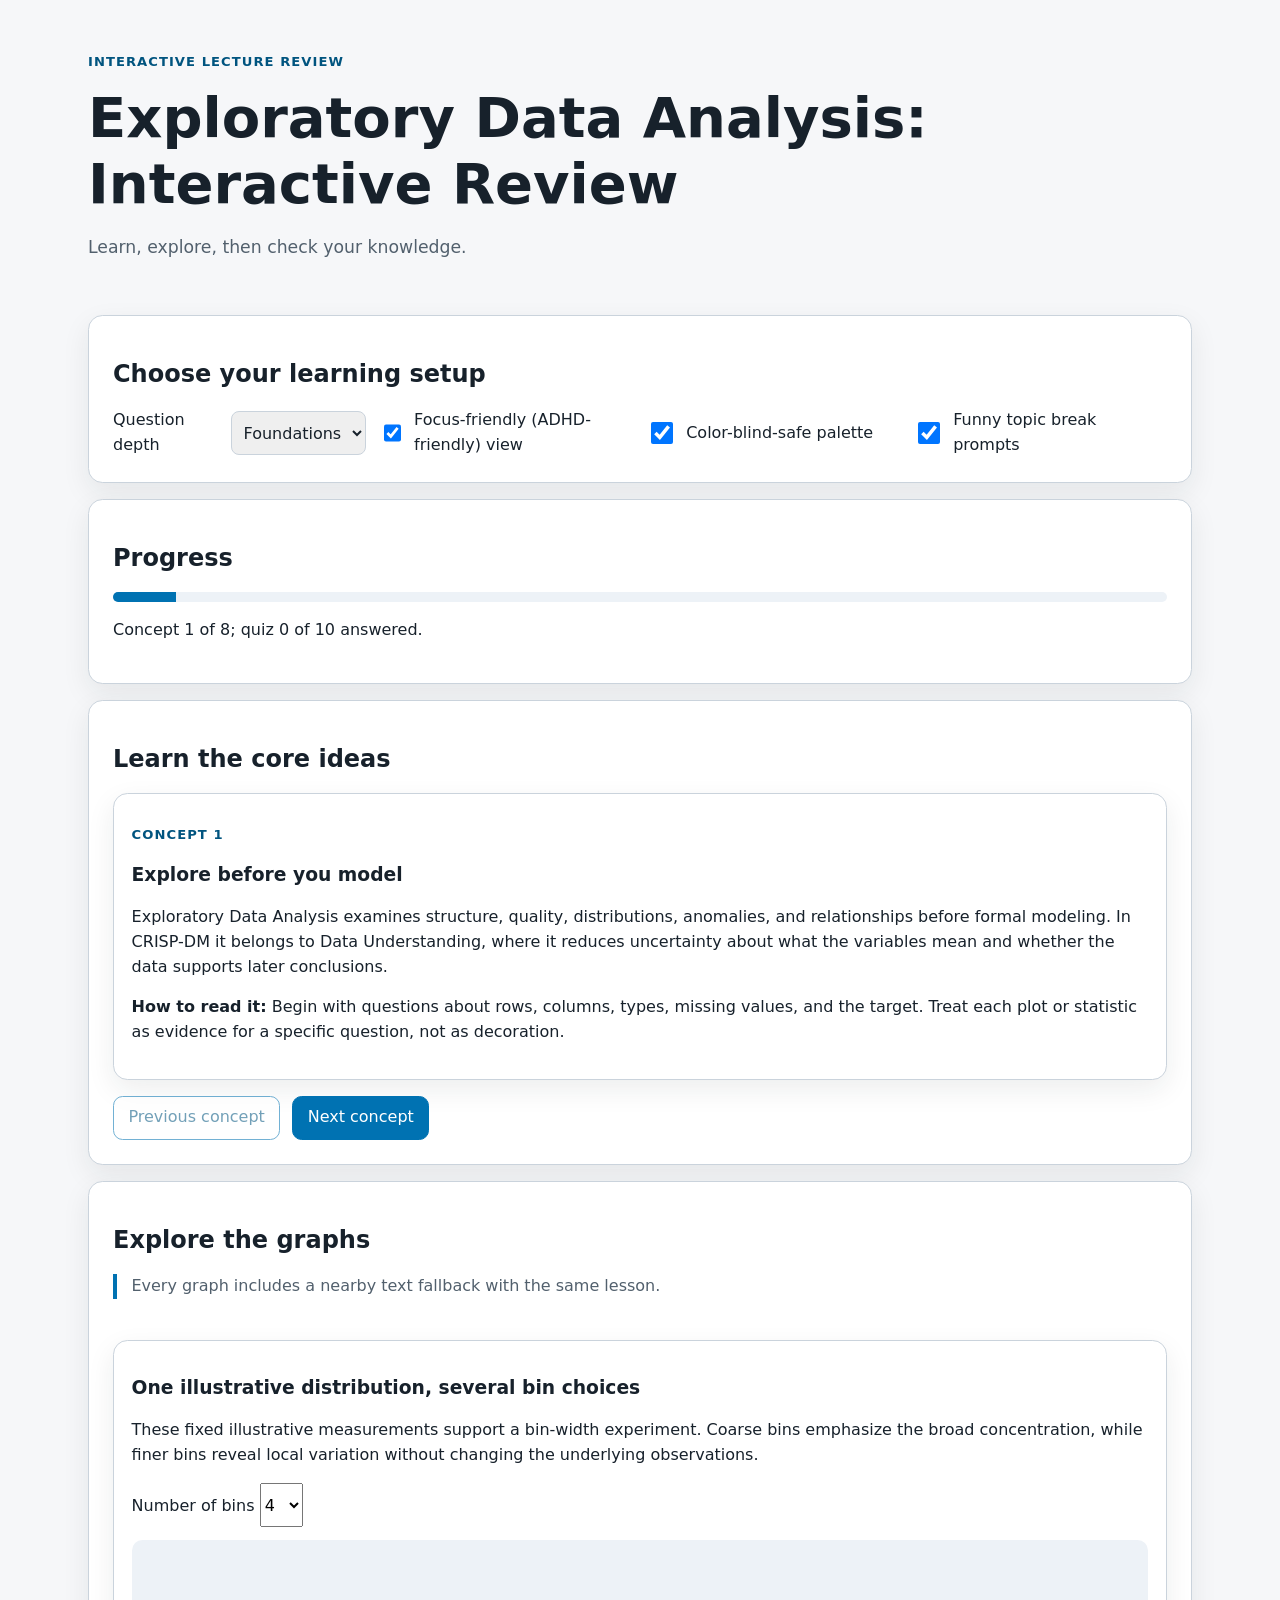
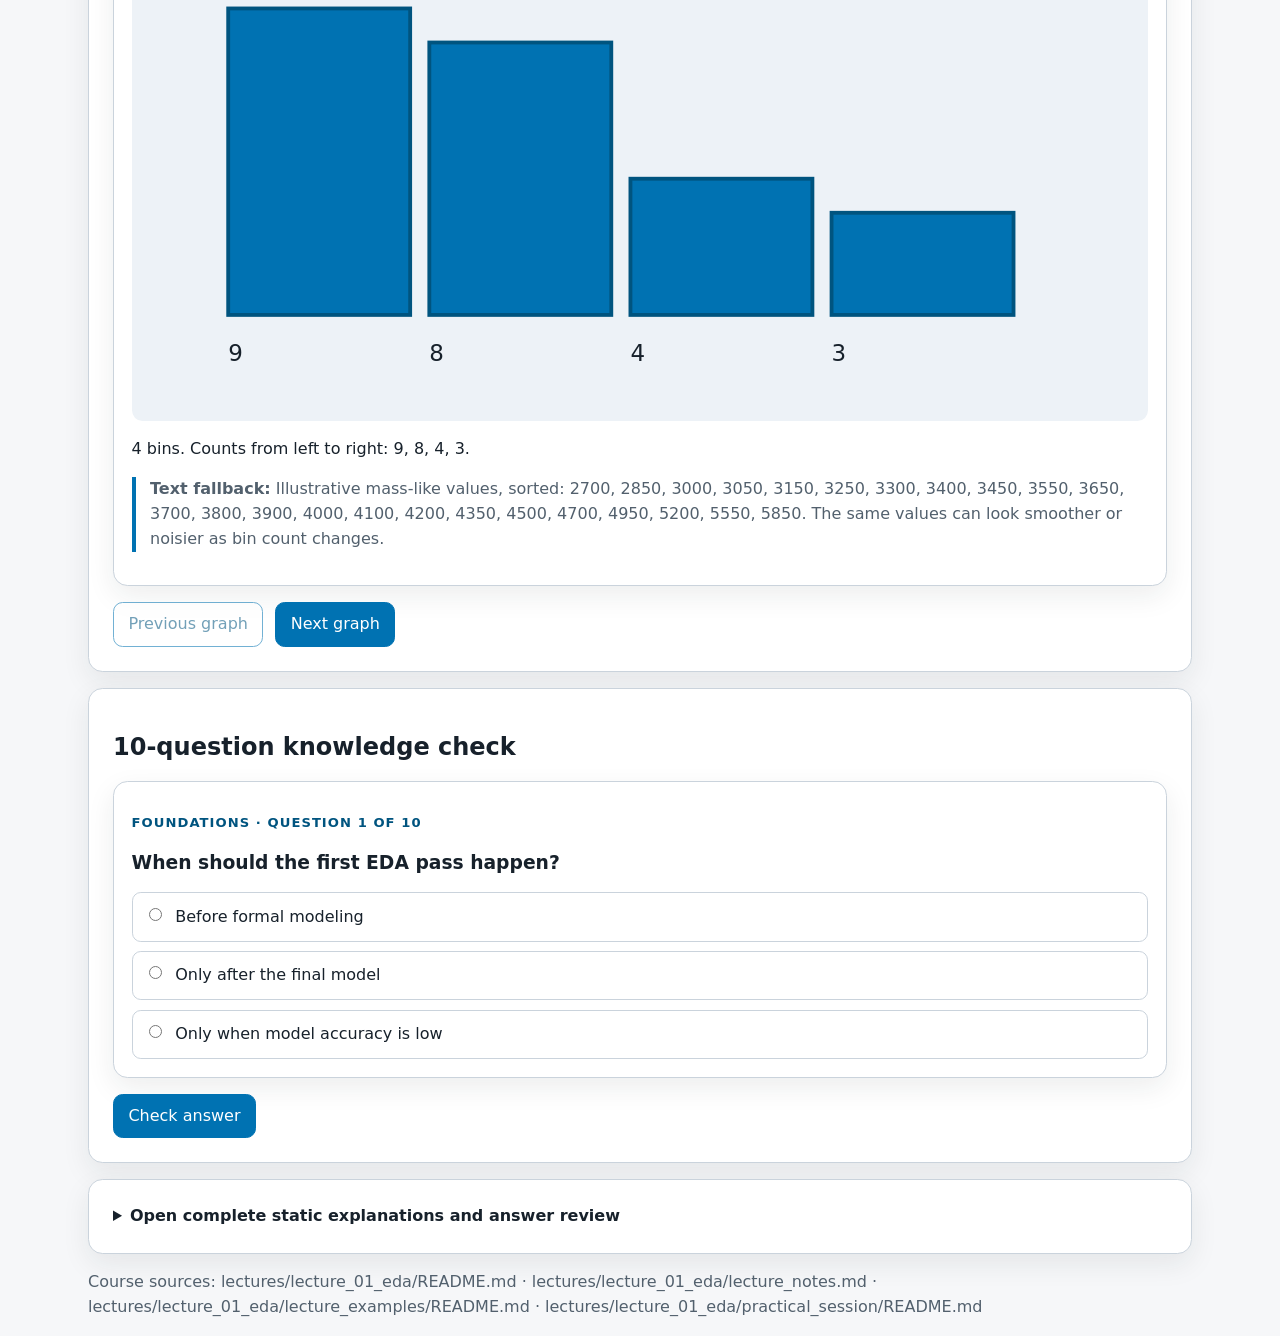
==== lecture_experiences/lecture_01_eda/index.html @ 1032e636 "feat: add interactive EDA learning experience" ====
<!doctype html>
<html lang="en" data-focus-friendly="false" data-color-blind="false">
<head>
  <meta charset="utf-8">
  <meta name="viewport" content="width=device-width, initial-scale=1">
  <title>Interactive lecture review</title>
  <style>
    :root {
      color-scheme: light;
      --background: #f6f7f9;
      --surface: #ffffff;
      --surface-soft: #edf2f7;
      --ink: #17212b;
      --muted: #52606d;
      --accent: #315c9b;
      --accent-strong: #173f76;
      --secondary: #c55a11;
      --success: #247a4d;
      --danger: #a33a3a;
      --border: #cad3dc;
      --focus: #111111;
      --shadow: 0 10px 28px rgb(23 33 43 / 8%);
      font-family: system-ui, -apple-system, BlinkMacSystemFont, "Segoe UI", sans-serif;
    }

    :root[data-color-blind="true"] {
      --accent: #0072b2;
      --accent-strong: #00547f;
      --secondary: #d55e00;
      --success: #009e73;
      --danger: #cc79a7;
      --focus: #000000;
    }

    * {
      box-sizing: border-box;
    }

    html {
      background: var(--background);
      color: var(--ink);
      line-height: 1.55;
      scroll-behavior: smooth;
    }

    body {
      margin: 0;
    }

    button,
    input,
    select,
    textarea {
      font: inherit;
    }

    button,
    select {
      min-height: 2.75rem;
    }

    button {
      border: 1px solid var(--accent);
      border-radius: 0.6rem;
      background: var(--accent);
      color: #ffffff;
      cursor: pointer;
      padding: 0.55rem 0.9rem;
    }

    button:hover {
      background: var(--accent-strong);
    }

    button.secondary {
      background: var(--surface);
      color: var(--accent-strong);
    }

    button:disabled {
      cursor: not-allowed;
      opacity: 0.55;
    }

    :focus-visible {
      outline: 3px solid var(--focus);
      outline-offset: 3px;
    }

    .skip-link {
      position: absolute;
      left: 0.75rem;
      top: -5rem;
      z-index: 10;
      background: var(--surface);
      color: var(--ink);
      padding: 0.65rem;
    }

    .skip-link:focus {
      top: 0.75rem;
    }

    .page-header,
    main,
    .page-footer {
      margin-inline: auto;
      max-width: 74rem;
      padding-inline: clamp(1rem, 4vw, 2.5rem);
    }

    .page-header {
      padding-block: 2.4rem 1.3rem;
    }

    .eyebrow {
      color: var(--accent-strong);
      font-size: 0.82rem;
      font-weight: 750;
      letter-spacing: 0.08em;
      text-transform: uppercase;
    }

    h1,
    h2,
    h3 {
      line-height: 1.18;
    }

    h1 {
      font-size: clamp(2rem, 5vw, 3.5rem);
      margin: 0.35rem 0 0.6rem;
    }

    .lede {
      color: var(--muted);
      font-size: 1.08rem;
      max-width: 68ch;
    }

    .settings,
    .panel,
    .concept-card,
    .visualization-card,
    .quiz-card,
    .static-reference {
      background: var(--surface);
      border: 1px solid var(--border);
      border-radius: 0.9rem;
      box-shadow: var(--shadow);
    }

    .settings,
    .panel,
    .static-reference {
      margin-block: 1rem;
      padding: clamp(1rem, 3vw, 1.5rem);
    }

    .settings-grid {
      display: grid;
      gap: 0.9rem;
      grid-template-columns: repeat(auto-fit, minmax(13rem, 1fr));
    }

    .setting {
      align-items: center;
      display: flex;
      gap: 0.65rem;
      min-height: 2.75rem;
    }

    .setting select {
      border: 1px solid var(--border);
      border-radius: 0.5rem;
      color: var(--ink);
      flex: 1;
      padding: 0.45rem;
    }

    .setting input[type="checkbox"] {
      height: 1.35rem;
      width: 1.35rem;
    }

    textarea {
      border: 1px solid var(--border);
      border-radius: 0.55rem;
      min-height: 7rem;
      padding: 0.7rem;
      width: 100%;
    }

    .progress-track {
      background: var(--surface-soft);
      border-radius: 999px;
      height: 0.65rem;
      overflow: hidden;
    }

    .progress-value {
      background: var(--accent);
      height: 100%;
      transition: width 180ms ease;
      width: 0;
    }

    .card-grid {
      display: grid;
      gap: 1rem;
      grid-template-columns: repeat(auto-fit, minmax(min(100%, 19rem), 1fr));
    }

    .concept-card,
    .visualization-card,
    .quiz-card {
      padding: 1.1rem;
    }

    .concept-card[hidden],
    .visualization-card[hidden] {
      display: none;
    }

    .mistakes {
      border-left: 0.3rem solid var(--secondary);
      padding-left: 1rem;
    }

    .button-row {
      display: flex;
      flex-wrap: wrap;
      gap: 0.75rem;
      margin-top: 1rem;
    }

    .chart-shell {
      background: var(--surface-soft);
      border-radius: 0.65rem;
      margin-block: 0.8rem;
      overflow-x: auto;
      padding: 0.65rem;
    }

    .chart-shell svg {
      display: block;
      height: auto;
      max-width: 100%;
    }

    .chart-label {
      fill: var(--ink);
      font-size: 12px;
    }

    .mark-primary {
      fill: var(--accent);
      stroke: var(--accent-strong);
      stroke-width: 2;
    }

    .mark-secondary {
      fill: url("#diagonal-hatch");
      stroke: var(--secondary);
      stroke-width: 3;
    }

    .graph-fallback {
      border-left: 0.3rem solid var(--accent);
      color: var(--muted);
      margin-top: 0.8rem;
      padding-left: 0.9rem;
    }

    .break-prompt {
      background: #fff7df;
      border: 1px solid #e3b84e;
      border-radius: 0.7rem;
      color: #402d00;
      margin-block: 1rem;
      padding: 0.8rem 1rem;
    }

    .break-prompt[hidden] {
      display: none;
    }

    .quiz-options {
      border: 0;
      display: grid;
      gap: 0.6rem;
      margin: 0;
      padding: 0;
    }

    .quiz-option {
      align-items: flex-start;
      border: 1px solid var(--border);
      border-radius: 0.55rem;
      display: flex;
      gap: 0.65rem;
      padding: 0.7rem;
    }

    .feedback {
      border-left: 0.35rem solid var(--accent);
      margin-top: 1rem;
      padding-left: 0.9rem;
    }

    .feedback[data-correct="true"] {
      border-color: var(--success);
    }

    .feedback[data-correct="false"] {
      border-color: var(--danger);
    }

    .static-reference summary {
      cursor: pointer;
      font-weight: 750;
    }

    .static-reference-body {
      margin-top: 1rem;
    }

    .static-reference-body article {
      border-top: 1px solid var(--border);
      padding-block: 0.75rem;
    }

    .source-list {
      color: var(--muted);
      overflow-wrap: anywhere;
    }

    :root[data-focus-friendly="true"] .optional-detail,
    :root[data-focus-friendly="true"] .visualization-card:not([data-active="true"]) {
      display: none;
    }

    :root[data-focus-friendly="true"] .card-grid {
      display: block;
    }

    @media (max-width: 42rem) {
      .button-row button {
        flex: 1 1 9rem;
      }
    }

    @media (prefers-reduced-motion: reduce) {
      *,
      *::before,
      *::after {
        animation-duration: 0.01ms !important;
        animation-iteration-count: 1 !important;
        scroll-behavior: auto !important;
        transition-duration: 0.01ms !important;
      }
    }
  </style>
</head>
<body>
  <a class="skip-link" href="#main-content">Skip to learning content</a>
  <header class="page-header">
    <p class="eyebrow">Interactive lecture review</p>
    <h1 id="site-title">Lecture review</h1>
    <p class="lede" id="site-subtitle">Learn, explore, then check your knowledge.</p>
  </header>

  <main id="main-content">
    <section class="settings" aria-labelledby="settings-title">
      <h2 id="settings-title">Choose your learning setup</h2>
      <div class="settings-grid">
        <label class="setting">
          <span>Question depth</span>
          <select data-setting="difficulty">
            <option value="foundations">Foundations</option>
            <option value="applied">Applied</option>
            <option value="challenge">Challenge</option>
          </select>
        </label>
        <label class="setting">
          <input data-setting="focus" type="checkbox">
          <span>Focus-friendly (ADHD-friendly) view</span>
        </label>
        <label class="setting">
          <input data-setting="color-blind" type="checkbox">
          <span>Color-blind-safe palette</span>
        </label>
        <label class="setting">
          <input data-setting="break-prompts" type="checkbox">
          <span>Funny topic break prompts</span>
        </label>
      </div>
    </section>

    <section class="panel" aria-labelledby="progress-title">
      <h2 id="progress-title">Progress</h2>
      <div class="progress-track" role="progressbar" aria-valuemin="0" aria-valuemax="100"
           aria-valuenow="0" aria-label="Lecture review progress">
        <div class="progress-value"></div>
      </div>
      <p id="progress-text">Start with the first concept.</p>
    </section>

    <section class="panel" aria-labelledby="learn-title">
      <h2 id="learn-title">Learn the core ideas</h2>
      <div id="concept-list" class="card-grid"></div>
      <div class="button-row">
        <button class="secondary" id="previous-concept" type="button">Previous concept</button>
        <button id="next-concept" type="button">Next concept</button>
      </div>
    </section>

    <aside id="break-prompt" class="break-prompt" aria-live="polite" hidden></aside>

    <section class="panel" aria-labelledby="explore-title">
      <h2 id="explore-title">Explore the graphs</h2>
      <p class="graph-fallback">Every graph includes a nearby text fallback with the same lesson.</p>
      <svg width="0" height="0" aria-hidden="true" focusable="false">
        <defs>
          <pattern id="diagonal-hatch" width="8" height="8" patternUnits="userSpaceOnUse">
            <path d="M-2,2 L2,-2 M0,8 L8,0 M6,10 L10,6" stroke="currentColor"
                  stroke-width="2"></path>
          </pattern>
        </defs>
      </svg>
      <div id="visualization-list" class="card-grid" data-shape="circle"></div>
      <div class="button-row">
        <button class="secondary" id="previous-visualization" type="button">
          Previous graph
        </button>
        <button id="next-visualization" type="button">Next graph</button>
      </div>
    </section>

    <section class="panel" aria-labelledby="quiz-title">
      <h2 id="quiz-title">10-question knowledge check</h2>
      <div id="quiz-card" class="quiz-card"></div>
      <div id="quiz-feedback" class="feedback" aria-live="polite" hidden></div>
      <div id="quiz-results" aria-live="polite" tabindex="-1" hidden></div>
      <div class="button-row">
        <button id="submit-answer" type="button">Check answer</button>
        <button id="next-question" type="button" hidden>Next question</button>
        <button id="retry-quiz" class="secondary" type="button" hidden>Retry quiz</button>
      </div>
    </section>

    <section id="static-content" class="static-reference">
      <details>
        <summary>Open complete static explanations and answer review</summary>
        <div class="static-reference-body"><h2>Complete static lecture reference</h2><p>This reference remains available when scripts or browser storage are unavailable.</p><section><h3>Concepts</h3><article><h4>Explore before you model</h4><p>Exploratory Data Analysis examines structure, quality, distributions, anomalies, and relationships before formal modeling. In CRISP-DM it belongs to Data Understanding, where it reduces uncertainty about what the variables mean and whether the data supports later conclusions.</p><p><strong>How to interpret it:</strong> Begin with questions about rows, columns, types, missing values, and the target. Treat each plot or statistic as evidence for a specific question, not as decoration.</p><h5>Common mistakes</h5><ul><li>Fitting a model before checking whether columns, units, and missing values are sensible.</li><li>Treating EDA as a one-time checklist instead of returning to it after data changes.</li></ul><p><strong>Sources:</strong> lectures/lecture_01_eda/lecture_notes.md; lectures/lecture_01_eda/practical_session/README.md</p></article><article><h4>Structure and data types choose the question</h4><p>Rows, columns, data types, unique values, and missingness define the dataset you actually have. Numerical, categorical, ordinal, and time-series variables require different summaries and plots.</p><p><strong>How to interpret it:</strong> Use numerical summaries for measured quantities, counts and proportions for categories, and preserve the ordering of ordinal categories. Inspect structure before plotting so a numeric-looking code is not mistaken for a measured quantity.</p><h5>Common mistakes</h5><ul><li>Taking the mean of an unordered category code.</li><li>Treating an ordered category as though its levels had no order.</li></ul><p><strong>Sources:</strong> lectures/lecture_01_eda/lecture_notes.md; lectures/lecture_01_eda/practical_session/README.md</p></article><article><h4>Read center, spread, and shape together</h4><p>Mean, median, and mode describe different notions of center; variance and standard deviation describe spread; skewness describes asymmetry. The mean uses every value and is sensitive to extremes, while the median is more robust.</p><p><strong>How to interpret it:</strong> For a right-skewed variable, report the median alongside its spread and distribution shape. A single average cannot show whether values are concentrated, variable, or asymmetric.</p><h5>Common mistakes</h5><ul><li>Reporting a mean without checking the distribution or spread.</li><li>Assuming all libraries use the same bias correction or kurtosis convention.</li></ul><p><strong>Sources:</strong> lectures/lecture_01_eda/lecture_notes.md</p></article><article><h4>Histogram shape depends on bins</h4><p>A histogram groups numerical values into bins to reveal frequency and shape. Too few bins can hide clusters or multiple peaks, while too many can make random variation look like meaningful structure.</p><p><strong>How to interpret it:</strong> Change the bin count and look for conclusions that remain stable. Use a histogram as one view of shape, supported by summaries or another view such as an ECDF.</p><h5>Common mistakes</h5><ul><li>Treating one arbitrary bin setting as the unique shape of the data.</li><li>Comparing histogram bar heights when the bin widths differ.</li></ul><p><strong>Sources:</strong> lectures/lecture_01_eda/lecture_notes.md; lectures/lecture_01_eda/lecture_examples/README.md</p></article><article><h4>IQR fences flag observations for inspection</h4><p>The interquartile range is Q3 minus Q1 and contains the middle half of ordered observations. Many box plots flag values below Q1 - 1.5 × IQR or above Q3 + 1.5 × IQR.</p><p><strong>How to interpret it:</strong> A flagged point is unusual relative to this distribution, not automatically an error. Check its source, units, group, and domain meaning before deciding how to handle it.</p><h5>Common mistakes</h5><ul><li>Deleting every point beyond a box-plot whisker.</li><li>Reading the box as the full data range instead of the middle 50 percent.</li></ul><p><strong>Sources:</strong> lectures/lecture_01_eda/lecture_notes.md; lectures/lecture_01_eda/practical_session/README.md</p></article><article><h4>Association is evidence, not causation</h4><p>A scatter plot shows how two numerical variables vary together and can reveal direction, clusters, non-linearity, and outliers. Pearson correlation summarizes linear association but does not establish a causal mechanism.</p><p><strong>How to interpret it:</strong> Describe what the points show, then consider grouping variables, non-linear patterns, and domain explanations. A trend between flipper length and body mass does not prove that changing one causes the other.</p><h5>Common mistakes</h5><ul><li>Using correlation as proof of causation.</li><li>Concluding that no relationship exists because Pearson correlation is near zero.</li></ul><p><strong>Sources:</strong> lectures/lecture_01_eda/lecture_notes.md; lectures/lecture_01_eda/practical_session/README.md</p></article><article><h4>Compare missing counts in context</h4><p>A missing-value count gives the number of unavailable observations, while a missing proportion divides that count by the relevant total. Proportions make columns or groups of different sizes comparable.</p><p><strong>How to interpret it:</strong> Report both count and denominator. Then investigate whether missingness is concentrated in particular variables or groups, because missing data can change summaries and interpretation.</p><h5>Common mistakes</h5><ul><li>Comparing raw missing counts across datasets of very different sizes.</li><li>Treating missingness only as a cleaning inconvenience without checking its pattern.</li></ul><p><strong>Sources:</strong> lectures/lecture_01_eda/lecture_notes.md; lectures/lecture_01_eda/practical_session/README.md</p></article><article><h4>Automation starts the investigation</h4><p>Automated EDA tools can quickly summarize types, missingness, quantiles, distributions, and correlations. They save time and make initial reporting consistent, but they lack domain context and may miss subtle problems.</p><p><strong>How to interpret it:</strong> Use an automated report to generate questions and prioritize checks. Confirm important findings with targeted manual inspection and explain why each finding matters.</p><h5>Common mistakes</h5><ul><li>Submitting an automated report as though it were a reasoned analysis.</li><li>Assuming an inferred type or highlighted correlation must be correct.</li></ul><p><strong>Sources:</strong> lectures/lecture_01_eda/lecture_notes.md; lectures/lecture_01_eda/lecture_examples/README.md</p></article></section><section><h3>Visualization reference</h3><article><h4>One illustrative distribution, several bin choices</h4><p>These fixed illustrative measurements support a bin-width experiment. Coarse bins emphasize the broad concentration, while finer bins reveal local variation without changing the underlying observations.</p><p class="graph-fallback"><strong>Graph fallback:</strong> Illustrative mass-like values, sorted: 2700, 2850, 3000, 3050, 3150, 3250, 3300, 3400, 3450, 3550, 3650, 3700, 3800, 3900, 4000, 4100, 4200, 4350, 4500, 4700, 4950, 5200, 5550, 5850. The same values can look smoother or noisier as bin count changes.</p></article><article><h4>An IQR flag is not a deletion command</h4><p>Change the fence multiplier and notice which observations are flagged. The rule describes unusual position in this sample; it does not diagnose a measurement error.</p><p class="graph-fallback"><strong>Graph fallback:</strong> Sorted measurements: 28, 29, 30, 30, 31, 31, 32, 32, 33, 34, 35, 36, 37, 52. The value 52 is far above the middle half and may be flagged, but it still needs source and domain inspection.</p></article><article><h4>Illustrative flipper length and body mass association</h4><p>These fixed illustrative points model the positive association discussed in the lecture: larger flipper measurements often coincide with larger body mass. The dashed line summarizes direction, not a causal claim.</p><p class="graph-fallback"><strong>Graph fallback:</strong> Pairs of flipper length in millimetres and body mass in grams: (178, 3150), (181, 3300), (185, 3450), (188, 3600), (191, 3500), (195, 3900), (199, 4050), (203, 4300), (210, 4700), (216, 5100). Values generally rise together, with variation around the trend.</p></article><article><h4>Illustrative missingness: counts need denominators</h4><p>Compare raw missing counts with percentages in this fixed teaching example. A smaller count can represent the larger missing-data problem when its denominator is much smaller.</p><p class="graph-fallback"><strong>Graph fallback:</strong> Illustrative missingness table: column A 2/344 (about 0.6%); column B 11/344 (about 3.2%); small subgroup 6/40 (15%); large subgroup 12/300 (4%). Although 6 is a smaller count than 12, it is the larger proportion.</p></article></section><section><h3>Quiz banks and answer review</h3><section><h4>Foundations</h4><ol><li><p><strong>When should the first EDA pass happen?</strong></p><ul><li>Before formal modeling</li><li>Only after the final model</li><li>Only when model accuracy is low</li></ul><p><strong>Answer:</strong> Before formal modeling</p><p><strong>Explanation:</strong> EDA belongs to Data Understanding and should reveal structure and quality issues before modeling choices are made.</p></li><li><p><strong>Which summary is most appropriate for an unordered species column?</strong></p><ul><li>Counts and proportions</li><li>Mean and variance</li><li>Pearson correlation</li></ul><p><strong>Answer:</strong> Counts and proportions</p><p><strong>Explanation:</strong> Species is categorical, so frequencies, proportions, mode, unique count, and missing count are meaningful summaries.</p></li><li><p><strong>Which measure of center is usually more robust to an extreme value?</strong></p><ul><li>Median</li><li>Mean</li><li>Variance</li></ul><p><strong>Answer:</strong> Median</p><p><strong>Explanation:</strong> The median depends on ordered position rather than the magnitude of every value, so a single extreme usually affects it less.</p></li><li><p><strong>What does positive skewness describe?</strong></p><ul><li>A long right tail</li><li>A long left tail</li><li>No spread</li></ul><p><strong>Answer:</strong> A long right tail</p><p><strong>Explanation:</strong> Positive skew means the distribution extends farther toward large values; the mean is often pulled above the median.</p></li><li><p><strong>What does a histogram bar count?</strong></p><ul><li>Observations in a numerical interval</li><li>Causal effects</li><li>Missing column names</li></ul><p><strong>Answer:</strong> Observations in a numerical interval</p><p><strong>Explanation:</strong> A histogram groups numerical observations into bins and displays their frequencies.</p></li><li><p><strong>How is the interquartile range calculated?</strong></p><ul><li>Q3 minus Q1</li><li>Maximum minus minimum</li><li>Mean minus median</li></ul><p><strong>Answer:</strong> Q3 minus Q1</p><p><strong>Explanation:</strong> IQR = Q3 - Q1 and describes the spread of the middle 50 percent of observations.</p></li><li><p><strong>What does a point beyond a standard box-plot whisker mean?</strong></p><ul><li>It deserves inspection</li><li>It is certainly a data error</li><li>It proves the distribution is normal</li></ul><p><strong>Answer:</strong> It deserves inspection</p><p><strong>Explanation:</strong> The 1.5 × IQR rule flags an unusual position; source and domain checks are needed before calling it erroneous.</p></li><li><p><strong>A strong scatter-plot trend proves that changing x causes y.</strong></p><ul><li>False</li><li>True</li><li>Only when the line slopes upward</li></ul><p><strong>Answer:</strong> False</p><p><strong>Explanation:</strong> Association can result from grouping, confounding, selection, or other mechanisms; a scatter plot alone does not establish causation.</p></li><li><p><strong>Why report a missing proportion as well as a count?</strong></p><ul><li>It accounts for the denominator</li><li>It makes every count smaller</li><li>It identifies the cause of missingness</li></ul><p><strong>Answer:</strong> It accounts for the denominator</p><p><strong>Explanation:</strong> Dividing by the relevant total makes missingness comparable across columns or groups of different sizes.</p></li><li><p><strong>What is the best role for an automated EDA report?</strong></p><ul><li>A starting point for targeted checks</li><li>A replacement for interpretation</li><li>Proof that inferred types are correct</li></ul><p><strong>Answer:</strong> A starting point for targeted checks</p><p><strong>Explanation:</strong> Automation is fast and consistent, but important findings still require context and manual confirmation.</p></li></ol></section><section><h4>Applied</h4><ol><li><p><strong>A new table arrives with 344 rows. What should you inspect before drawing pair plots?</strong></p><ul><li>Columns, types, unique values, and missingness</li><li>Only model accuracy</li><li>Only the target mean</li></ul><p><strong>Answer:</strong> Columns, types, unique values, and missingness</p><p><strong>Explanation:</strong> Structural inspection establishes what each field represents and which analyses are valid before more elaborate plots.</p></li><li><p><strong>Household incomes are strongly right-skewed by a few very large values. Which center should be emphasized?</strong></p><ul><li>Median</li><li>Mean only</li><li>Maximum</li></ul><p><strong>Answer:</strong> Median</p><p><strong>Explanation:</strong> The median is less pulled by the large right-tail observations and better represents the ordered middle.</p></li><li><p><strong>A cluster disappears when a histogram changes from 20 bins to 4. What is the sound next step?</strong></p><ul><li>Check several bin settings and another distribution view</li><li>Declare the cluster nonexistent</li><li>Keep only the most dramatic plot</li></ul><p><strong>Answer:</strong> Check several bin settings and another distribution view</p><p><strong>Explanation:</strong> Histogram appearance depends on bins, so a stable conclusion should survive reasonable settings and supporting views.</p></li><li><p><strong>If Q1 = 10 and Q3 = 14, which value lies above the usual upper 1.5 × IQR fence?</strong></p><ul><li>25</li><li>18</li><li>14</li></ul><p><strong>Answer:</strong> 25</p><p><strong>Explanation:</strong> IQR is 4 and the upper fence is 14 + 1.5 × 4 = 20, so 25 is beyond it.</p></li><li><p><strong>Penguin flipper length and body mass rise together in a scatter plot. Which claim is supported?</strong></p><ul><li>They have a positive association in these data</li><li>Longer flippers necessarily cause higher mass</li><li>Species cannot affect the pattern</li></ul><p><strong>Answer:</strong> They have a positive association in these data</p><p><strong>Explanation:</strong> The plot supports a descriptive association; causal direction and possible group structure require additional evidence.</p></li><li><p><strong>Group A has 20 missing values among 100 rows; group B has 30 among 300. Which has the larger missing proportion?</strong></p><ul><li>Group A</li><li>Group B</li><li>They are equal</li></ul><p><strong>Answer:</strong> Group A</p><p><strong>Explanation:</strong> Group A is 20% missing while group B is 10%, even though B has the larger raw count.</p></li><li><p><strong>A column stores island names. Which pair gives the most useful first summary?</strong></p><ul><li>Category counts and percentages</li><li>Variance and standard deviation</li><li>Skewness and kurtosis</li></ul><p><strong>Answer:</strong> Category counts and percentages</p><p><strong>Explanation:</strong> Island is categorical, so frequency and relative frequency reveal group sizes and imbalance.</p></li><li><p><strong>Survey satisfaction uses Low, Medium, High. What must an analysis preserve?</strong></p><ul><li>The ordering of the levels</li><li>An arbitrary numeric distance between labels</li><li>Only alphabetical order</li></ul><p><strong>Answer:</strong> The ordering of the levels</p><p><strong>Explanation:</strong> This is ordinal data: order is meaningful, but equal numerical spacing between adjacent levels is not guaranteed.</p></li><li><p><strong>An automated report labels a numeric-looking ID column as continuous. What should you do?</strong></p><ul><li>Inspect its meaning and unique values manually</li><li>Accept the type without question</li><li>Compute its mean and stop</li></ul><p><strong>Answer:</strong> Inspect its meaning and unique values manually</p><p><strong>Explanation:</strong> Automated type inference lacks domain meaning; identifiers should not be analyzed as measured quantities merely because they use digits.</p></li><li><p><strong>Why is standard deviation often easier to interpret than variance?</strong></p><ul><li>It is in the original measurement units</li><li>It ignores all extreme values</li><li>It always lies between 0 and 1</li></ul><p><strong>Answer:</strong> It is in the original measurement units</p><p><strong>Explanation:</strong> Standard deviation is the square root of variance, returning spread to the variable's original units.</p></li></ol></section><section><h4>Challenge</h4><ol><li><p><strong>A pooled scatter plot shows a trend, but each species forms a separate cluster. What is the strongest interpretation?</strong></p><ul><li>Inspect within-species and pooled patterns separately</li><li>Ignore species because the pooled line is enough</li><li>The pooled trend proves one mechanism</li></ul><p><strong>Answer:</strong> Inspect within-species and pooled patterns separately</p><p><strong>Explanation:</strong> Group structure can create or alter an aggregate association, so both conditional and pooled views are needed.</p></li><li><p><strong>Pearson correlation is near zero, but the scatter plot forms a clear U-shape. What follows?</strong></p><ul><li>There is a non-linear relationship that Pearson correlation misses</li><li>There is no relationship</li><li>The scatter plot must be wrong</li></ul><p><strong>Answer:</strong> There is a non-linear relationship that Pearson correlation misses</p><p><strong>Explanation:</strong> Pearson correlation summarizes linear association; opposite slopes on either side of a U can cancel numerically.</p></li><li><p><strong>A biologically plausible penguin measurement lies beyond the 1.5 × IQR fence. What is the defensible action?</strong></p><ul><li>Retain it while checking source, units, and influence</li><li>Delete it automatically</li><li>Replace it with the mean immediately</li></ul><p><strong>Answer:</strong> Retain it while checking source, units, and influence</p><p><strong>Explanation:</strong> The fence flags rarity, not invalidity; provenance and sensitivity checks should guide any treatment.</p></li><li><p><strong>Two reports use the same observations but one histogram looks bimodal and the other smooth. What should be audited first?</strong></p><ul><li>Bin edges and widths</li><li>The causal mechanism</li><li>The missing-data cause</li></ul><p><strong>Answer:</strong> Bin edges and widths</p><p><strong>Explanation:</strong> Histogram structure can change materially with bin definitions even though the underlying observations are identical.</p></li><li><p><strong>Two columns each have 10 missing cells; one has 50 rows and one has 1000. Which statement is accurate?</strong></p><ul><li>Their counts match but their missing proportions differ</li><li>Their missing-data impact is identical</li><li>The larger table has the larger proportion</li></ul><p><strong>Answer:</strong> Their counts match but their missing proportions differ</p><p><strong>Explanation:</strong> The proportions are 20% and 1%, showing why the denominator is essential to interpretation.</p></li><li><p><strong>Which ordering is a common signature of a positively skewed distribution?</strong></p><ul><li>Mode &lt; Median &lt; Mean</li><li>Mean &lt; Median &lt; Mode</li><li>Mean = Median = Mode always</li></ul><p><strong>Answer:</strong> Mode &lt; Median &lt; Mean</p><p><strong>Explanation:</strong> Large right-tail values pull the mean farthest right, while the mode remains near the most frequent region.</p></li><li><p><strong>One library reports normal-distribution kurtosis near 3 and another near 0. What should you check?</strong></p><ul><li>Whether Fisher's definition subtracts 3</li><li>Whether the median was sorted</li><li>Whether categories were alphabetized</li></ul><p><strong>Answer:</strong> Whether Fisher's definition subtracts 3</p><p><strong>Explanation:</strong> Fisher kurtosis uses normal = 0 by subtracting 3, while another convention reports normal = 3.</p></li><li><p><strong>An automated report highlights a strong correlation between an ID and the target. Why is skepticism warranted?</strong></p><ul><li>The ID may encode ordering, leakage, or collection artifacts</li><li>Automated correlations are always causal</li><li>IDs are always continuous measurements</li></ul><p><strong>Answer:</strong> The ID may encode ordering, leakage, or collection artifacts</p><p><strong>Explanation:</strong> A numeric association can be real in the table yet meaningless or harmful for the intended modeling problem.</p></li><li><p><strong>What is the best use of a correlation heatmap during early EDA?</strong></p><ul><li>Screen pairs for follow-up plots and domain checks</li><li>Prove causal relationships among all features</li><li>Replace every univariate summary</li></ul><p><strong>Answer:</strong> Screen pairs for follow-up plots and domain checks</p><p><strong>Explanation:</strong> A heatmap efficiently surfaces linear associations but cannot establish causality or show all distributional structure.</p></li><li><p><strong>Why revisit EDA after preprocessing creates transformed features?</strong></p><ul><li>Transformations can change distributions, missingness, and relationships</li><li>EDA is required only for raw data</li><li>Model scores make data checks unnecessary</li></ul><p><strong>Answer:</strong> Transformations can change distributions, missingness, and relationships</p><p><strong>Explanation:</strong> EDA is iterative: whenever the representation changes, earlier assumptions and patterns should be checked again.</p></li></ol></section></section><section><h3>Course sources</h3><ul><li>lectures/lecture_01_eda/README.md</li><li>lectures/lecture_01_eda/lecture_notes.md</li><li>lectures/lecture_01_eda/lecture_examples/README.md</li><li>lectures/lecture_01_eda/practical_session/README.md</li></ul></section></div>
      </details>
    </section>

    <noscript>
      <section class="panel" aria-label="JavaScript unavailable">
        <p>Interactive controls are unavailable, but complete explanations, graph fallbacks,
          questions, answers, and feedback remain in the static reference above.</p>
      </section>
    </noscript>
  </main>

  <footer class="page-footer">
    <p class="source-list" id="source-list"></p>
  </footer>

  <script>const CONTENT = {"meta":{"lecture_slug":"lecture_01_eda","title":"Exploratory Data Analysis: Interactive Review","sources":["lectures/lecture_01_eda/README.md","lectures/lecture_01_eda/lecture_notes.md","lectures/lecture_01_eda/lecture_examples/README.md","lectures/lecture_01_eda/practical_session/README.md"]},"defaults":{"difficulty":"foundations","focus_mode":true,"color_blind":true,"break_prompts":true},"concepts":[{"id":"eda-before-modeling","title":"Explore before you model","explanation":"Exploratory Data Analysis examines structure, quality, distributions, anomalies, and relationships before formal modeling. In CRISP-DM it belongs to Data Understanding, where it reduces uncertainty about what the variables mean and whether the data supports later conclusions.","interpretation":"Begin with questions about rows, columns, types, missing values, and the target. Treat each plot or statistic as evidence for a specific question, not as decoration.","common_mistakes":["Fitting a model before checking whether columns, units, and missing values are sensible.","Treating EDA as a one-time checklist instead of returning to it after data changes."],"sources":["lectures/lecture_01_eda/lecture_notes.md","lectures/lecture_01_eda/practical_session/README.md"]},{"id":"data-types-and-structure","title":"Structure and data types choose the question","explanation":"Rows, columns, data types, unique values, and missingness define the dataset you actually have. Numerical, categorical, ordinal, and time-series variables require different summaries and plots.","interpretation":"Use numerical summaries for measured quantities, counts and proportions for categories, and preserve the ordering of ordinal categories. Inspect structure before plotting so a numeric-looking code is not mistaken for a measured quantity.","common_mistakes":["Taking the mean of an unordered category code.","Treating an ordered category as though its levels had no order."],"sources":["lectures/lecture_01_eda/lecture_notes.md","lectures/lecture_01_eda/practical_session/README.md"]},{"id":"center-spread-skew","title":"Read center, spread, and shape together","explanation":"Mean, median, and mode describe different notions of center; variance and standard deviation describe spread; skewness describes asymmetry. The mean uses every value and is sensitive to extremes, while the median is more robust.","interpretation":"For a right-skewed variable, report the median alongside its spread and distribution shape. A single average cannot show whether values are concentrated, variable, or asymmetric.","common_mistakes":["Reporting a mean without checking the distribution or spread.","Assuming all libraries use the same bias correction or kurtosis convention."],"sources":["lectures/lecture_01_eda/lecture_notes.md"]},{"id":"histogram-bins","title":"Histogram shape depends on bins","explanation":"A histogram groups numerical values into bins to reveal frequency and shape. Too few bins can hide clusters or multiple peaks, while too many can make random variation look like meaningful structure.","interpretation":"Change the bin count and look for conclusions that remain stable. Use a histogram as one view of shape, supported by summaries or another view such as an ECDF.","common_mistakes":["Treating one arbitrary bin setting as the unique shape of the data.","Comparing histogram bar heights when the bin widths differ."],"sources":["lectures/lecture_01_eda/lecture_notes.md","lectures/lecture_01_eda/lecture_examples/README.md"]},{"id":"iqr-boxplot-outliers","title":"IQR fences flag observations for inspection","explanation":"The interquartile range is Q3 minus Q1 and contains the middle half of ordered observations. Many box plots flag values below Q1 - 1.5 × IQR or above Q3 + 1.5 × IQR.","interpretation":"A flagged point is unusual relative to this distribution, not automatically an error. Check its source, units, group, and domain meaning before deciding how to handle it.","common_mistakes":["Deleting every point beyond a box-plot whisker.","Reading the box as the full data range instead of the middle 50 percent."],"sources":["lectures/lecture_01_eda/lecture_notes.md","lectures/lecture_01_eda/practical_session/README.md"]},{"id":"scatter-association","title":"Association is evidence, not causation","explanation":"A scatter plot shows how two numerical variables vary together and can reveal direction, clusters, non-linearity, and outliers. Pearson correlation summarizes linear association but does not establish a causal mechanism.","interpretation":"Describe what the points show, then consider grouping variables, non-linear patterns, and domain explanations. A trend between flipper length and body mass does not prove that changing one causes the other.","common_mistakes":["Using correlation as proof of causation.","Concluding that no relationship exists because Pearson correlation is near zero."],"sources":["lectures/lecture_01_eda/lecture_notes.md","lectures/lecture_01_eda/practical_session/README.md"]},{"id":"missing-counts-proportions","title":"Compare missing counts in context","explanation":"A missing-value count gives the number of unavailable observations, while a missing proportion divides that count by the relevant total. Proportions make columns or groups of different sizes comparable.","interpretation":"Report both count and denominator. Then investigate whether missingness is concentrated in particular variables or groups, because missing data can change summaries and interpretation.","common_mistakes":["Comparing raw missing counts across datasets of very different sizes.","Treating missingness only as a cleaning inconvenience without checking its pattern."],"sources":["lectures/lecture_01_eda/lecture_notes.md","lectures/lecture_01_eda/practical_session/README.md"]},{"id":"automation-with-reasoning","title":"Automation starts the investigation","explanation":"Automated EDA tools can quickly summarize types, missingness, quantiles, distributions, and correlations. They save time and make initial reporting consistent, but they lack domain context and may miss subtle problems.","interpretation":"Use an automated report to generate questions and prioritize checks. Confirm important findings with targeted manual inspection and explain why each finding matters.","common_mistakes":["Submitting an automated report as though it were a reasoned analysis.","Assuming an inferred type or highlighted correlation must be correct."],"sources":["lectures/lecture_01_eda/lecture_notes.md","lectures/lecture_01_eda/lecture_examples/README.md"]}],"visualizations":[{"id":"penguin-mass-bins","type":"histogram","title":"One illustrative distribution, several bin choices","explanation":"These fixed illustrative measurements support a bin-width experiment. Coarse bins emphasize the broad concentration, while finer bins reveal local variation without changing the underlying observations.","data":[2700,2850,3000,3050,3150,3250,3300,3400,3450,3550,3650,3700,3800,3900,4000,4100,4200,4350,4500,4700,4950,5200,5550,5850],"controls":{"bins":[4,6,8,12]},"fallback":"Illustrative mass-like values, sorted: 2700, 2850, 3000, 3050, 3150, 3250, 3300, 3400, 3450, 3550, 3650, 3700, 3800, 3900, 4000, 4100, 4200, 4350, 4500, 4700, 4950, 5200, 5550, 5850. The same values can look smoother or noisier as bin count changes."},{"id":"mass-iqr-fence","type":"boxplot","title":"An IQR flag is not a deletion command","explanation":"Change the fence multiplier and notice which observations are flagged. The rule describes unusual position in this sample; it does not diagnose a measurement error.","data":[28,29,30,30,31,31,32,32,33,34,35,36,37,52],"controls":{"fence_multipliers":[1,1.5,2]},"fallback":"Sorted measurements: 28, 29, 30, 30, 31, 31, 32, 32, 33, 34, 35, 36, 37, 52. The value 52 is far above the middle half and may be flagged, but it still needs source and domain inspection."},{"id":"flipper-mass-association","type":"scatter","title":"Illustrative flipper length and body mass association","explanation":"These fixed illustrative points model the positive association discussed in the lecture: larger flipper measurements often coincide with larger body mass. The dashed line summarizes direction, not a causal claim.","data":[{"x":178,"y":3150},{"x":181,"y":3300},{"x":185,"y":3450},{"x":188,"y":3600},{"x":191,"y":3500},{"x":195,"y":3900},{"x":199,"y":4050},{"x":203,"y":4300},{"x":210,"y":4700},{"x":216,"y":5100}],"controls":{"trend_line":true},"fallback":"Pairs of flipper length in millimetres and body mass in grams: (178, 3150), (181, 3300), (185, 3450), (188, 3600), (191, 3500), (195, 3900), (199, 4050), (203, 4300), (210, 4700), (216, 5100). Values generally rise together, with variation around the trend."},{"id":"penguin-missingness","type":"missingness","title":"Illustrative missingness: counts need denominators","explanation":"Compare raw missing counts with percentages in this fixed teaching example. A smaller count can represent the larger missing-data problem when its denominator is much smaller.","data":[{"label":"column A","missing":2,"total":344},{"label":"column B","missing":11,"total":344},{"label":"small subgroup","missing":6,"total":40},{"label":"large subgroup","missing":12,"total":300}],"controls":{"sort":["source","descending"]},"fallback":"Illustrative missingness table: column A 2/344 (about 0.6%); column B 11/344 (about 3.2%); small subgroup 6/40 (15%); large subgroup 12/300 (4%). Although 6 is a smaller count than 12, it is the larger proportion."}],"quizzes":{"foundations":[{"id":"eda-f-01","type":"single-choice","prompt":"When should the first EDA pass happen?","options":["Before formal modeling","Only after the final model","Only when model accuracy is low"],"answer":"Before formal modeling","explanation":"EDA belongs to Data Understanding and should reveal structure and quality issues before modeling choices are made.","concept":"eda-before-modeling"},{"id":"eda-f-02","type":"single-choice","prompt":"Which summary is most appropriate for an unordered species column?","options":["Counts and proportions","Mean and variance","Pearson correlation"],"answer":"Counts and proportions","explanation":"Species is categorical, so frequencies, proportions, mode, unique count, and missing count are meaningful summaries.","concept":"data-types-and-structure"},{"id":"eda-f-03","type":"single-choice","prompt":"Which measure of center is usually more robust to an extreme value?","options":["Median","Mean","Variance"],"answer":"Median","explanation":"The median depends on ordered position rather than the magnitude of every value, so a single extreme usually affects it less.","concept":"center-spread-skew"},{"id":"eda-f-04","type":"single-choice","prompt":"What does positive skewness describe?","options":["A long right tail","A long left tail","No spread"],"answer":"A long right tail","explanation":"Positive skew means the distribution extends farther toward large values; the mean is often pulled above the median.","concept":"center-spread-skew"},{"id":"eda-f-05","type":"single-choice","prompt":"What does a histogram bar count?","options":["Observations in a numerical interval","Causal effects","Missing column names"],"answer":"Observations in a numerical interval","explanation":"A histogram groups numerical observations into bins and displays their frequencies.","concept":"histogram-bins"},{"id":"eda-f-06","type":"single-choice","prompt":"How is the interquartile range calculated?","options":["Q3 minus Q1","Maximum minus minimum","Mean minus median"],"answer":"Q3 minus Q1","explanation":"IQR = Q3 - Q1 and describes the spread of the middle 50 percent of observations.","concept":"iqr-boxplot-outliers"},{"id":"eda-f-07","type":"single-choice","prompt":"What does a point beyond a standard box-plot whisker mean?","options":["It deserves inspection","It is certainly a data error","It proves the distribution is normal"],"answer":"It deserves inspection","explanation":"The 1.5 × IQR rule flags an unusual position; source and domain checks are needed before calling it erroneous.","concept":"iqr-boxplot-outliers"},{"id":"eda-f-08","type":"single-choice","prompt":"A strong scatter-plot trend proves that changing x causes y.","options":["False","True","Only when the line slopes upward"],"answer":"False","explanation":"Association can result from grouping, confounding, selection, or other mechanisms; a scatter plot alone does not establish causation.","concept":"scatter-association"},{"id":"eda-f-09","type":"single-choice","prompt":"Why report a missing proportion as well as a count?","options":["It accounts for the denominator","It makes every count smaller","It identifies the cause of missingness"],"answer":"It accounts for the denominator","explanation":"Dividing by the relevant total makes missingness comparable across columns or groups of different sizes.","concept":"missing-counts-proportions"},{"id":"eda-f-10","type":"single-choice","prompt":"What is the best role for an automated EDA report?","options":["A starting point for targeted checks","A replacement for interpretation","Proof that inferred types are correct"],"answer":"A starting point for targeted checks","explanation":"Automation is fast and consistent, but important findings still require context and manual confirmation.","concept":"automation-with-reasoning"}],"applied":[{"id":"eda-a-01","type":"single-choice","prompt":"A new table arrives with 344 rows. What should you inspect before drawing pair plots?","options":["Columns, types, unique values, and missingness","Only model accuracy","Only the target mean"],"answer":"Columns, types, unique values, and missingness","explanation":"Structural inspection establishes what each field represents and which analyses are valid before more elaborate plots.","concept":"data-types-and-structure"},{"id":"eda-a-02","type":"single-choice","prompt":"Household incomes are strongly right-skewed by a few very large values. Which center should be emphasized?","options":["Median","Mean only","Maximum"],"answer":"Median","explanation":"The median is less pulled by the large right-tail observations and better represents the ordered middle.","concept":"center-spread-skew"},{"id":"eda-a-03","type":"single-choice","prompt":"A cluster disappears when a histogram changes from 20 bins to 4. What is the sound next step?","options":["Check several bin settings and another distribution view","Declare the cluster nonexistent","Keep only the most dramatic plot"],"answer":"Check several bin settings and another distribution view","explanation":"Histogram appearance depends on bins, so a stable conclusion should survive reasonable settings and supporting views.","concept":"histogram-bins"},{"id":"eda-a-04","type":"single-choice","prompt":"If Q1 = 10 and Q3 = 14, which value lies above the usual upper 1.5 × IQR fence?","options":["25","18","14"],"answer":"25","explanation":"IQR is 4 and the upper fence is 14 + 1.5 × 4 = 20, so 25 is beyond it.","concept":"iqr-boxplot-outliers"},{"id":"eda-a-05","type":"single-choice","prompt":"Penguin flipper length and body mass rise together in a scatter plot. Which claim is supported?","options":["They have a positive association in these data","Longer flippers necessarily cause higher mass","Species cannot affect the pattern"],"answer":"They have a positive association in these data","explanation":"The plot supports a descriptive association; causal direction and possible group structure require additional evidence.","concept":"scatter-association"},{"id":"eda-a-06","type":"single-choice","prompt":"Group A has 20 missing values among 100 rows; group B has 30 among 300. Which has the larger missing proportion?","options":["Group A","Group B","They are equal"],"answer":"Group A","explanation":"Group A is 20% missing while group B is 10%, even though B has the larger raw count.","concept":"missing-counts-proportions"},{"id":"eda-a-07","type":"single-choice","prompt":"A column stores island names. Which pair gives the most useful first summary?","options":["Category counts and percentages","Variance and standard deviation","Skewness and kurtosis"],"answer":"Category counts and percentages","explanation":"Island is categorical, so frequency and relative frequency reveal group sizes and imbalance.","concept":"data-types-and-structure"},{"id":"eda-a-08","type":"single-choice","prompt":"Survey satisfaction uses Low, Medium, High. What must an analysis preserve?","options":["The ordering of the levels","An arbitrary numeric distance between labels","Only alphabetical order"],"answer":"The ordering of the levels","explanation":"This is ordinal data: order is meaningful, but equal numerical spacing between adjacent levels is not guaranteed.","concept":"data-types-and-structure"},{"id":"eda-a-09","type":"single-choice","prompt":"An automated report labels a numeric-looking ID column as continuous. What should you do?","options":["Inspect its meaning and unique values manually","Accept the type without question","Compute its mean and stop"],"answer":"Inspect its meaning and unique values manually","explanation":"Automated type inference lacks domain meaning; identifiers should not be analyzed as measured quantities merely because they use digits.","concept":"automation-with-reasoning"},{"id":"eda-a-10","type":"single-choice","prompt":"Why is standard deviation often easier to interpret than variance?","options":["It is in the original measurement units","It ignores all extreme values","It always lies between 0 and 1"],"answer":"It is in the original measurement units","explanation":"Standard deviation is the square root of variance, returning spread to the variable's original units.","concept":"center-spread-skew"}],"challenge":[{"id":"eda-c-01","type":"single-choice","prompt":"A pooled scatter plot shows a trend, but each species forms a separate cluster. What is the strongest interpretation?","options":["Inspect within-species and pooled patterns separately","Ignore species because the pooled line is enough","The pooled trend proves one mechanism"],"answer":"Inspect within-species and pooled patterns separately","explanation":"Group structure can create or alter an aggregate association, so both conditional and pooled views are needed.","concept":"scatter-association"},{"id":"eda-c-02","type":"single-choice","prompt":"Pearson correlation is near zero, but the scatter plot forms a clear U-shape. What follows?","options":["There is a non-linear relationship that Pearson correlation misses","There is no relationship","The scatter plot must be wrong"],"answer":"There is a non-linear relationship that Pearson correlation misses","explanation":"Pearson correlation summarizes linear association; opposite slopes on either side of a U can cancel numerically.","concept":"scatter-association"},{"id":"eda-c-03","type":"single-choice","prompt":"A biologically plausible penguin measurement lies beyond the 1.5 × IQR fence. What is the defensible action?","options":["Retain it while checking source, units, and influence","Delete it automatically","Replace it with the mean immediately"],"answer":"Retain it while checking source, units, and influence","explanation":"The fence flags rarity, not invalidity; provenance and sensitivity checks should guide any treatment.","concept":"iqr-boxplot-outliers"},{"id":"eda-c-04","type":"single-choice","prompt":"Two reports use the same observations but one histogram looks bimodal and the other smooth. What should be audited first?","options":["Bin edges and widths","The causal mechanism","The missing-data cause"],"answer":"Bin edges and widths","explanation":"Histogram structure can change materially with bin definitions even though the underlying observations are identical.","concept":"histogram-bins"},{"id":"eda-c-05","type":"single-choice","prompt":"Two columns each have 10 missing cells; one has 50 rows and one has 1000. Which statement is accurate?","options":["Their counts match but their missing proportions differ","Their missing-data impact is identical","The larger table has the larger proportion"],"answer":"Their counts match but their missing proportions differ","explanation":"The proportions are 20% and 1%, showing why the denominator is essential to interpretation.","concept":"missing-counts-proportions"},{"id":"eda-c-06","type":"single-choice","prompt":"Which ordering is a common signature of a positively skewed distribution?","options":["Mode \u003c Median \u003c Mean","Mean \u003c Median \u003c Mode","Mean = Median = Mode always"],"answer":"Mode \u003c Median \u003c Mean","explanation":"Large right-tail values pull the mean farthest right, while the mode remains near the most frequent region.","concept":"center-spread-skew"},{"id":"eda-c-07","type":"single-choice","prompt":"One library reports normal-distribution kurtosis near 3 and another near 0. What should you check?","options":["Whether Fisher's definition subtracts 3","Whether the median was sorted","Whether categories were alphabetized"],"answer":"Whether Fisher's definition subtracts 3","explanation":"Fisher kurtosis uses normal = 0 by subtracting 3, while another convention reports normal = 3.","concept":"center-spread-skew"},{"id":"eda-c-08","type":"single-choice","prompt":"An automated report highlights a strong correlation between an ID and the target. Why is skepticism warranted?","options":["The ID may encode ordering, leakage, or collection artifacts","Automated correlations are always causal","IDs are always continuous measurements"],"answer":"The ID may encode ordering, leakage, or collection artifacts","explanation":"A numeric association can be real in the table yet meaningless or harmful for the intended modeling problem.","concept":"automation-with-reasoning"},{"id":"eda-c-09","type":"single-choice","prompt":"What is the best use of a correlation heatmap during early EDA?","options":["Screen pairs for follow-up plots and domain checks","Prove causal relationships among all features","Replace every univariate summary"],"answer":"Screen pairs for follow-up plots and domain checks","explanation":"A heatmap efficiently surfaces linear associations but cannot establish causality or show all distributional structure.","concept":"scatter-association"},{"id":"eda-c-10","type":"single-choice","prompt":"Why revisit EDA after preprocessing creates transformed features?","options":["Transformations can change distributions, missingness, and relationships","EDA is required only for raw data","Model scores make data checks unnecessary"],"answer":"Transformations can change distributions, missingness, and relationships","explanation":"EDA is iterative: whenever the representation changes, earlier assumptions and patterns should be checked again.","concept":"eda-before-modeling"}]},"break_prompts":["Stretch those whiskers before the next box plot.","Give your eyes a tiny interquartile break: middle 50 percent relaxed.","Stand up and form a positive association with the water bottle.","No timer, no pressure: let the histogram bins settle before continuing."]};</script>
  <script>
    "use strict";

    const safeStorage = {
      get(key) {
        try {
          return window.localStorage.getItem(key);
        } catch (_error) {
          return null;
        }
      },
      set(key, value) {
        try {
          window.localStorage.setItem(key, value);
        } catch (_error) {
          return false;
        }
        return true;
      },
    };

    const storageKey = `lecture-review:${CONTENT.meta.lecture_slug}`;
    const savedSettings = (() => {
      const raw = safeStorage.get(storageKey);
      if (!raw) return {};
      try {
        const parsed = JSON.parse(raw);
        return parsed && typeof parsed === "object" && !Array.isArray(parsed) ? parsed : {};
      } catch (_error) {
        return {};
      }
    })();

    const validDifficulties = new Set(["foundations", "applied", "challenge"]);
    const savedBoolean = (value, fallback) =>
      typeof value === "boolean" ? value : fallback;

    const state = {
      difficulty: validDifficulties.has(savedSettings.difficulty)
        ? savedSettings.difficulty
        : CONTENT.defaults.difficulty,
      focus: savedBoolean(savedSettings.focus, CONTENT.defaults.focus_mode),
      colorBlind: savedBoolean(savedSettings.colorBlind, CONTENT.defaults.color_blind),
      breakPrompts: savedBoolean(savedSettings.breakPrompts, CONTENT.defaults.break_prompts),
      conceptIndex: 0,
      visualizationIndex: 0,
      quizIndex: 0,
      responses: [],
      answered: false,
    };

    const byId = (id) => document.getElementById(id);
    const escapeHtml = (value) => String(value)
      .replaceAll("&", "&amp;")
      .replaceAll("<", "&lt;")
      .replaceAll(">", "&gt;")
      .replaceAll('"', "&quot;")
      .replaceAll("'", "&#039;");

    function saveSettings() {
      safeStorage.set(storageKey, JSON.stringify({
        difficulty: state.difficulty,
        focus: state.focus,
        colorBlind: state.colorBlind,
        breakPrompts: state.breakPrompts,
      }));
    }

    function updateProgress() {
      const conceptPart = CONTENT.concepts.length
        ? (state.conceptIndex + 1) / CONTENT.concepts.length
        : 1;
      const quizPart = state.responses.length / 10;
      const percentage = Math.round(((conceptPart + quizPart) / 2) * 100);
      const progress = document.querySelector('[role="progressbar"]');
      progress.setAttribute("aria-valuenow", String(percentage));
      document.querySelector(".progress-value").style.width = `${percentage}%`;
      byId("progress-text").textContent =
        `Concept ${state.conceptIndex + 1} of ${CONTENT.concepts.length}; ` +
        `quiz ${state.responses.length} of 10 answered.`;
    }

    function showBreakPrompt(index) {
      const prompt = byId("break-prompt");
      if (!state.breakPrompts || CONTENT.break_prompts.length === 0) {
        prompt.hidden = true;
        return;
      }
      prompt.textContent = CONTENT.break_prompts[index % CONTENT.break_prompts.length];
      prompt.hidden = false;
    }

    function applySettings() {
      document.documentElement.dataset.focusFriendly = String(state.focus);
      document.documentElement.dataset.colorBlind = String(state.colorBlind);
      document.querySelector('[data-setting="difficulty"]').value = state.difficulty;
      document.querySelector('[data-setting="focus"]').checked = state.focus;
      document.querySelector('[data-setting="color-blind"]').checked = state.colorBlind;
      document.querySelector('[data-setting="break-prompts"]').checked = state.breakPrompts;
      if (!state.breakPrompts) byId("break-prompt").hidden = true;
      saveSettings();
      renderConcepts();
      renderVisualizations();
    }

    function renderConcepts() {
      const container = byId("concept-list");
      container.innerHTML = CONTENT.concepts.map((concept, index) => {
        const hidden = state.focus && index !== state.conceptIndex ? " hidden" : "";
        const mistakes = concept.common_mistakes
          .map((mistake) => `<li>${escapeHtml(mistake)}</li>`).join("");
        return `<article class="concept-card"${hidden}>
          <p class="eyebrow">Concept ${index + 1}</p>
          <h3>${escapeHtml(concept.title)}</h3>
          <p>${escapeHtml(concept.explanation)}</p>
          <p><strong>How to read it:</strong> ${escapeHtml(concept.interpretation)}</p>
          <div class="mistakes optional-detail">
            <strong>Common mistake</strong><ul>${mistakes}</ul>
          </div>
        </article>`;
      }).join("");
      byId("previous-concept").disabled = state.conceptIndex === 0;
      byId("next-concept").disabled = state.conceptIndex >= CONTENT.concepts.length - 1;
      updateProgress();
    }

    function numericData(visualization) {
      return Array.isArray(visualization.data)
        ? visualization.data.map(Number).filter(Number.isFinite)
        : [];
    }

    function renderHistogram(visualization, target, summary, bins) {
      const values = numericData(visualization);
      const min = Math.min(...values);
      const max = Math.max(...values);
      const width = max === min ? 1 : (max - min) / bins;
      const counts = Array.from({ length: bins }, () => 0);
      values.forEach((value) => {
        const index = Math.min(bins - 1, Math.floor((value - min) / width));
        counts[index] += 1;
      });
      const peak = Math.max(1, ...counts);
      target.innerHTML = `<svg viewBox="0 0 520 240" role="img"
        aria-label="${escapeHtml(visualization.title)} histogram">
        ${counts.map((count, index) => {
          const height = (count / peak) * 160;
          const x = 45 + index * (420 / bins);
          return `<g><rect class="mark-primary" data-shape="bar" x="${x}" y="${190 - height}"
            width="${Math.max(8, 380 / bins)}" height="${height}"></rect>
          <text class="chart-label" x="${x}" y="214">${count}</text></g>`;
        }).join("")}
      </svg>`;
      summary.textContent =
        `${bins} bins. Counts from left to right: ${counts.join(", ")}.`;
    }

    function quantile(values, fraction) {
      if (!values.length) return 0;
      const sorted = [...values].sort((a, b) => a - b);
      const position = (sorted.length - 1) * fraction;
      const lower = Math.floor(position);
      const upper = Math.ceil(position);
      const weight = position - lower;
      return sorted[lower] * (1 - weight) + sorted[upper] * weight;
    }

    function renderBoxplot(visualization, target, summary, multiplier) {
      const values = numericData(visualization);
      const min = Math.min(...values);
      const max = Math.max(...values);
      const q1 = quantile(values, 0.25);
      const median = quantile(values, 0.5);
      const q3 = quantile(values, 0.75);
      const iqr = q3 - q1;
      const lowerFence = q1 - multiplier * iqr;
      const upperFence = q3 + multiplier * iqr;
      const inliers = values.filter((value) => value >= lowerFence && value <= upperFence);
      const whiskerMin = Math.min(...inliers);
      const whiskerMax = Math.max(...inliers);
      const outliers = values.filter((value) => value < lowerFence || value > upperFence);
      const scale = (value) => 50 + ((value - min) / Math.max(1, max - min)) * 420;
      target.innerHTML = `<svg viewBox="0 0 520 180" role="img"
        aria-label="${escapeHtml(visualization.title)} box plot">
        <line x1="${scale(whiskerMin)}" y1="90" x2="${scale(whiskerMax)}" y2="90"
          stroke="currentColor" stroke-width="3"></line>
        <rect class="mark-secondary" data-shape="box" x="${scale(q1)}" y="55"
          width="${Math.max(2, scale(q3) - scale(q1))}" height="70"></rect>
        <line x1="${scale(median)}" y1="50" x2="${scale(median)}" y2="130"
          stroke="currentColor" stroke-width="5"></line>
        ${outliers.map((value) => `<circle class="mark-primary" data-shape="outlier"
          cx="${scale(value)}" cy="90" r="6"><title>Outlier ${value}</title></circle>`).join("")}
        <text class="chart-label" x="50" y="155">min ${min}</text>
        <text class="chart-label" x="205" y="155">median ${median.toFixed(1)}</text>
        <text class="chart-label" x="420" y="155">max ${max}</text>
      </svg>`;
      summary.textContent =
        `Median ${median.toFixed(1)}; IQR ${iqr.toFixed(1)}; ` +
        `${outliers.length} values beyond ${multiplier} × IQR.`;
    }

    function renderScatter(visualization, target, summary, showTrend) {
      const points = Array.isArray(visualization.data) ? visualization.data : [];
      const xs = points.map((point) => Number(point.x)).filter(Number.isFinite);
      const ys = points.map((point) => Number(point.y)).filter(Number.isFinite);
      const minX = Math.min(...xs);
      const maxX = Math.max(...xs);
      const minY = Math.min(...ys);
      const maxY = Math.max(...ys);
      const xScale = (value) => 45 + ((value - minX) / Math.max(1, maxX - minX)) * 430;
      const yScale = (value) => 195 - ((value - minY) / Math.max(1, maxY - minY)) * 155;
      const meanX = xs.reduce((sum, value) => sum + value, 0) / xs.length;
      const meanY = ys.reduce((sum, value) => sum + value, 0) / ys.length;
      const numerator = points.reduce(
        (sum, point) => sum + (Number(point.x) - meanX) * (Number(point.y) - meanY),
        0,
      );
      const denominator = xs.reduce((sum, value) => sum + (value - meanX) ** 2, 0);
      const slope = denominator === 0 ? 0 : numerator / denominator;
      const intercept = meanY - slope * meanX;
      const trend = showTrend
        ? `<line x1="${xScale(minX)}" y1="${yScale(intercept + slope * minX)}"
          x2="${xScale(maxX)}" y2="${yScale(intercept + slope * maxX)}"
          stroke="currentColor" stroke-width="3" stroke-dasharray="8 6"></line>`
        : "";
      target.innerHTML = `<svg viewBox="0 0 520 240" role="img"
        aria-label="${escapeHtml(visualization.title)} scatter plot">
        ${trend}
        ${points.map((point, index) => {
          const shape = index % 2 === 0 ? "circle" : "square";
          if (shape === "circle") {
            return `<circle class="mark-primary" data-shape="circle"
              cx="${xScale(Number(point.x))}" cy="${yScale(Number(point.y))}" r="7">
              <title>x ${escapeHtml(point.x)}, y ${escapeHtml(point.y)}</title></circle>`;
          }
          return `<rect class="mark-secondary" data-shape="square"
            x="${xScale(Number(point.x)) - 7}" y="${yScale(Number(point.y)) - 7}"
            width="14" height="14"><title>x ${escapeHtml(point.x)},
            y ${escapeHtml(point.y)}</title></rect>`;
        }).join("")}
        <text class="chart-label" x="220" y="228">x value</text>
        <text class="chart-label" x="8" y="30">y value</text>
      </svg>`;
      const direction = slope > 0 ? "positive" : slope < 0 ? "negative" : "flat";
      summary.textContent =
        `${points.length} points; ${direction} linear trend. ` +
        `${showTrend ? "Dashed trend line shown." : "Trend line hidden."}`;
    }

    function renderMissingness(visualization, target, summary, sortMode) {
      const sourceRows = Array.isArray(visualization.data) ? visualization.data : [];
      const rows = sortMode === "descending"
        ? [...sourceRows].sort(
          (left, right) =>
            Number(right.missing) / Number(right.total) -
            Number(left.missing) / Number(left.total),
        )
        : sourceRows;
      target.innerHTML = `<svg viewBox="0 0 520 260" role="img"
        aria-label="${escapeHtml(visualization.title)} missing-data chart">
        ${rows.map((row, index) => {
          const ratio = Number(row.total) ? Number(row.missing) / Number(row.total) : 0;
          const width = Math.max(0, ratio * 330);
          return `<g><text class="chart-label" x="12" y="${42 + index * 48}">
            ${escapeHtml(row.label)}</text>
            <rect class="mark-secondary" data-shape="bar" x="145" y="${24 + index * 48}"
              width="${width}" height="24"></rect>
            <text class="chart-label" x="${155 + width}" y="${42 + index * 48}">
              ${Math.round(ratio * 100)}% (${escapeHtml(row.missing)}/${escapeHtml(row.total)})
            </text></g>`;
        }).join("")}
      </svg>`;
      summary.textContent = rows.map((row) =>
        `${row.label}: ${Math.round((Number(row.missing) / Number(row.total)) * 100)}% missing`
      ).join("; ");
    }

    function visualizationControl(visualization) {
      if (visualization.type === "histogram") {
        const choices = visualization.controls?.bins || [4, 6, 8];
        return `<label>Number of bins
          <select data-viz-control="${escapeHtml(visualization.id)}">
            ${choices.map((value) => `<option value="${Number(value)}">${Number(value)}</option>`)
              .join("")}
          </select></label>`;
      }
      if (visualization.type === "boxplot") {
        return `<label>Outlier fence
          <select data-viz-control="${escapeHtml(visualization.id)}">
            <option value="1">1 × IQR</option>
            <option value="1.5" selected>1.5 × IQR</option>
            <option value="2">2 × IQR</option>
          </select></label>`;
      }
      if (visualization.type === "scatter") {
        return `<label class="setting"><input type="checkbox"
          data-viz-control="${escapeHtml(visualization.id)}">
          <span>Show dashed trend line</span></label>`;
      }
      return `<label>Order
        <select data-viz-control="${escapeHtml(visualization.id)}">
          <option value="source">Source order</option>
          <option value="descending">Most missing first</option>
        </select></label>`;
    }

    function renderOneVisualization(visualization) {
      const target = byId(`chart-${visualization.id}`);
      const summary = byId(`summary-${visualization.id}`);
      const control = document.querySelector(
        `[data-viz-control="${CSS.escape(visualization.id)}"]`,
      );
      if (visualization.type === "histogram") {
        renderHistogram(visualization, target, summary, Math.max(1, Number(control.value)));
      } else if (visualization.type === "boxplot") {
        renderBoxplot(visualization, target, summary, Number(control.value));
      } else if (visualization.type === "scatter") {
        renderScatter(visualization, target, summary, control.checked);
      } else {
        renderMissingness(visualization, target, summary, control.value);
      }
    }

    function renderVisualizations() {
      const container = byId("visualization-list");
      container.innerHTML = CONTENT.visualizations.map((visualization, index) =>
        `<article class="visualization-card" data-visualization="${escapeHtml(visualization.id)}"
          data-active="${index === state.visualizationIndex}"
          ${state.focus && index !== state.visualizationIndex ? "hidden" : ""}>
          <h3>${escapeHtml(visualization.title)}</h3>
          <p>${escapeHtml(visualization.explanation)}</p>
          ${visualizationControl(visualization)}
          <div class="chart-shell" id="chart-${escapeHtml(visualization.id)}"></div>
          <p class="chart-summary" id="summary-${escapeHtml(visualization.id)}"
            aria-live="polite"></p>
          <p class="graph-fallback"><strong>Text fallback:</strong>
            ${escapeHtml(visualization.fallback)}</p>
        </article>`
      ).join("");
      CONTENT.visualizations.forEach((visualization) => {
        const control = document.querySelector(
          `[data-viz-control="${CSS.escape(visualization.id)}"]`,
        );
        control.addEventListener("change", () => renderOneVisualization(visualization));
        renderOneVisualization(visualization);
      });
      byId("previous-visualization").disabled = state.visualizationIndex === 0;
      byId("next-visualization").disabled =
        state.visualizationIndex >= CONTENT.visualizations.length - 1;
    }

    function currentQuestions() {
      return CONTENT.quizzes[state.difficulty];
    }

    function renderQuiz(focusQuestion = false) {
      const questions = currentQuestions();
      const question = questions[state.quizIndex];
      const inputType = question.type === "multiple-choice" ? "checkbox" : "radio";
      const options = question.options.map((option) =>
        `<label class="quiz-option">
          <input type="${inputType}" name="quiz-answer" value="${escapeHtml(option)}">
          <span>${escapeHtml(option)}</span>
        </label>`
      ).join("");
      const responseControl = question.type === "interpretation" && !question.options.length
        ? `<label for="interpretation-answer">Your interpretation</label>
          <textarea id="interpretation-answer"></textarea>`
        : `<fieldset class="quiz-options"><legend class="optional-detail">
          Choose ${question.type === "multiple-choice" ? "all correct answers" : "one answer"}
        </legend>${options}</fieldset>`;
      byId("quiz-card").setAttribute("tabindex", "-1");
      byId("quiz-card").innerHTML = `<p class="eyebrow">${escapeHtml(state.difficulty)}
        · question ${state.quizIndex + 1} of 10</p>
        <h3>${escapeHtml(question.prompt)}</h3>
        ${responseControl}`;
      byId("quiz-feedback").hidden = true;
      byId("submit-answer").hidden = false;
      byId("next-question").hidden = true;
      state.answered = false;
      updateProgress();
      if (focusQuestion) byId("quiz-card").focus();
    }

    function normalizedAnswer(value) {
      const values = Array.isArray(value) ? value : [value];
      return values.map((item) => String(item).trim().toLocaleLowerCase()).sort();
    }

    function answersMatch(selected, answer) {
      return JSON.stringify(normalizedAnswer(selected)) ===
        JSON.stringify(normalizedAnswer(answer));
    }

    function submitAnswer() {
      if (state.answered) return;
      const interpretation = byId("interpretation-answer");
      const selected = interpretation
        ? [interpretation.value.trim()].filter(Boolean)
        : [...document.querySelectorAll('[name="quiz-answer"]:checked')]
          .map((input) => input.value);
      if (!selected.length) {
        byId("quiz-feedback").textContent = "Choose an answer before checking.";
        byId("quiz-feedback").dataset.correct = "false";
        byId("quiz-feedback").hidden = false;
        return;
      }
      const question = currentQuestions()[state.quizIndex];
      const correct = answersMatch(selected, question.answer);
      state.responses.push({
        id: question.id,
        prompt: question.prompt,
        selected,
        answer: question.answer,
        explanation: question.explanation,
        correct,
      });
      state.answered = true;
      byId("quiz-feedback").innerHTML = `<strong>${correct ? "Correct." : "Not yet."}</strong>
        ${escapeHtml(question.explanation)}`;
      byId("quiz-feedback").dataset.correct = String(correct);
      byId("quiz-feedback").hidden = false;
      byId("submit-answer").hidden = true;
      byId("next-question").hidden = false;
      byId("next-question").focus();
      if (state.quizIndex === 4) showBreakPrompt(1);
      updateProgress();
    }

    function showQuizResults() {
      const correct = state.responses.filter((response) => response.correct).length;
      byId("quiz-card").hidden = true;
      byId("quiz-feedback").hidden = true;
      byId("next-question").hidden = true;
      byId("submit-answer").hidden = true;
      byId("retry-quiz").hidden = false;
      byId("quiz-results").innerHTML = `<h3>Your result: ${correct}/10</h3>
        <ol>${state.responses.map((response) => `<li>
          <p><strong>${escapeHtml(response.prompt)}</strong></p>
          <p>Your answer: ${escapeHtml(response.selected.join(", "))}</p>
          <p>Correct answer: ${escapeHtml(
            Array.isArray(response.answer) ? response.answer.join(", ") : response.answer
          )}</p>
          <p>${escapeHtml(response.explanation)}</p>
        </li>`).join("")}</ol>`;
      byId("quiz-results").hidden = false;
      byId("quiz-results").focus?.();
      updateProgress();
    }

    function nextQuestion() {
      if (!state.answered) return;
      if (state.quizIndex >= 9) {
        showQuizResults();
        return;
      }
      state.quizIndex += 1;
      renderQuiz(true);
    }

    function retryQuiz() {
      state.quizIndex = 0;
      state.responses = [];
      state.answered = false;
      byId("quiz-card").hidden = false;
      byId("quiz-results").hidden = true;
      byId("retry-quiz").hidden = true;
      renderQuiz(true);
    }

    document.querySelector('[data-setting="difficulty"]').addEventListener("change", (event) => {
      if (state.responses.length && !confirm("Changing depth resets your current quiz. Continue?")) {
        event.target.value = state.difficulty;
        return;
      }
      state.difficulty = event.target.value;
      retryQuiz();
      saveSettings();
    });
    document.querySelector('[data-setting="focus"]').addEventListener("change", (event) => {
      state.focus = event.target.checked;
      applySettings();
    });
    document.querySelector('[data-setting="color-blind"]').addEventListener("change", (event) => {
      state.colorBlind = event.target.checked;
      applySettings();
    });
    document.querySelector('[data-setting="break-prompts"]').addEventListener("change", (event) => {
      state.breakPrompts = event.target.checked;
      applySettings();
      if (state.breakPrompts) showBreakPrompt(0);
    });

    byId("previous-concept").addEventListener("click", () => {
      state.conceptIndex = Math.max(0, state.conceptIndex - 1);
      renderConcepts();
    });
    byId("next-concept").addEventListener("click", () => {
      state.conceptIndex = Math.min(CONTENT.concepts.length - 1, state.conceptIndex + 1);
      if (state.conceptIndex === 1) showBreakPrompt(0);
      renderConcepts();
      if (state.focus) {
        const active = document.querySelector(".concept-card:not([hidden])");
        if (document.activeElement !== active) active?.scrollIntoView({ block: "nearest" });
      }
    });
    byId("previous-visualization").addEventListener("click", () => {
      state.visualizationIndex = Math.max(0, state.visualizationIndex - 1);
      renderVisualizations();
    });
    byId("next-visualization").addEventListener("click", () => {
      state.visualizationIndex = Math.min(
        CONTENT.visualizations.length - 1,
        state.visualizationIndex + 1,
      );
      renderVisualizations();
      if (state.focus) {
        document.querySelector('.visualization-card[data-active="true"]')?.scrollIntoView({
          block: "nearest",
        });
      }
    });
    byId("submit-answer").addEventListener("click", submitAnswer);
    byId("next-question").addEventListener("click", nextQuestion);
    byId("retry-quiz").addEventListener("click", retryQuiz);

    byId("site-title").textContent = CONTENT.meta.title;
    byId("site-subtitle").textContent =
      CONTENT.meta.subtitle || "Learn, explore, then check your knowledge.";
    byId("source-list").textContent = `Course sources: ${CONTENT.meta.sources.join(" · ")}`;
    applySettings();
    renderQuiz();
  </script>
</body>
</html>
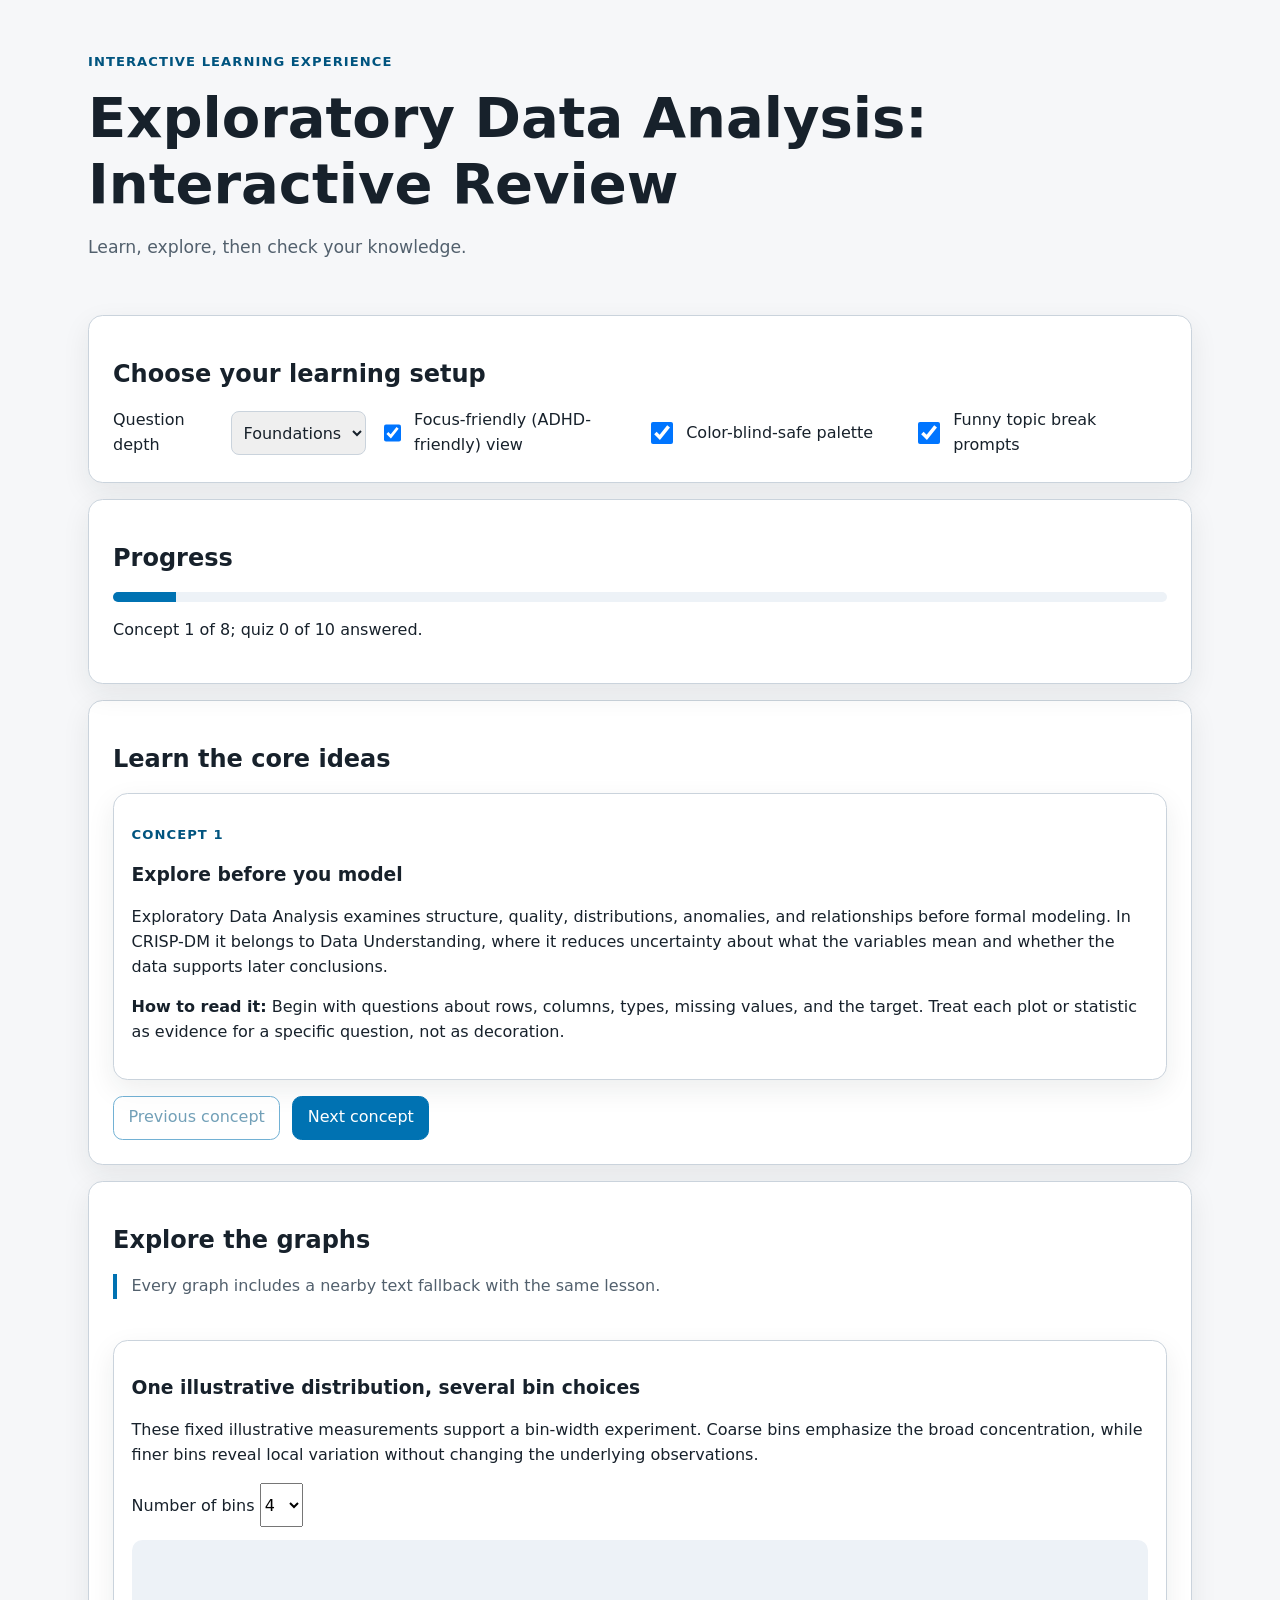
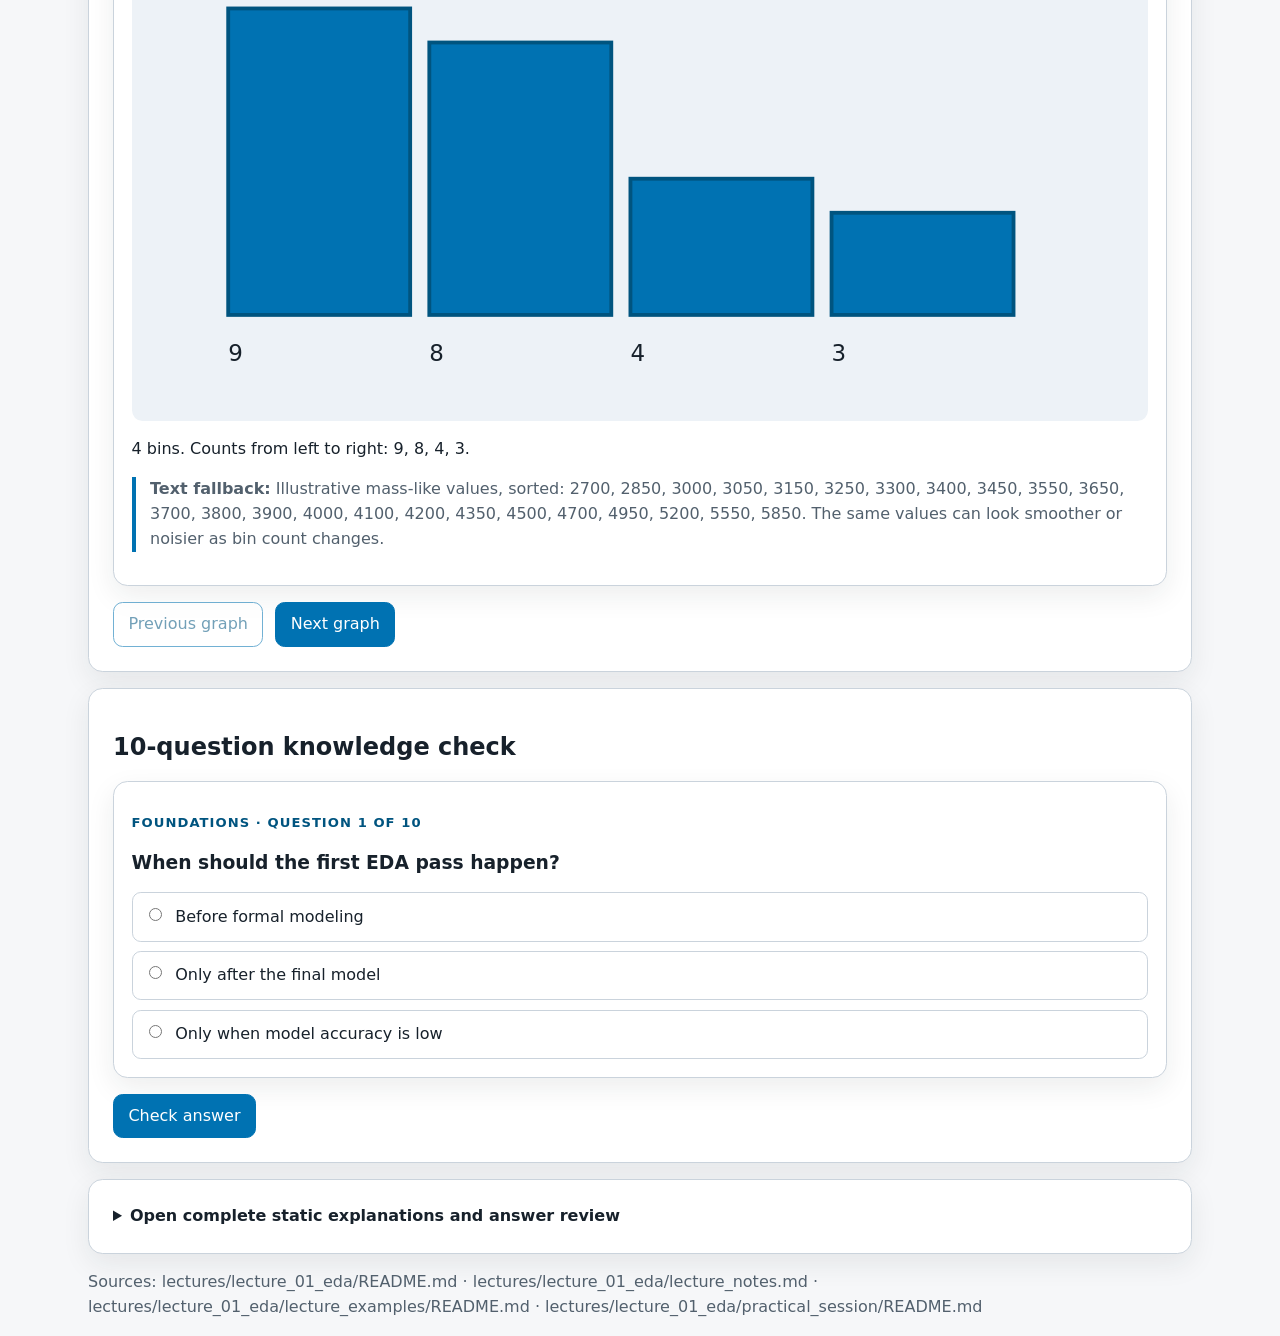
==== commit 2b1f2f1a: "feat: publish portable learning experience workflow" ====
--- a/lecture_experiences/lecture_01_eda/index.html
+++ b/lecture_experiences/lecture_01_eda/index.html
@@ -3,7 +3,7 @@
 <head>
   <meta charset="utf-8">
   <meta name="viewport" content="width=device-width, initial-scale=1">
-  <title>Interactive lecture review</title>
+  <title>Interactive learning experience</title>
   <style>
     :root {
       color-scheme: light;
@@ -41,6 +41,7 @@
       color: var(--ink);
       line-height: 1.55;
       scroll-behavior: smooth;
+      scroll-padding-top: calc(env(safe-area-inset-top, 0px) + 8rem);
     }
 
     body {
@@ -205,6 +206,21 @@
       width: 0;
     }
 
+    .progress-panel {
+      background: var(--surface);
+      border: 1px solid var(--border);
+      box-shadow: var(--shadow);
+      position: sticky;
+      top: calc(env(safe-area-inset-top, 0px) + 0.75rem);
+      z-index: 2;
+    }
+
+    .quiz-card,
+    #quiz-feedback,
+    #quiz-results {
+      scroll-margin-top: calc(env(safe-area-inset-top, 0px) + 8rem);
+    }
+
     .card-grid {
       display: grid;
       gap: 1rem;
@@ -345,6 +361,20 @@
     }
 
     @media (max-width: 42rem) {
+      .progress-panel {
+        margin-block: 0.65rem;
+        padding: 0.75rem 0.9rem;
+      }
+
+      .progress-panel h2,
+      .progress-panel p {
+        margin-block: 0.25rem;
+      }
+
+      .progress-track {
+        height: 0.5rem;
+      }
+
       .button-row button {
         flex: 1 1 9rem;
       }
@@ -365,8 +395,8 @@
 <body>
   <a class="skip-link" href="#main-content">Skip to learning content</a>
   <header class="page-header">
-    <p class="eyebrow">Interactive lecture review</p>
-    <h1 id="site-title">Lecture review</h1>
+    <p class="eyebrow">Interactive learning experience</p>
+    <h1 id="site-title">Learning experience</h1>
     <p class="lede" id="site-subtitle">Learn, explore, then check your knowledge.</p>
   </header>
 
@@ -397,10 +427,10 @@
       </div>
     </section>
 
-    <section class="panel" aria-labelledby="progress-title">
+    <section class="panel progress-panel" aria-labelledby="progress-title">
       <h2 id="progress-title">Progress</h2>
       <div class="progress-track" role="progressbar" aria-valuemin="0" aria-valuemax="100"
-           aria-valuenow="0" aria-label="Lecture review progress">
+           aria-valuenow="0" aria-label="Learning experience progress">
         <div class="progress-value"></div>
       </div>
       <p id="progress-text">Start with the first concept.</p>
@@ -452,7 +482,7 @@
     <section id="static-content" class="static-reference">
       <details>
         <summary>Open complete static explanations and answer review</summary>
-        <div class="static-reference-body"><h2>Complete static lecture reference</h2><p>This reference remains available when scripts or browser storage are unavailable.</p><section><h3>Concepts</h3><article><h4>Explore before you model</h4><p>Exploratory Data Analysis examines structure, quality, distributions, anomalies, and relationships before formal modeling. In CRISP-DM it belongs to Data Understanding, where it reduces uncertainty about what the variables mean and whether the data supports later conclusions.</p><p><strong>How to interpret it:</strong> Begin with questions about rows, columns, types, missing values, and the target. Treat each plot or statistic as evidence for a specific question, not as decoration.</p><h5>Common mistakes</h5><ul><li>Fitting a model before checking whether columns, units, and missing values are sensible.</li><li>Treating EDA as a one-time checklist instead of returning to it after data changes.</li></ul><p><strong>Sources:</strong> lectures/lecture_01_eda/lecture_notes.md; lectures/lecture_01_eda/practical_session/README.md</p></article><article><h4>Structure and data types choose the question</h4><p>Rows, columns, data types, unique values, and missingness define the dataset you actually have. Numerical, categorical, ordinal, and time-series variables require different summaries and plots.</p><p><strong>How to interpret it:</strong> Use numerical summaries for measured quantities, counts and proportions for categories, and preserve the ordering of ordinal categories. Inspect structure before plotting so a numeric-looking code is not mistaken for a measured quantity.</p><h5>Common mistakes</h5><ul><li>Taking the mean of an unordered category code.</li><li>Treating an ordered category as though its levels had no order.</li></ul><p><strong>Sources:</strong> lectures/lecture_01_eda/lecture_notes.md; lectures/lecture_01_eda/practical_session/README.md</p></article><article><h4>Read center, spread, and shape together</h4><p>Mean, median, and mode describe different notions of center; variance and standard deviation describe spread; skewness describes asymmetry. The mean uses every value and is sensitive to extremes, while the median is more robust.</p><p><strong>How to interpret it:</strong> For a right-skewed variable, report the median alongside its spread and distribution shape. A single average cannot show whether values are concentrated, variable, or asymmetric.</p><h5>Common mistakes</h5><ul><li>Reporting a mean without checking the distribution or spread.</li><li>Assuming all libraries use the same bias correction or kurtosis convention.</li></ul><p><strong>Sources:</strong> lectures/lecture_01_eda/lecture_notes.md</p></article><article><h4>Histogram shape depends on bins</h4><p>A histogram groups numerical values into bins to reveal frequency and shape. Too few bins can hide clusters or multiple peaks, while too many can make random variation look like meaningful structure.</p><p><strong>How to interpret it:</strong> Change the bin count and look for conclusions that remain stable. Use a histogram as one view of shape, supported by summaries or another view such as an ECDF.</p><h5>Common mistakes</h5><ul><li>Treating one arbitrary bin setting as the unique shape of the data.</li><li>Comparing histogram bar heights when the bin widths differ.</li></ul><p><strong>Sources:</strong> lectures/lecture_01_eda/lecture_notes.md; lectures/lecture_01_eda/lecture_examples/README.md</p></article><article><h4>IQR fences flag observations for inspection</h4><p>The interquartile range is Q3 minus Q1 and contains the middle half of ordered observations. Many box plots flag values below Q1 - 1.5 × IQR or above Q3 + 1.5 × IQR.</p><p><strong>How to interpret it:</strong> A flagged point is unusual relative to this distribution, not automatically an error. Check its source, units, group, and domain meaning before deciding how to handle it.</p><h5>Common mistakes</h5><ul><li>Deleting every point beyond a box-plot whisker.</li><li>Reading the box as the full data range instead of the middle 50 percent.</li></ul><p><strong>Sources:</strong> lectures/lecture_01_eda/lecture_notes.md; lectures/lecture_01_eda/practical_session/README.md</p></article><article><h4>Association is evidence, not causation</h4><p>A scatter plot shows how two numerical variables vary together and can reveal direction, clusters, non-linearity, and outliers. Pearson correlation summarizes linear association but does not establish a causal mechanism.</p><p><strong>How to interpret it:</strong> Describe what the points show, then consider grouping variables, non-linear patterns, and domain explanations. A trend between flipper length and body mass does not prove that changing one causes the other.</p><h5>Common mistakes</h5><ul><li>Using correlation as proof of causation.</li><li>Concluding that no relationship exists because Pearson correlation is near zero.</li></ul><p><strong>Sources:</strong> lectures/lecture_01_eda/lecture_notes.md; lectures/lecture_01_eda/practical_session/README.md</p></article><article><h4>Compare missing counts in context</h4><p>A missing-value count gives the number of unavailable observations, while a missing proportion divides that count by the relevant total. Proportions make columns or groups of different sizes comparable.</p><p><strong>How to interpret it:</strong> Report both count and denominator. Then investigate whether missingness is concentrated in particular variables or groups, because missing data can change summaries and interpretation.</p><h5>Common mistakes</h5><ul><li>Comparing raw missing counts across datasets of very different sizes.</li><li>Treating missingness only as a cleaning inconvenience without checking its pattern.</li></ul><p><strong>Sources:</strong> lectures/lecture_01_eda/lecture_notes.md; lectures/lecture_01_eda/practical_session/README.md</p></article><article><h4>Automation starts the investigation</h4><p>Automated EDA tools can quickly summarize types, missingness, quantiles, distributions, and correlations. They save time and make initial reporting consistent, but they lack domain context and may miss subtle problems.</p><p><strong>How to interpret it:</strong> Use an automated report to generate questions and prioritize checks. Confirm important findings with targeted manual inspection and explain why each finding matters.</p><h5>Common mistakes</h5><ul><li>Submitting an automated report as though it were a reasoned analysis.</li><li>Assuming an inferred type or highlighted correlation must be correct.</li></ul><p><strong>Sources:</strong> lectures/lecture_01_eda/lecture_notes.md; lectures/lecture_01_eda/lecture_examples/README.md</p></article></section><section><h3>Visualization reference</h3><article><h4>One illustrative distribution, several bin choices</h4><p>These fixed illustrative measurements support a bin-width experiment. Coarse bins emphasize the broad concentration, while finer bins reveal local variation without changing the underlying observations.</p><p class="graph-fallback"><strong>Graph fallback:</strong> Illustrative mass-like values, sorted: 2700, 2850, 3000, 3050, 3150, 3250, 3300, 3400, 3450, 3550, 3650, 3700, 3800, 3900, 4000, 4100, 4200, 4350, 4500, 4700, 4950, 5200, 5550, 5850. The same values can look smoother or noisier as bin count changes.</p></article><article><h4>An IQR flag is not a deletion command</h4><p>Change the fence multiplier and notice which observations are flagged. The rule describes unusual position in this sample; it does not diagnose a measurement error.</p><p class="graph-fallback"><strong>Graph fallback:</strong> Sorted measurements: 28, 29, 30, 30, 31, 31, 32, 32, 33, 34, 35, 36, 37, 52. The value 52 is far above the middle half and may be flagged, but it still needs source and domain inspection.</p></article><article><h4>Illustrative flipper length and body mass association</h4><p>These fixed illustrative points model the positive association discussed in the lecture: larger flipper measurements often coincide with larger body mass. The dashed line summarizes direction, not a causal claim.</p><p class="graph-fallback"><strong>Graph fallback:</strong> Pairs of flipper length in millimetres and body mass in grams: (178, 3150), (181, 3300), (185, 3450), (188, 3600), (191, 3500), (195, 3900), (199, 4050), (203, 4300), (210, 4700), (216, 5100). Values generally rise together, with variation around the trend.</p></article><article><h4>Illustrative missingness: counts need denominators</h4><p>Compare raw missing counts with percentages in this fixed teaching example. A smaller count can represent the larger missing-data problem when its denominator is much smaller.</p><p class="graph-fallback"><strong>Graph fallback:</strong> Illustrative missingness table: column A 2/344 (about 0.6%); column B 11/344 (about 3.2%); small subgroup 6/40 (15%); large subgroup 12/300 (4%). Although 6 is a smaller count than 12, it is the larger proportion.</p></article></section><section><h3>Quiz banks and answer review</h3><section><h4>Foundations</h4><ol><li><p><strong>When should the first EDA pass happen?</strong></p><ul><li>Before formal modeling</li><li>Only after the final model</li><li>Only when model accuracy is low</li></ul><p><strong>Answer:</strong> Before formal modeling</p><p><strong>Explanation:</strong> EDA belongs to Data Understanding and should reveal structure and quality issues before modeling choices are made.</p></li><li><p><strong>Which summary is most appropriate for an unordered species column?</strong></p><ul><li>Counts and proportions</li><li>Mean and variance</li><li>Pearson correlation</li></ul><p><strong>Answer:</strong> Counts and proportions</p><p><strong>Explanation:</strong> Species is categorical, so frequencies, proportions, mode, unique count, and missing count are meaningful summaries.</p></li><li><p><strong>Which measure of center is usually more robust to an extreme value?</strong></p><ul><li>Median</li><li>Mean</li><li>Variance</li></ul><p><strong>Answer:</strong> Median</p><p><strong>Explanation:</strong> The median depends on ordered position rather than the magnitude of every value, so a single extreme usually affects it less.</p></li><li><p><strong>What does positive skewness describe?</strong></p><ul><li>A long right tail</li><li>A long left tail</li><li>No spread</li></ul><p><strong>Answer:</strong> A long right tail</p><p><strong>Explanation:</strong> Positive skew means the distribution extends farther toward large values; the mean is often pulled above the median.</p></li><li><p><strong>What does a histogram bar count?</strong></p><ul><li>Observations in a numerical interval</li><li>Causal effects</li><li>Missing column names</li></ul><p><strong>Answer:</strong> Observations in a numerical interval</p><p><strong>Explanation:</strong> A histogram groups numerical observations into bins and displays their frequencies.</p></li><li><p><strong>How is the interquartile range calculated?</strong></p><ul><li>Q3 minus Q1</li><li>Maximum minus minimum</li><li>Mean minus median</li></ul><p><strong>Answer:</strong> Q3 minus Q1</p><p><strong>Explanation:</strong> IQR = Q3 - Q1 and describes the spread of the middle 50 percent of observations.</p></li><li><p><strong>What does a point beyond a standard box-plot whisker mean?</strong></p><ul><li>It deserves inspection</li><li>It is certainly a data error</li><li>It proves the distribution is normal</li></ul><p><strong>Answer:</strong> It deserves inspection</p><p><strong>Explanation:</strong> The 1.5 × IQR rule flags an unusual position; source and domain checks are needed before calling it erroneous.</p></li><li><p><strong>A strong scatter-plot trend proves that changing x causes y.</strong></p><ul><li>False</li><li>True</li><li>Only when the line slopes upward</li></ul><p><strong>Answer:</strong> False</p><p><strong>Explanation:</strong> Association can result from grouping, confounding, selection, or other mechanisms; a scatter plot alone does not establish causation.</p></li><li><p><strong>Why report a missing proportion as well as a count?</strong></p><ul><li>It accounts for the denominator</li><li>It makes every count smaller</li><li>It identifies the cause of missingness</li></ul><p><strong>Answer:</strong> It accounts for the denominator</p><p><strong>Explanation:</strong> Dividing by the relevant total makes missingness comparable across columns or groups of different sizes.</p></li><li><p><strong>What is the best role for an automated EDA report?</strong></p><ul><li>A starting point for targeted checks</li><li>A replacement for interpretation</li><li>Proof that inferred types are correct</li></ul><p><strong>Answer:</strong> A starting point for targeted checks</p><p><strong>Explanation:</strong> Automation is fast and consistent, but important findings still require context and manual confirmation.</p></li></ol></section><section><h4>Applied</h4><ol><li><p><strong>A new table arrives with 344 rows. What should you inspect before drawing pair plots?</strong></p><ul><li>Columns, types, unique values, and missingness</li><li>Only model accuracy</li><li>Only the target mean</li></ul><p><strong>Answer:</strong> Columns, types, unique values, and missingness</p><p><strong>Explanation:</strong> Structural inspection establishes what each field represents and which analyses are valid before more elaborate plots.</p></li><li><p><strong>Household incomes are strongly right-skewed by a few very large values. Which center should be emphasized?</strong></p><ul><li>Median</li><li>Mean only</li><li>Maximum</li></ul><p><strong>Answer:</strong> Median</p><p><strong>Explanation:</strong> The median is less pulled by the large right-tail observations and better represents the ordered middle.</p></li><li><p><strong>A cluster disappears when a histogram changes from 20 bins to 4. What is the sound next step?</strong></p><ul><li>Check several bin settings and another distribution view</li><li>Declare the cluster nonexistent</li><li>Keep only the most dramatic plot</li></ul><p><strong>Answer:</strong> Check several bin settings and another distribution view</p><p><strong>Explanation:</strong> Histogram appearance depends on bins, so a stable conclusion should survive reasonable settings and supporting views.</p></li><li><p><strong>If Q1 = 10 and Q3 = 14, which value lies above the usual upper 1.5 × IQR fence?</strong></p><ul><li>25</li><li>18</li><li>14</li></ul><p><strong>Answer:</strong> 25</p><p><strong>Explanation:</strong> IQR is 4 and the upper fence is 14 + 1.5 × 4 = 20, so 25 is beyond it.</p></li><li><p><strong>Penguin flipper length and body mass rise together in a scatter plot. Which claim is supported?</strong></p><ul><li>They have a positive association in these data</li><li>Longer flippers necessarily cause higher mass</li><li>Species cannot affect the pattern</li></ul><p><strong>Answer:</strong> They have a positive association in these data</p><p><strong>Explanation:</strong> The plot supports a descriptive association; causal direction and possible group structure require additional evidence.</p></li><li><p><strong>Group A has 20 missing values among 100 rows; group B has 30 among 300. Which has the larger missing proportion?</strong></p><ul><li>Group A</li><li>Group B</li><li>They are equal</li></ul><p><strong>Answer:</strong> Group A</p><p><strong>Explanation:</strong> Group A is 20% missing while group B is 10%, even though B has the larger raw count.</p></li><li><p><strong>A column stores island names. Which pair gives the most useful first summary?</strong></p><ul><li>Category counts and percentages</li><li>Variance and standard deviation</li><li>Skewness and kurtosis</li></ul><p><strong>Answer:</strong> Category counts and percentages</p><p><strong>Explanation:</strong> Island is categorical, so frequency and relative frequency reveal group sizes and imbalance.</p></li><li><p><strong>Survey satisfaction uses Low, Medium, High. What must an analysis preserve?</strong></p><ul><li>The ordering of the levels</li><li>An arbitrary numeric distance between labels</li><li>Only alphabetical order</li></ul><p><strong>Answer:</strong> The ordering of the levels</p><p><strong>Explanation:</strong> This is ordinal data: order is meaningful, but equal numerical spacing between adjacent levels is not guaranteed.</p></li><li><p><strong>An automated report labels a numeric-looking ID column as continuous. What should you do?</strong></p><ul><li>Inspect its meaning and unique values manually</li><li>Accept the type without question</li><li>Compute its mean and stop</li></ul><p><strong>Answer:</strong> Inspect its meaning and unique values manually</p><p><strong>Explanation:</strong> Automated type inference lacks domain meaning; identifiers should not be analyzed as measured quantities merely because they use digits.</p></li><li><p><strong>Why is standard deviation often easier to interpret than variance?</strong></p><ul><li>It is in the original measurement units</li><li>It ignores all extreme values</li><li>It always lies between 0 and 1</li></ul><p><strong>Answer:</strong> It is in the original measurement units</p><p><strong>Explanation:</strong> Standard deviation is the square root of variance, returning spread to the variable's original units.</p></li></ol></section><section><h4>Challenge</h4><ol><li><p><strong>A pooled scatter plot shows a trend, but each species forms a separate cluster. What is the strongest interpretation?</strong></p><ul><li>Inspect within-species and pooled patterns separately</li><li>Ignore species because the pooled line is enough</li><li>The pooled trend proves one mechanism</li></ul><p><strong>Answer:</strong> Inspect within-species and pooled patterns separately</p><p><strong>Explanation:</strong> Group structure can create or alter an aggregate association, so both conditional and pooled views are needed.</p></li><li><p><strong>Pearson correlation is near zero, but the scatter plot forms a clear U-shape. What follows?</strong></p><ul><li>There is a non-linear relationship that Pearson correlation misses</li><li>There is no relationship</li><li>The scatter plot must be wrong</li></ul><p><strong>Answer:</strong> There is a non-linear relationship that Pearson correlation misses</p><p><strong>Explanation:</strong> Pearson correlation summarizes linear association; opposite slopes on either side of a U can cancel numerically.</p></li><li><p><strong>A biologically plausible penguin measurement lies beyond the 1.5 × IQR fence. What is the defensible action?</strong></p><ul><li>Retain it while checking source, units, and influence</li><li>Delete it automatically</li><li>Replace it with the mean immediately</li></ul><p><strong>Answer:</strong> Retain it while checking source, units, and influence</p><p><strong>Explanation:</strong> The fence flags rarity, not invalidity; provenance and sensitivity checks should guide any treatment.</p></li><li><p><strong>Two reports use the same observations but one histogram looks bimodal and the other smooth. What should be audited first?</strong></p><ul><li>Bin edges and widths</li><li>The causal mechanism</li><li>The missing-data cause</li></ul><p><strong>Answer:</strong> Bin edges and widths</p><p><strong>Explanation:</strong> Histogram structure can change materially with bin definitions even though the underlying observations are identical.</p></li><li><p><strong>Two columns each have 10 missing cells; one has 50 rows and one has 1000. Which statement is accurate?</strong></p><ul><li>Their counts match but their missing proportions differ</li><li>Their missing-data impact is identical</li><li>The larger table has the larger proportion</li></ul><p><strong>Answer:</strong> Their counts match but their missing proportions differ</p><p><strong>Explanation:</strong> The proportions are 20% and 1%, showing why the denominator is essential to interpretation.</p></li><li><p><strong>Which ordering is a common signature of a positively skewed distribution?</strong></p><ul><li>Mode &lt; Median &lt; Mean</li><li>Mean &lt; Median &lt; Mode</li><li>Mean = Median = Mode always</li></ul><p><strong>Answer:</strong> Mode &lt; Median &lt; Mean</p><p><strong>Explanation:</strong> Large right-tail values pull the mean farthest right, while the mode remains near the most frequent region.</p></li><li><p><strong>One library reports normal-distribution kurtosis near 3 and another near 0. What should you check?</strong></p><ul><li>Whether Fisher's definition subtracts 3</li><li>Whether the median was sorted</li><li>Whether categories were alphabetized</li></ul><p><strong>Answer:</strong> Whether Fisher's definition subtracts 3</p><p><strong>Explanation:</strong> Fisher kurtosis uses normal = 0 by subtracting 3, while another convention reports normal = 3.</p></li><li><p><strong>An automated report highlights a strong correlation between an ID and the target. Why is skepticism warranted?</strong></p><ul><li>The ID may encode ordering, leakage, or collection artifacts</li><li>Automated correlations are always causal</li><li>IDs are always continuous measurements</li></ul><p><strong>Answer:</strong> The ID may encode ordering, leakage, or collection artifacts</p><p><strong>Explanation:</strong> A numeric association can be real in the table yet meaningless or harmful for the intended modeling problem.</p></li><li><p><strong>What is the best use of a correlation heatmap during early EDA?</strong></p><ul><li>Screen pairs for follow-up plots and domain checks</li><li>Prove causal relationships among all features</li><li>Replace every univariate summary</li></ul><p><strong>Answer:</strong> Screen pairs for follow-up plots and domain checks</p><p><strong>Explanation:</strong> A heatmap efficiently surfaces linear associations but cannot establish causality or show all distributional structure.</p></li><li><p><strong>Why revisit EDA after preprocessing creates transformed features?</strong></p><ul><li>Transformations can change distributions, missingness, and relationships</li><li>EDA is required only for raw data</li><li>Model scores make data checks unnecessary</li></ul><p><strong>Answer:</strong> Transformations can change distributions, missingness, and relationships</p><p><strong>Explanation:</strong> EDA is iterative: whenever the representation changes, earlier assumptions and patterns should be checked again.</p></li></ol></section></section><section><h3>Course sources</h3><ul><li>lectures/lecture_01_eda/README.md</li><li>lectures/lecture_01_eda/lecture_notes.md</li><li>lectures/lecture_01_eda/lecture_examples/README.md</li><li>lectures/lecture_01_eda/practical_session/README.md</li></ul></section></div>
+        <div class="static-reference-body"><h2>Complete static learning reference</h2><p>This reference remains available when scripts or browser storage are unavailable.</p><section><h3>Concepts</h3><article><h4>Explore before you model</h4><p>Exploratory Data Analysis examines structure, quality, distributions, anomalies, and relationships before formal modeling. In CRISP-DM it belongs to Data Understanding, where it reduces uncertainty about what the variables mean and whether the data supports later conclusions.</p><p><strong>How to interpret it:</strong> Begin with questions about rows, columns, types, missing values, and the target. Treat each plot or statistic as evidence for a specific question, not as decoration.</p><h5>Common mistakes</h5><ul><li>Fitting a model before checking whether columns, units, and missing values are sensible.</li><li>Treating EDA as a one-time checklist instead of returning to it after data changes.</li></ul><p><strong>Sources:</strong> lectures/lecture_01_eda/lecture_notes.md; lectures/lecture_01_eda/practical_session/README.md</p></article><article><h4>Structure and data types choose the question</h4><p>Rows, columns, data types, unique values, and missingness define the dataset you actually have. Numerical, categorical, ordinal, and time-series variables require different summaries and plots.</p><p><strong>How to interpret it:</strong> Use numerical summaries for measured quantities, counts and proportions for categories, and preserve the ordering of ordinal categories. Inspect structure before plotting so a numeric-looking code is not mistaken for a measured quantity.</p><h5>Common mistakes</h5><ul><li>Taking the mean of an unordered category code.</li><li>Treating an ordered category as though its levels had no order.</li></ul><p><strong>Sources:</strong> lectures/lecture_01_eda/lecture_notes.md; lectures/lecture_01_eda/practical_session/README.md</p></article><article><h4>Read center, spread, and shape together</h4><p>Mean, median, and mode describe different notions of center; variance and standard deviation describe spread; skewness describes asymmetry. The mean uses every value and is sensitive to extremes, while the median is more robust.</p><p><strong>How to interpret it:</strong> For a right-skewed variable, report the median alongside its spread and distribution shape. A single average cannot show whether values are concentrated, variable, or asymmetric.</p><h5>Common mistakes</h5><ul><li>Reporting a mean without checking the distribution or spread.</li><li>Assuming all libraries use the same bias correction or kurtosis convention.</li></ul><p><strong>Sources:</strong> lectures/lecture_01_eda/lecture_notes.md</p></article><article><h4>Histogram shape depends on bins</h4><p>A histogram groups numerical values into bins to reveal frequency and shape. Too few bins can hide clusters or multiple peaks, while too many can make random variation look like meaningful structure.</p><p><strong>How to interpret it:</strong> Change the bin count and look for conclusions that remain stable. Use a histogram as one view of shape, supported by summaries or another view such as an ECDF.</p><h5>Common mistakes</h5><ul><li>Treating one arbitrary bin setting as the unique shape of the data.</li><li>Comparing histogram bar heights when the bin widths differ.</li></ul><p><strong>Sources:</strong> lectures/lecture_01_eda/lecture_notes.md; lectures/lecture_01_eda/lecture_examples/README.md</p></article><article><h4>IQR fences flag observations for inspection</h4><p>The interquartile range is Q3 minus Q1 and contains the middle half of ordered observations. Many box plots flag values below Q1 - 1.5 × IQR or above Q3 + 1.5 × IQR.</p><p><strong>How to interpret it:</strong> A flagged point is unusual relative to this distribution, not automatically an error. Check its source, units, group, and domain meaning before deciding how to handle it.</p><h5>Common mistakes</h5><ul><li>Deleting every point beyond a box-plot whisker.</li><li>Reading the box as the full data range instead of the middle 50 percent.</li></ul><p><strong>Sources:</strong> lectures/lecture_01_eda/lecture_notes.md; lectures/lecture_01_eda/practical_session/README.md</p></article><article><h4>Association is evidence, not causation</h4><p>A scatter plot shows how two numerical variables vary together and can reveal direction, clusters, non-linearity, and outliers. Pearson correlation summarizes linear association but does not establish a causal mechanism.</p><p><strong>How to interpret it:</strong> Describe what the points show, then consider grouping variables, non-linear patterns, and domain explanations. A trend between flipper length and body mass does not prove that changing one causes the other.</p><h5>Common mistakes</h5><ul><li>Using correlation as proof of causation.</li><li>Concluding that no relationship exists because Pearson correlation is near zero.</li></ul><p><strong>Sources:</strong> lectures/lecture_01_eda/lecture_notes.md; lectures/lecture_01_eda/practical_session/README.md</p></article><article><h4>Compare missing counts in context</h4><p>A missing-value count gives the number of unavailable observations, while a missing proportion divides that count by the relevant total. Proportions make columns or groups of different sizes comparable.</p><p><strong>How to interpret it:</strong> Report both count and denominator. Then investigate whether missingness is concentrated in particular variables or groups, because missing data can change summaries and interpretation.</p><h5>Common mistakes</h5><ul><li>Comparing raw missing counts across datasets of very different sizes.</li><li>Treating missingness only as a cleaning inconvenience without checking its pattern.</li></ul><p><strong>Sources:</strong> lectures/lecture_01_eda/lecture_notes.md; lectures/lecture_01_eda/practical_session/README.md</p></article><article><h4>Automation starts the investigation</h4><p>Automated EDA tools can quickly summarize types, missingness, quantiles, distributions, and correlations. They save time and make initial reporting consistent, but they lack domain context and may miss subtle problems.</p><p><strong>How to interpret it:</strong> Use an automated report to generate questions and prioritize checks. Confirm important findings with targeted manual inspection and explain why each finding matters.</p><h5>Common mistakes</h5><ul><li>Submitting an automated report as though it were a reasoned analysis.</li><li>Assuming an inferred type or highlighted correlation must be correct.</li></ul><p><strong>Sources:</strong> lectures/lecture_01_eda/lecture_notes.md; lectures/lecture_01_eda/lecture_examples/README.md</p></article></section><section><h3>Visualization reference</h3><article><h4>One illustrative distribution, several bin choices</h4><p>These fixed illustrative measurements support a bin-width experiment. Coarse bins emphasize the broad concentration, while finer bins reveal local variation without changing the underlying observations.</p><p class="graph-fallback"><strong>Graph fallback:</strong> Illustrative mass-like values, sorted: 2700, 2850, 3000, 3050, 3150, 3250, 3300, 3400, 3450, 3550, 3650, 3700, 3800, 3900, 4000, 4100, 4200, 4350, 4500, 4700, 4950, 5200, 5550, 5850. The same values can look smoother or noisier as bin count changes.</p></article><article><h4>An IQR flag is not a deletion command</h4><p>Change the fence multiplier and notice which observations are flagged. The rule describes unusual position in this sample; it does not diagnose a measurement error.</p><p class="graph-fallback"><strong>Graph fallback:</strong> Sorted measurements: 28, 29, 30, 30, 31, 31, 32, 32, 33, 34, 35, 36, 37, 42, 52. A 1 × IQR fence flags 42 and 52, while wider fences flag only 52. Either flag still needs source and domain inspection.</p></article><article><h4>Illustrative flipper length and body mass association</h4><p>These fixed illustrative points model the positive association discussed in the lecture: larger flipper measurements often coincide with larger body mass. The dashed line summarizes direction, not a causal claim.</p><p class="graph-fallback"><strong>Graph fallback:</strong> Pairs of flipper length in millimetres and body mass in grams: (178, 3150), (181, 3300), (185, 3450), (188, 3600), (191, 3500), (195, 3900), (199, 4050), (203, 4300), (210, 4700), (216, 5100). Values generally rise together, with variation around the trend.</p></article><article><h4>Illustrative missingness: counts need denominators</h4><p>Compare raw missing counts with percentages in this fixed teaching example. A smaller count can represent the larger missing-data problem when its denominator is much smaller.</p><p class="graph-fallback"><strong>Graph fallback:</strong> Illustrative missingness table: column A 2/344 (about 0.6%); column B 11/344 (about 3.2%); small subgroup 6/40 (15%); large subgroup 12/300 (4%). Although 6 is a smaller count than 12, it is the larger proportion.</p></article></section><section><h3>Quiz banks and answer review</h3><section><h4>Foundations</h4><ol><li><p><strong>When should the first EDA pass happen?</strong></p><ul><li>Before formal modeling</li><li>Only after the final model</li><li>Only when model accuracy is low</li></ul><p><strong>Answer:</strong> Before formal modeling</p><p><strong>Explanation:</strong> EDA belongs to Data Understanding and should reveal structure and quality issues before modeling choices are made.</p></li><li><p><strong>Which summary is most appropriate for an unordered species column?</strong></p><ul><li>Counts and proportions</li><li>Mean and variance</li><li>Pearson correlation</li></ul><p><strong>Answer:</strong> Counts and proportions</p><p><strong>Explanation:</strong> Species is categorical, so frequencies, proportions, mode, unique count, and missing count are meaningful summaries.</p></li><li><p><strong>Which measure of center is usually more robust to an extreme value?</strong></p><ul><li>Median</li><li>Mean</li><li>Variance</li></ul><p><strong>Answer:</strong> Median</p><p><strong>Explanation:</strong> The median depends on ordered position rather than the magnitude of every value, so a single extreme usually affects it less.</p></li><li><p><strong>What does positive skewness describe?</strong></p><ul><li>A long right tail</li><li>A long left tail</li><li>No spread</li></ul><p><strong>Answer:</strong> A long right tail</p><p><strong>Explanation:</strong> Positive skew means the distribution extends farther toward large values; the mean is often pulled above the median.</p></li><li><p><strong>What does a histogram bar count?</strong></p><ul><li>Observations in a numerical interval</li><li>Causal effects</li><li>Missing column names</li></ul><p><strong>Answer:</strong> Observations in a numerical interval</p><p><strong>Explanation:</strong> A histogram groups numerical observations into bins and displays their frequencies.</p></li><li><p><strong>How is the interquartile range calculated?</strong></p><ul><li>Q3 minus Q1</li><li>Maximum minus minimum</li><li>Mean minus median</li></ul><p><strong>Answer:</strong> Q3 minus Q1</p><p><strong>Explanation:</strong> IQR = Q3 - Q1 and describes the spread of the middle 50 percent of observations.</p></li><li><p><strong>What does a point beyond a standard box-plot whisker mean?</strong></p><ul><li>It deserves inspection</li><li>It is certainly a data error</li><li>It proves the distribution is normal</li></ul><p><strong>Answer:</strong> It deserves inspection</p><p><strong>Explanation:</strong> The 1.5 × IQR rule flags an unusual position; source and domain checks are needed before calling it erroneous.</p></li><li><p><strong>A strong scatter-plot trend proves that changing x causes y.</strong></p><ul><li>False</li><li>True</li><li>Only when the line slopes upward</li></ul><p><strong>Answer:</strong> False</p><p><strong>Explanation:</strong> Association can result from grouping, confounding, selection, or other mechanisms; a scatter plot alone does not establish causation.</p></li><li><p><strong>Why report a missing proportion as well as a count?</strong></p><ul><li>It accounts for the denominator</li><li>It makes every count smaller</li><li>It identifies the cause of missingness</li></ul><p><strong>Answer:</strong> It accounts for the denominator</p><p><strong>Explanation:</strong> Dividing by the relevant total makes missingness comparable across columns or groups of different sizes.</p></li><li><p><strong>What is the best role for an automated EDA report?</strong></p><ul><li>A starting point for targeted checks</li><li>A replacement for interpretation</li><li>Proof that inferred types are correct</li></ul><p><strong>Answer:</strong> A starting point for targeted checks</p><p><strong>Explanation:</strong> Automation is fast and consistent, but important findings still require context and manual confirmation.</p></li></ol></section><section><h4>Applied</h4><ol><li><p><strong>A new table arrives with 344 rows. What should you inspect before drawing pair plots?</strong></p><ul><li>Columns, types, unique values, and missingness</li><li>Only model accuracy</li><li>Only the target mean</li></ul><p><strong>Answer:</strong> Columns, types, unique values, and missingness</p><p><strong>Explanation:</strong> Structural inspection establishes what each field represents and which analyses are valid before more elaborate plots.</p></li><li><p><strong>Household incomes are strongly right-skewed by a few very large values. Which center should be emphasized?</strong></p><ul><li>Median</li><li>Mean only</li><li>Maximum</li></ul><p><strong>Answer:</strong> Median</p><p><strong>Explanation:</strong> The median is less pulled by the large right-tail observations and better represents the ordered middle.</p></li><li><p><strong>A cluster disappears when a histogram changes from 20 bins to 4. What is the sound next step?</strong></p><ul><li>Check several bin settings and another distribution view</li><li>Declare the cluster nonexistent</li><li>Keep only the most dramatic plot</li></ul><p><strong>Answer:</strong> Check several bin settings and another distribution view</p><p><strong>Explanation:</strong> Histogram appearance depends on bins, so a stable conclusion should survive reasonable settings and supporting views.</p></li><li><p><strong>If Q1 = 10 and Q3 = 14, which value lies above the usual upper 1.5 × IQR fence?</strong></p><ul><li>25</li><li>18</li><li>14</li></ul><p><strong>Answer:</strong> 25</p><p><strong>Explanation:</strong> IQR is 4 and the upper fence is 14 + 1.5 × 4 = 20, so 25 is beyond it.</p></li><li><p><strong>Penguin flipper length and body mass rise together in a scatter plot. Which claim is supported?</strong></p><ul><li>They have a positive association in these data</li><li>Longer flippers necessarily cause higher mass</li><li>Species cannot affect the pattern</li></ul><p><strong>Answer:</strong> They have a positive association in these data</p><p><strong>Explanation:</strong> The plot supports a descriptive association; causal direction and possible group structure require additional evidence.</p></li><li><p><strong>Group A has 20 missing values among 100 rows; group B has 30 among 300. Which has the larger missing proportion?</strong></p><ul><li>Group A</li><li>Group B</li><li>They are equal</li></ul><p><strong>Answer:</strong> Group A</p><p><strong>Explanation:</strong> Group A is 20% missing while group B is 10%, even though B has the larger raw count.</p></li><li><p><strong>A column stores island names. Which pair gives the most useful first summary?</strong></p><ul><li>Category counts and percentages</li><li>Variance and standard deviation</li><li>Skewness and kurtosis</li></ul><p><strong>Answer:</strong> Category counts and percentages</p><p><strong>Explanation:</strong> Island is categorical, so frequency and relative frequency reveal group sizes and imbalance.</p></li><li><p><strong>Survey satisfaction uses Low, Medium, High. What must an analysis preserve?</strong></p><ul><li>The ordering of the levels</li><li>An arbitrary numeric distance between labels</li><li>Only alphabetical order</li></ul><p><strong>Answer:</strong> The ordering of the levels</p><p><strong>Explanation:</strong> This is ordinal data: order is meaningful, but equal numerical spacing between adjacent levels is not guaranteed.</p></li><li><p><strong>An automated report labels a numeric-looking ID column as continuous. What should you do?</strong></p><ul><li>Inspect its meaning and unique values manually</li><li>Accept the type without question</li><li>Compute its mean and stop</li></ul><p><strong>Answer:</strong> Inspect its meaning and unique values manually</p><p><strong>Explanation:</strong> Automated type inference lacks domain meaning; identifiers should not be analyzed as measured quantities merely because they use digits.</p></li><li><p><strong>Why is standard deviation often easier to interpret than variance?</strong></p><ul><li>It is in the original measurement units</li><li>It ignores all extreme values</li><li>It always lies between 0 and 1</li></ul><p><strong>Answer:</strong> It is in the original measurement units</p><p><strong>Explanation:</strong> Standard deviation is the square root of variance, returning spread to the variable's original units.</p></li></ol></section><section><h4>Challenge</h4><ol><li><p><strong>A pooled scatter plot shows a trend, but each species forms a separate cluster. What is the strongest interpretation?</strong></p><ul><li>Inspect within-species and pooled patterns separately</li><li>Ignore species because the pooled line is enough</li><li>The pooled trend proves one mechanism</li></ul><p><strong>Answer:</strong> Inspect within-species and pooled patterns separately</p><p><strong>Explanation:</strong> Group structure can create or alter an aggregate association, so both conditional and pooled views are needed.</p></li><li><p><strong>Pearson correlation is near zero, but the scatter plot forms a clear U-shape. What follows?</strong></p><ul><li>There is a non-linear relationship that Pearson correlation misses</li><li>There is no relationship</li><li>The scatter plot must be wrong</li></ul><p><strong>Answer:</strong> There is a non-linear relationship that Pearson correlation misses</p><p><strong>Explanation:</strong> Pearson correlation summarizes linear association; opposite slopes on either side of a U can cancel numerically.</p></li><li><p><strong>A biologically plausible penguin measurement lies beyond the 1.5 × IQR fence. What is the defensible action?</strong></p><ul><li>Retain it while checking source, units, and influence</li><li>Delete it automatically</li><li>Replace it with the mean immediately</li></ul><p><strong>Answer:</strong> Retain it while checking source, units, and influence</p><p><strong>Explanation:</strong> The fence flags rarity, not invalidity; provenance and sensitivity checks should guide any treatment.</p></li><li><p><strong>Two reports use the same observations but one histogram looks bimodal and the other smooth. What should be audited first?</strong></p><ul><li>Bin edges and widths</li><li>The causal mechanism</li><li>The missing-data cause</li></ul><p><strong>Answer:</strong> Bin edges and widths</p><p><strong>Explanation:</strong> Histogram structure can change materially with bin definitions even though the underlying observations are identical.</p></li><li><p><strong>Two columns each have 10 missing cells; one has 50 rows and one has 1000. Which statement is accurate?</strong></p><ul><li>Their counts match but their missing proportions differ</li><li>Their missing-data impact is identical</li><li>The larger table has the larger proportion</li></ul><p><strong>Answer:</strong> Their counts match but their missing proportions differ</p><p><strong>Explanation:</strong> The proportions are 20% and 1%, showing why the denominator is essential to interpretation.</p></li><li><p><strong>Which ordering is a common signature of a positively skewed distribution?</strong></p><ul><li>Mode &lt; Median &lt; Mean</li><li>Mean &lt; Median &lt; Mode</li><li>Mean = Median = Mode always</li></ul><p><strong>Answer:</strong> Mode &lt; Median &lt; Mean</p><p><strong>Explanation:</strong> Large right-tail values pull the mean farthest right, while the mode remains near the most frequent region.</p></li><li><p><strong>One library reports normal-distribution kurtosis near 3 and another near 0. What should you check?</strong></p><ul><li>Whether Fisher's definition subtracts 3</li><li>Whether the median was sorted</li><li>Whether categories were alphabetized</li></ul><p><strong>Answer:</strong> Whether Fisher's definition subtracts 3</p><p><strong>Explanation:</strong> Fisher kurtosis uses normal = 0 by subtracting 3, while another convention reports normal = 3.</p></li><li><p><strong>An automated report highlights a strong correlation between an ID and the target. Why is skepticism warranted?</strong></p><ul><li>The ID may encode ordering, leakage, or collection artifacts</li><li>Automated correlations are always causal</li><li>IDs are always continuous measurements</li></ul><p><strong>Answer:</strong> The ID may encode ordering, leakage, or collection artifacts</p><p><strong>Explanation:</strong> A numeric association can be real in the table yet meaningless or harmful for the intended modeling problem.</p></li><li><p><strong>What is the best use of a correlation heatmap during early EDA?</strong></p><ul><li>Screen pairs for follow-up plots and domain checks</li><li>Prove causal relationships among all features</li><li>Replace every univariate summary</li></ul><p><strong>Answer:</strong> Screen pairs for follow-up plots and domain checks</p><p><strong>Explanation:</strong> A heatmap efficiently surfaces linear associations but cannot establish causality or show all distributional structure.</p></li><li><p><strong>Why revisit EDA after preprocessing creates transformed features?</strong></p><ul><li>Transformations can change distributions, missingness, and relationships</li><li>EDA is required only for raw data</li><li>Model scores make data checks unnecessary</li></ul><p><strong>Answer:</strong> Transformations can change distributions, missingness, and relationships</p><p><strong>Explanation:</strong> EDA is iterative: whenever the representation changes, earlier assumptions and patterns should be checked again.</p></li></ol></section></section><section><h3>Sources</h3><ul><li>lectures/lecture_01_eda/README.md</li><li>lectures/lecture_01_eda/lecture_notes.md</li><li>lectures/lecture_01_eda/lecture_examples/README.md</li><li>lectures/lecture_01_eda/practical_session/README.md</li></ul></section></div>
       </details>
     </section>
 
@@ -468,7 +498,7 @@
     <p class="source-list" id="source-list"></p>
   </footer>
 
-  <script>const CONTENT = {"meta":{"lecture_slug":"lecture_01_eda","title":"Exploratory Data Analysis: Interactive Review","sources":["lectures/lecture_01_eda/README.md","lectures/lecture_01_eda/lecture_notes.md","lectures/lecture_01_eda/lecture_examples/README.md","lectures/lecture_01_eda/practical_session/README.md"]},"defaults":{"difficulty":"foundations","focus_mode":true,"color_blind":true,"break_prompts":true},"concepts":[{"id":"eda-before-modeling","title":"Explore before you model","explanation":"Exploratory Data Analysis examines structure, quality, distributions, anomalies, and relationships before formal modeling. In CRISP-DM it belongs to Data Understanding, where it reduces uncertainty about what the variables mean and whether the data supports later conclusions.","interpretation":"Begin with questions about rows, columns, types, missing values, and the target. Treat each plot or statistic as evidence for a specific question, not as decoration.","common_mistakes":["Fitting a model before checking whether columns, units, and missing values are sensible.","Treating EDA as a one-time checklist instead of returning to it after data changes."],"sources":["lectures/lecture_01_eda/lecture_notes.md","lectures/lecture_01_eda/practical_session/README.md"]},{"id":"data-types-and-structure","title":"Structure and data types choose the question","explanation":"Rows, columns, data types, unique values, and missingness define the dataset you actually have. Numerical, categorical, ordinal, and time-series variables require different summaries and plots.","interpretation":"Use numerical summaries for measured quantities, counts and proportions for categories, and preserve the ordering of ordinal categories. Inspect structure before plotting so a numeric-looking code is not mistaken for a measured quantity.","common_mistakes":["Taking the mean of an unordered category code.","Treating an ordered category as though its levels had no order."],"sources":["lectures/lecture_01_eda/lecture_notes.md","lectures/lecture_01_eda/practical_session/README.md"]},{"id":"center-spread-skew","title":"Read center, spread, and shape together","explanation":"Mean, median, and mode describe different notions of center; variance and standard deviation describe spread; skewness describes asymmetry. The mean uses every value and is sensitive to extremes, while the median is more robust.","interpretation":"For a right-skewed variable, report the median alongside its spread and distribution shape. A single average cannot show whether values are concentrated, variable, or asymmetric.","common_mistakes":["Reporting a mean without checking the distribution or spread.","Assuming all libraries use the same bias correction or kurtosis convention."],"sources":["lectures/lecture_01_eda/lecture_notes.md"]},{"id":"histogram-bins","title":"Histogram shape depends on bins","explanation":"A histogram groups numerical values into bins to reveal frequency and shape. Too few bins can hide clusters or multiple peaks, while too many can make random variation look like meaningful structure.","interpretation":"Change the bin count and look for conclusions that remain stable. Use a histogram as one view of shape, supported by summaries or another view such as an ECDF.","common_mistakes":["Treating one arbitrary bin setting as the unique shape of the data.","Comparing histogram bar heights when the bin widths differ."],"sources":["lectures/lecture_01_eda/lecture_notes.md","lectures/lecture_01_eda/lecture_examples/README.md"]},{"id":"iqr-boxplot-outliers","title":"IQR fences flag observations for inspection","explanation":"The interquartile range is Q3 minus Q1 and contains the middle half of ordered observations. Many box plots flag values below Q1 - 1.5 × IQR or above Q3 + 1.5 × IQR.","interpretation":"A flagged point is unusual relative to this distribution, not automatically an error. Check its source, units, group, and domain meaning before deciding how to handle it.","common_mistakes":["Deleting every point beyond a box-plot whisker.","Reading the box as the full data range instead of the middle 50 percent."],"sources":["lectures/lecture_01_eda/lecture_notes.md","lectures/lecture_01_eda/practical_session/README.md"]},{"id":"scatter-association","title":"Association is evidence, not causation","explanation":"A scatter plot shows how two numerical variables vary together and can reveal direction, clusters, non-linearity, and outliers. Pearson correlation summarizes linear association but does not establish a causal mechanism.","interpretation":"Describe what the points show, then consider grouping variables, non-linear patterns, and domain explanations. A trend between flipper length and body mass does not prove that changing one causes the other.","common_mistakes":["Using correlation as proof of causation.","Concluding that no relationship exists because Pearson correlation is near zero."],"sources":["lectures/lecture_01_eda/lecture_notes.md","lectures/lecture_01_eda/practical_session/README.md"]},{"id":"missing-counts-proportions","title":"Compare missing counts in context","explanation":"A missing-value count gives the number of unavailable observations, while a missing proportion divides that count by the relevant total. Proportions make columns or groups of different sizes comparable.","interpretation":"Report both count and denominator. Then investigate whether missingness is concentrated in particular variables or groups, because missing data can change summaries and interpretation.","common_mistakes":["Comparing raw missing counts across datasets of very different sizes.","Treating missingness only as a cleaning inconvenience without checking its pattern."],"sources":["lectures/lecture_01_eda/lecture_notes.md","lectures/lecture_01_eda/practical_session/README.md"]},{"id":"automation-with-reasoning","title":"Automation starts the investigation","explanation":"Automated EDA tools can quickly summarize types, missingness, quantiles, distributions, and correlations. They save time and make initial reporting consistent, but they lack domain context and may miss subtle problems.","interpretation":"Use an automated report to generate questions and prioritize checks. Confirm important findings with targeted manual inspection and explain why each finding matters.","common_mistakes":["Submitting an automated report as though it were a reasoned analysis.","Assuming an inferred type or highlighted correlation must be correct."],"sources":["lectures/lecture_01_eda/lecture_notes.md","lectures/lecture_01_eda/lecture_examples/README.md"]}],"visualizations":[{"id":"penguin-mass-bins","type":"histogram","title":"One illustrative distribution, several bin choices","explanation":"These fixed illustrative measurements support a bin-width experiment. Coarse bins emphasize the broad concentration, while finer bins reveal local variation without changing the underlying observations.","data":[2700,2850,3000,3050,3150,3250,3300,3400,3450,3550,3650,3700,3800,3900,4000,4100,4200,4350,4500,4700,4950,5200,5550,5850],"controls":{"bins":[4,6,8,12]},"fallback":"Illustrative mass-like values, sorted: 2700, 2850, 3000, 3050, 3150, 3250, 3300, 3400, 3450, 3550, 3650, 3700, 3800, 3900, 4000, 4100, 4200, 4350, 4500, 4700, 4950, 5200, 5550, 5850. The same values can look smoother or noisier as bin count changes."},{"id":"mass-iqr-fence","type":"boxplot","title":"An IQR flag is not a deletion command","explanation":"Change the fence multiplier and notice which observations are flagged. The rule describes unusual position in this sample; it does not diagnose a measurement error.","data":[28,29,30,30,31,31,32,32,33,34,35,36,37,52],"controls":{"fence_multipliers":[1,1.5,2]},"fallback":"Sorted measurements: 28, 29, 30, 30, 31, 31, 32, 32, 33, 34, 35, 36, 37, 52. The value 52 is far above the middle half and may be flagged, but it still needs source and domain inspection."},{"id":"flipper-mass-association","type":"scatter","title":"Illustrative flipper length and body mass association","explanation":"These fixed illustrative points model the positive association discussed in the lecture: larger flipper measurements often coincide with larger body mass. The dashed line summarizes direction, not a causal claim.","data":[{"x":178,"y":3150},{"x":181,"y":3300},{"x":185,"y":3450},{"x":188,"y":3600},{"x":191,"y":3500},{"x":195,"y":3900},{"x":199,"y":4050},{"x":203,"y":4300},{"x":210,"y":4700},{"x":216,"y":5100}],"controls":{"trend_line":true},"fallback":"Pairs of flipper length in millimetres and body mass in grams: (178, 3150), (181, 3300), (185, 3450), (188, 3600), (191, 3500), (195, 3900), (199, 4050), (203, 4300), (210, 4700), (216, 5100). Values generally rise together, with variation around the trend."},{"id":"penguin-missingness","type":"missingness","title":"Illustrative missingness: counts need denominators","explanation":"Compare raw missing counts with percentages in this fixed teaching example. A smaller count can represent the larger missing-data problem when its denominator is much smaller.","data":[{"label":"column A","missing":2,"total":344},{"label":"column B","missing":11,"total":344},{"label":"small subgroup","missing":6,"total":40},{"label":"large subgroup","missing":12,"total":300}],"controls":{"sort":["source","descending"]},"fallback":"Illustrative missingness table: column A 2/344 (about 0.6%); column B 11/344 (about 3.2%); small subgroup 6/40 (15%); large subgroup 12/300 (4%). Although 6 is a smaller count than 12, it is the larger proportion."}],"quizzes":{"foundations":[{"id":"eda-f-01","type":"single-choice","prompt":"When should the first EDA pass happen?","options":["Before formal modeling","Only after the final model","Only when model accuracy is low"],"answer":"Before formal modeling","explanation":"EDA belongs to Data Understanding and should reveal structure and quality issues before modeling choices are made.","concept":"eda-before-modeling"},{"id":"eda-f-02","type":"single-choice","prompt":"Which summary is most appropriate for an unordered species column?","options":["Counts and proportions","Mean and variance","Pearson correlation"],"answer":"Counts and proportions","explanation":"Species is categorical, so frequencies, proportions, mode, unique count, and missing count are meaningful summaries.","concept":"data-types-and-structure"},{"id":"eda-f-03","type":"single-choice","prompt":"Which measure of center is usually more robust to an extreme value?","options":["Median","Mean","Variance"],"answer":"Median","explanation":"The median depends on ordered position rather than the magnitude of every value, so a single extreme usually affects it less.","concept":"center-spread-skew"},{"id":"eda-f-04","type":"single-choice","prompt":"What does positive skewness describe?","options":["A long right tail","A long left tail","No spread"],"answer":"A long right tail","explanation":"Positive skew means the distribution extends farther toward large values; the mean is often pulled above the median.","concept":"center-spread-skew"},{"id":"eda-f-05","type":"single-choice","prompt":"What does a histogram bar count?","options":["Observations in a numerical interval","Causal effects","Missing column names"],"answer":"Observations in a numerical interval","explanation":"A histogram groups numerical observations into bins and displays their frequencies.","concept":"histogram-bins"},{"id":"eda-f-06","type":"single-choice","prompt":"How is the interquartile range calculated?","options":["Q3 minus Q1","Maximum minus minimum","Mean minus median"],"answer":"Q3 minus Q1","explanation":"IQR = Q3 - Q1 and describes the spread of the middle 50 percent of observations.","concept":"iqr-boxplot-outliers"},{"id":"eda-f-07","type":"single-choice","prompt":"What does a point beyond a standard box-plot whisker mean?","options":["It deserves inspection","It is certainly a data error","It proves the distribution is normal"],"answer":"It deserves inspection","explanation":"The 1.5 × IQR rule flags an unusual position; source and domain checks are needed before calling it erroneous.","concept":"iqr-boxplot-outliers"},{"id":"eda-f-08","type":"single-choice","prompt":"A strong scatter-plot trend proves that changing x causes y.","options":["False","True","Only when the line slopes upward"],"answer":"False","explanation":"Association can result from grouping, confounding, selection, or other mechanisms; a scatter plot alone does not establish causation.","concept":"scatter-association"},{"id":"eda-f-09","type":"single-choice","prompt":"Why report a missing proportion as well as a count?","options":["It accounts for the denominator","It makes every count smaller","It identifies the cause of missingness"],"answer":"It accounts for the denominator","explanation":"Dividing by the relevant total makes missingness comparable across columns or groups of different sizes.","concept":"missing-counts-proportions"},{"id":"eda-f-10","type":"single-choice","prompt":"What is the best role for an automated EDA report?","options":["A starting point for targeted checks","A replacement for interpretation","Proof that inferred types are correct"],"answer":"A starting point for targeted checks","explanation":"Automation is fast and consistent, but important findings still require context and manual confirmation.","concept":"automation-with-reasoning"}],"applied":[{"id":"eda-a-01","type":"single-choice","prompt":"A new table arrives with 344 rows. What should you inspect before drawing pair plots?","options":["Columns, types, unique values, and missingness","Only model accuracy","Only the target mean"],"answer":"Columns, types, unique values, and missingness","explanation":"Structural inspection establishes what each field represents and which analyses are valid before more elaborate plots.","concept":"data-types-and-structure"},{"id":"eda-a-02","type":"single-choice","prompt":"Household incomes are strongly right-skewed by a few very large values. Which center should be emphasized?","options":["Median","Mean only","Maximum"],"answer":"Median","explanation":"The median is less pulled by the large right-tail observations and better represents the ordered middle.","concept":"center-spread-skew"},{"id":"eda-a-03","type":"single-choice","prompt":"A cluster disappears when a histogram changes from 20 bins to 4. What is the sound next step?","options":["Check several bin settings and another distribution view","Declare the cluster nonexistent","Keep only the most dramatic plot"],"answer":"Check several bin settings and another distribution view","explanation":"Histogram appearance depends on bins, so a stable conclusion should survive reasonable settings and supporting views.","concept":"histogram-bins"},{"id":"eda-a-04","type":"single-choice","prompt":"If Q1 = 10 and Q3 = 14, which value lies above the usual upper 1.5 × IQR fence?","options":["25","18","14"],"answer":"25","explanation":"IQR is 4 and the upper fence is 14 + 1.5 × 4 = 20, so 25 is beyond it.","concept":"iqr-boxplot-outliers"},{"id":"eda-a-05","type":"single-choice","prompt":"Penguin flipper length and body mass rise together in a scatter plot. Which claim is supported?","options":["They have a positive association in these data","Longer flippers necessarily cause higher mass","Species cannot affect the pattern"],"answer":"They have a positive association in these data","explanation":"The plot supports a descriptive association; causal direction and possible group structure require additional evidence.","concept":"scatter-association"},{"id":"eda-a-06","type":"single-choice","prompt":"Group A has 20 missing values among 100 rows; group B has 30 among 300. Which has the larger missing proportion?","options":["Group A","Group B","They are equal"],"answer":"Group A","explanation":"Group A is 20% missing while group B is 10%, even though B has the larger raw count.","concept":"missing-counts-proportions"},{"id":"eda-a-07","type":"single-choice","prompt":"A column stores island names. Which pair gives the most useful first summary?","options":["Category counts and percentages","Variance and standard deviation","Skewness and kurtosis"],"answer":"Category counts and percentages","explanation":"Island is categorical, so frequency and relative frequency reveal group sizes and imbalance.","concept":"data-types-and-structure"},{"id":"eda-a-08","type":"single-choice","prompt":"Survey satisfaction uses Low, Medium, High. What must an analysis preserve?","options":["The ordering of the levels","An arbitrary numeric distance between labels","Only alphabetical order"],"answer":"The ordering of the levels","explanation":"This is ordinal data: order is meaningful, but equal numerical spacing between adjacent levels is not guaranteed.","concept":"data-types-and-structure"},{"id":"eda-a-09","type":"single-choice","prompt":"An automated report labels a numeric-looking ID column as continuous. What should you do?","options":["Inspect its meaning and unique values manually","Accept the type without question","Compute its mean and stop"],"answer":"Inspect its meaning and unique values manually","explanation":"Automated type inference lacks domain meaning; identifiers should not be analyzed as measured quantities merely because they use digits.","concept":"automation-with-reasoning"},{"id":"eda-a-10","type":"single-choice","prompt":"Why is standard deviation often easier to interpret than variance?","options":["It is in the original measurement units","It ignores all extreme values","It always lies between 0 and 1"],"answer":"It is in the original measurement units","explanation":"Standard deviation is the square root of variance, returning spread to the variable's original units.","concept":"center-spread-skew"}],"challenge":[{"id":"eda-c-01","type":"single-choice","prompt":"A pooled scatter plot shows a trend, but each species forms a separate cluster. What is the strongest interpretation?","options":["Inspect within-species and pooled patterns separately","Ignore species because the pooled line is enough","The pooled trend proves one mechanism"],"answer":"Inspect within-species and pooled patterns separately","explanation":"Group structure can create or alter an aggregate association, so both conditional and pooled views are needed.","concept":"scatter-association"},{"id":"eda-c-02","type":"single-choice","prompt":"Pearson correlation is near zero, but the scatter plot forms a clear U-shape. What follows?","options":["There is a non-linear relationship that Pearson correlation misses","There is no relationship","The scatter plot must be wrong"],"answer":"There is a non-linear relationship that Pearson correlation misses","explanation":"Pearson correlation summarizes linear association; opposite slopes on either side of a U can cancel numerically.","concept":"scatter-association"},{"id":"eda-c-03","type":"single-choice","prompt":"A biologically plausible penguin measurement lies beyond the 1.5 × IQR fence. What is the defensible action?","options":["Retain it while checking source, units, and influence","Delete it automatically","Replace it with the mean immediately"],"answer":"Retain it while checking source, units, and influence","explanation":"The fence flags rarity, not invalidity; provenance and sensitivity checks should guide any treatment.","concept":"iqr-boxplot-outliers"},{"id":"eda-c-04","type":"single-choice","prompt":"Two reports use the same observations but one histogram looks bimodal and the other smooth. What should be audited first?","options":["Bin edges and widths","The causal mechanism","The missing-data cause"],"answer":"Bin edges and widths","explanation":"Histogram structure can change materially with bin definitions even though the underlying observations are identical.","concept":"histogram-bins"},{"id":"eda-c-05","type":"single-choice","prompt":"Two columns each have 10 missing cells; one has 50 rows and one has 1000. Which statement is accurate?","options":["Their counts match but their missing proportions differ","Their missing-data impact is identical","The larger table has the larger proportion"],"answer":"Their counts match but their missing proportions differ","explanation":"The proportions are 20% and 1%, showing why the denominator is essential to interpretation.","concept":"missing-counts-proportions"},{"id":"eda-c-06","type":"single-choice","prompt":"Which ordering is a common signature of a positively skewed distribution?","options":["Mode \u003c Median \u003c Mean","Mean \u003c Median \u003c Mode","Mean = Median = Mode always"],"answer":"Mode \u003c Median \u003c Mean","explanation":"Large right-tail values pull the mean farthest right, while the mode remains near the most frequent region.","concept":"center-spread-skew"},{"id":"eda-c-07","type":"single-choice","prompt":"One library reports normal-distribution kurtosis near 3 and another near 0. What should you check?","options":["Whether Fisher's definition subtracts 3","Whether the median was sorted","Whether categories were alphabetized"],"answer":"Whether Fisher's definition subtracts 3","explanation":"Fisher kurtosis uses normal = 0 by subtracting 3, while another convention reports normal = 3.","concept":"center-spread-skew"},{"id":"eda-c-08","type":"single-choice","prompt":"An automated report highlights a strong correlation between an ID and the target. Why is skepticism warranted?","options":["The ID may encode ordering, leakage, or collection artifacts","Automated correlations are always causal","IDs are always continuous measurements"],"answer":"The ID may encode ordering, leakage, or collection artifacts","explanation":"A numeric association can be real in the table yet meaningless or harmful for the intended modeling problem.","concept":"automation-with-reasoning"},{"id":"eda-c-09","type":"single-choice","prompt":"What is the best use of a correlation heatmap during early EDA?","options":["Screen pairs for follow-up plots and domain checks","Prove causal relationships among all features","Replace every univariate summary"],"answer":"Screen pairs for follow-up plots and domain checks","explanation":"A heatmap efficiently surfaces linear associations but cannot establish causality or show all distributional structure.","concept":"scatter-association"},{"id":"eda-c-10","type":"single-choice","prompt":"Why revisit EDA after preprocessing creates transformed features?","options":["Transformations can change distributions, missingness, and relationships","EDA is required only for raw data","Model scores make data checks unnecessary"],"answer":"Transformations can change distributions, missingness, and relationships","explanation":"EDA is iterative: whenever the representation changes, earlier assumptions and patterns should be checked again.","concept":"eda-before-modeling"}]},"break_prompts":["Stretch those whiskers before the next box plot.","Give your eyes a tiny interquartile break: middle 50 percent relaxed.","Stand up and form a positive association with the water bottle.","No timer, no pressure: let the histogram bins settle before continuing."]};</script>
+  <script>const CONTENT = {"meta":{"experience_id":"lecture-01-eda","title":"Exploratory Data Analysis: Interactive Review","sources":["lectures/lecture_01_eda/README.md","lectures/lecture_01_eda/lecture_notes.md","lectures/lecture_01_eda/lecture_examples/README.md","lectures/lecture_01_eda/practical_session/README.md"]},"defaults":{"difficulty":"foundations","focus_mode":true,"color_blind":true,"break_prompts":true},"concepts":[{"id":"eda-before-modeling","title":"Explore before you model","explanation":"Exploratory Data Analysis examines structure, quality, distributions, anomalies, and relationships before formal modeling. In CRISP-DM it belongs to Data Understanding, where it reduces uncertainty about what the variables mean and whether the data supports later conclusions.","interpretation":"Begin with questions about rows, columns, types, missing values, and the target. Treat each plot or statistic as evidence for a specific question, not as decoration.","common_mistakes":["Fitting a model before checking whether columns, units, and missing values are sensible.","Treating EDA as a one-time checklist instead of returning to it after data changes."],"sources":["lectures/lecture_01_eda/lecture_notes.md","lectures/lecture_01_eda/practical_session/README.md"]},{"id":"data-types-and-structure","title":"Structure and data types choose the question","explanation":"Rows, columns, data types, unique values, and missingness define the dataset you actually have. Numerical, categorical, ordinal, and time-series variables require different summaries and plots.","interpretation":"Use numerical summaries for measured quantities, counts and proportions for categories, and preserve the ordering of ordinal categories. Inspect structure before plotting so a numeric-looking code is not mistaken for a measured quantity.","common_mistakes":["Taking the mean of an unordered category code.","Treating an ordered category as though its levels had no order."],"sources":["lectures/lecture_01_eda/lecture_notes.md","lectures/lecture_01_eda/practical_session/README.md"]},{"id":"center-spread-skew","title":"Read center, spread, and shape together","explanation":"Mean, median, and mode describe different notions of center; variance and standard deviation describe spread; skewness describes asymmetry. The mean uses every value and is sensitive to extremes, while the median is more robust.","interpretation":"For a right-skewed variable, report the median alongside its spread and distribution shape. A single average cannot show whether values are concentrated, variable, or asymmetric.","common_mistakes":["Reporting a mean without checking the distribution or spread.","Assuming all libraries use the same bias correction or kurtosis convention."],"sources":["lectures/lecture_01_eda/lecture_notes.md"]},{"id":"histogram-bins","title":"Histogram shape depends on bins","explanation":"A histogram groups numerical values into bins to reveal frequency and shape. Too few bins can hide clusters or multiple peaks, while too many can make random variation look like meaningful structure.","interpretation":"Change the bin count and look for conclusions that remain stable. Use a histogram as one view of shape, supported by summaries or another view such as an ECDF.","common_mistakes":["Treating one arbitrary bin setting as the unique shape of the data.","Comparing histogram bar heights when the bin widths differ."],"sources":["lectures/lecture_01_eda/lecture_notes.md","lectures/lecture_01_eda/lecture_examples/README.md"]},{"id":"iqr-boxplot-outliers","title":"IQR fences flag observations for inspection","explanation":"The interquartile range is Q3 minus Q1 and contains the middle half of ordered observations. Many box plots flag values below Q1 - 1.5 × IQR or above Q3 + 1.5 × IQR.","interpretation":"A flagged point is unusual relative to this distribution, not automatically an error. Check its source, units, group, and domain meaning before deciding how to handle it.","common_mistakes":["Deleting every point beyond a box-plot whisker.","Reading the box as the full data range instead of the middle 50 percent."],"sources":["lectures/lecture_01_eda/lecture_notes.md","lectures/lecture_01_eda/practical_session/README.md"]},{"id":"scatter-association","title":"Association is evidence, not causation","explanation":"A scatter plot shows how two numerical variables vary together and can reveal direction, clusters, non-linearity, and outliers. Pearson correlation summarizes linear association but does not establish a causal mechanism.","interpretation":"Describe what the points show, then consider grouping variables, non-linear patterns, and domain explanations. A trend between flipper length and body mass does not prove that changing one causes the other.","common_mistakes":["Using correlation as proof of causation.","Concluding that no relationship exists because Pearson correlation is near zero."],"sources":["lectures/lecture_01_eda/lecture_notes.md","lectures/lecture_01_eda/practical_session/README.md"]},{"id":"missing-counts-proportions","title":"Compare missing counts in context","explanation":"A missing-value count gives the number of unavailable observations, while a missing proportion divides that count by the relevant total. Proportions make columns or groups of different sizes comparable.","interpretation":"Report both count and denominator. Then investigate whether missingness is concentrated in particular variables or groups, because missing data can change summaries and interpretation.","common_mistakes":["Comparing raw missing counts across datasets of very different sizes.","Treating missingness only as a cleaning inconvenience without checking its pattern."],"sources":["lectures/lecture_01_eda/lecture_notes.md","lectures/lecture_01_eda/practical_session/README.md"]},{"id":"automation-with-reasoning","title":"Automation starts the investigation","explanation":"Automated EDA tools can quickly summarize types, missingness, quantiles, distributions, and correlations. They save time and make initial reporting consistent, but they lack domain context and may miss subtle problems.","interpretation":"Use an automated report to generate questions and prioritize checks. Confirm important findings with targeted manual inspection and explain why each finding matters.","common_mistakes":["Submitting an automated report as though it were a reasoned analysis.","Assuming an inferred type or highlighted correlation must be correct."],"sources":["lectures/lecture_01_eda/lecture_notes.md","lectures/lecture_01_eda/lecture_examples/README.md"]}],"visualizations":[{"id":"penguin-mass-bins","type":"histogram","title":"One illustrative distribution, several bin choices","explanation":"These fixed illustrative measurements support a bin-width experiment. Coarse bins emphasize the broad concentration, while finer bins reveal local variation without changing the underlying observations.","data":[2700,2850,3000,3050,3150,3250,3300,3400,3450,3550,3650,3700,3800,3900,4000,4100,4200,4350,4500,4700,4950,5200,5550,5850],"controls":{"bins":[4,6,8,12]},"fallback":"Illustrative mass-like values, sorted: 2700, 2850, 3000, 3050, 3150, 3250, 3300, 3400, 3450, 3550, 3650, 3700, 3800, 3900, 4000, 4100, 4200, 4350, 4500, 4700, 4950, 5200, 5550, 5850. The same values can look smoother or noisier as bin count changes."},{"id":"mass-iqr-fence","type":"boxplot","title":"An IQR flag is not a deletion command","explanation":"Change the fence multiplier and notice which observations are flagged. The rule describes unusual position in this sample; it does not diagnose a measurement error.","data":[28,29,30,30,31,31,32,32,33,34,35,36,37,42,52],"controls":{"fence_multipliers":[1,1.5,2]},"fallback":"Sorted measurements: 28, 29, 30, 30, 31, 31, 32, 32, 33, 34, 35, 36, 37, 42, 52. A 1 × IQR fence flags 42 and 52, while wider fences flag only 52. Either flag still needs source and domain inspection."},{"id":"flipper-mass-association","type":"scatter","title":"Illustrative flipper length and body mass association","explanation":"These fixed illustrative points model the positive association discussed in the lecture: larger flipper measurements often coincide with larger body mass. The dashed line summarizes direction, not a causal claim.","data":[{"x":178,"y":3150},{"x":181,"y":3300},{"x":185,"y":3450},{"x":188,"y":3600},{"x":191,"y":3500},{"x":195,"y":3900},{"x":199,"y":4050},{"x":203,"y":4300},{"x":210,"y":4700},{"x":216,"y":5100}],"controls":{"trend_line":true},"fallback":"Pairs of flipper length in millimetres and body mass in grams: (178, 3150), (181, 3300), (185, 3450), (188, 3600), (191, 3500), (195, 3900), (199, 4050), (203, 4300), (210, 4700), (216, 5100). Values generally rise together, with variation around the trend."},{"id":"penguin-missingness","type":"missingness","title":"Illustrative missingness: counts need denominators","explanation":"Compare raw missing counts with percentages in this fixed teaching example. A smaller count can represent the larger missing-data problem when its denominator is much smaller.","data":[{"label":"column A","missing":2,"total":344},{"label":"column B","missing":11,"total":344},{"label":"small subgroup","missing":6,"total":40},{"label":"large subgroup","missing":12,"total":300}],"controls":{"sort":["source","descending"]},"fallback":"Illustrative missingness table: column A 2/344 (about 0.6%); column B 11/344 (about 3.2%); small subgroup 6/40 (15%); large subgroup 12/300 (4%). Although 6 is a smaller count than 12, it is the larger proportion."}],"quizzes":{"foundations":[{"id":"eda-f-01","type":"single-choice","prompt":"When should the first EDA pass happen?","options":["Before formal modeling","Only after the final model","Only when model accuracy is low"],"answer":"Before formal modeling","explanation":"EDA belongs to Data Understanding and should reveal structure and quality issues before modeling choices are made.","concept":"eda-before-modeling"},{"id":"eda-f-02","type":"single-choice","prompt":"Which summary is most appropriate for an unordered species column?","options":["Counts and proportions","Mean and variance","Pearson correlation"],"answer":"Counts and proportions","explanation":"Species is categorical, so frequencies, proportions, mode, unique count, and missing count are meaningful summaries.","concept":"data-types-and-structure"},{"id":"eda-f-03","type":"single-choice","prompt":"Which measure of center is usually more robust to an extreme value?","options":["Median","Mean","Variance"],"answer":"Median","explanation":"The median depends on ordered position rather than the magnitude of every value, so a single extreme usually affects it less.","concept":"center-spread-skew"},{"id":"eda-f-04","type":"single-choice","prompt":"What does positive skewness describe?","options":["A long right tail","A long left tail","No spread"],"answer":"A long right tail","explanation":"Positive skew means the distribution extends farther toward large values; the mean is often pulled above the median.","concept":"center-spread-skew"},{"id":"eda-f-05","type":"single-choice","prompt":"What does a histogram bar count?","options":["Observations in a numerical interval","Causal effects","Missing column names"],"answer":"Observations in a numerical interval","explanation":"A histogram groups numerical observations into bins and displays their frequencies.","concept":"histogram-bins"},{"id":"eda-f-06","type":"single-choice","prompt":"How is the interquartile range calculated?","options":["Q3 minus Q1","Maximum minus minimum","Mean minus median"],"answer":"Q3 minus Q1","explanation":"IQR = Q3 - Q1 and describes the spread of the middle 50 percent of observations.","concept":"iqr-boxplot-outliers"},{"id":"eda-f-07","type":"single-choice","prompt":"What does a point beyond a standard box-plot whisker mean?","options":["It deserves inspection","It is certainly a data error","It proves the distribution is normal"],"answer":"It deserves inspection","explanation":"The 1.5 × IQR rule flags an unusual position; source and domain checks are needed before calling it erroneous.","concept":"iqr-boxplot-outliers"},{"id":"eda-f-08","type":"single-choice","prompt":"A strong scatter-plot trend proves that changing x causes y.","options":["False","True","Only when the line slopes upward"],"answer":"False","explanation":"Association can result from grouping, confounding, selection, or other mechanisms; a scatter plot alone does not establish causation.","concept":"scatter-association"},{"id":"eda-f-09","type":"single-choice","prompt":"Why report a missing proportion as well as a count?","options":["It accounts for the denominator","It makes every count smaller","It identifies the cause of missingness"],"answer":"It accounts for the denominator","explanation":"Dividing by the relevant total makes missingness comparable across columns or groups of different sizes.","concept":"missing-counts-proportions"},{"id":"eda-f-10","type":"single-choice","prompt":"What is the best role for an automated EDA report?","options":["A starting point for targeted checks","A replacement for interpretation","Proof that inferred types are correct"],"answer":"A starting point for targeted checks","explanation":"Automation is fast and consistent, but important findings still require context and manual confirmation.","concept":"automation-with-reasoning"}],"applied":[{"id":"eda-a-01","type":"single-choice","prompt":"A new table arrives with 344 rows. What should you inspect before drawing pair plots?","options":["Columns, types, unique values, and missingness","Only model accuracy","Only the target mean"],"answer":"Columns, types, unique values, and missingness","explanation":"Structural inspection establishes what each field represents and which analyses are valid before more elaborate plots.","concept":"data-types-and-structure"},{"id":"eda-a-02","type":"single-choice","prompt":"Household incomes are strongly right-skewed by a few very large values. Which center should be emphasized?","options":["Median","Mean only","Maximum"],"answer":"Median","explanation":"The median is less pulled by the large right-tail observations and better represents the ordered middle.","concept":"center-spread-skew"},{"id":"eda-a-03","type":"single-choice","prompt":"A cluster disappears when a histogram changes from 20 bins to 4. What is the sound next step?","options":["Check several bin settings and another distribution view","Declare the cluster nonexistent","Keep only the most dramatic plot"],"answer":"Check several bin settings and another distribution view","explanation":"Histogram appearance depends on bins, so a stable conclusion should survive reasonable settings and supporting views.","concept":"histogram-bins"},{"id":"eda-a-04","type":"single-choice","prompt":"If Q1 = 10 and Q3 = 14, which value lies above the usual upper 1.5 × IQR fence?","options":["25","18","14"],"answer":"25","explanation":"IQR is 4 and the upper fence is 14 + 1.5 × 4 = 20, so 25 is beyond it.","concept":"iqr-boxplot-outliers"},{"id":"eda-a-05","type":"single-choice","prompt":"Penguin flipper length and body mass rise together in a scatter plot. Which claim is supported?","options":["They have a positive association in these data","Longer flippers necessarily cause higher mass","Species cannot affect the pattern"],"answer":"They have a positive association in these data","explanation":"The plot supports a descriptive association; causal direction and possible group structure require additional evidence.","concept":"scatter-association"},{"id":"eda-a-06","type":"single-choice","prompt":"Group A has 20 missing values among 100 rows; group B has 30 among 300. Which has the larger missing proportion?","options":["Group A","Group B","They are equal"],"answer":"Group A","explanation":"Group A is 20% missing while group B is 10%, even though B has the larger raw count.","concept":"missing-counts-proportions"},{"id":"eda-a-07","type":"single-choice","prompt":"A column stores island names. Which pair gives the most useful first summary?","options":["Category counts and percentages","Variance and standard deviation","Skewness and kurtosis"],"answer":"Category counts and percentages","explanation":"Island is categorical, so frequency and relative frequency reveal group sizes and imbalance.","concept":"data-types-and-structure"},{"id":"eda-a-08","type":"single-choice","prompt":"Survey satisfaction uses Low, Medium, High. What must an analysis preserve?","options":["The ordering of the levels","An arbitrary numeric distance between labels","Only alphabetical order"],"answer":"The ordering of the levels","explanation":"This is ordinal data: order is meaningful, but equal numerical spacing between adjacent levels is not guaranteed.","concept":"data-types-and-structure"},{"id":"eda-a-09","type":"single-choice","prompt":"An automated report labels a numeric-looking ID column as continuous. What should you do?","options":["Inspect its meaning and unique values manually","Accept the type without question","Compute its mean and stop"],"answer":"Inspect its meaning and unique values manually","explanation":"Automated type inference lacks domain meaning; identifiers should not be analyzed as measured quantities merely because they use digits.","concept":"automation-with-reasoning"},{"id":"eda-a-10","type":"single-choice","prompt":"Why is standard deviation often easier to interpret than variance?","options":["It is in the original measurement units","It ignores all extreme values","It always lies between 0 and 1"],"answer":"It is in the original measurement units","explanation":"Standard deviation is the square root of variance, returning spread to the variable's original units.","concept":"center-spread-skew"}],"challenge":[{"id":"eda-c-01","type":"single-choice","prompt":"A pooled scatter plot shows a trend, but each species forms a separate cluster. What is the strongest interpretation?","options":["Inspect within-species and pooled patterns separately","Ignore species because the pooled line is enough","The pooled trend proves one mechanism"],"answer":"Inspect within-species and pooled patterns separately","explanation":"Group structure can create or alter an aggregate association, so both conditional and pooled views are needed.","concept":"scatter-association"},{"id":"eda-c-02","type":"single-choice","prompt":"Pearson correlation is near zero, but the scatter plot forms a clear U-shape. What follows?","options":["There is a non-linear relationship that Pearson correlation misses","There is no relationship","The scatter plot must be wrong"],"answer":"There is a non-linear relationship that Pearson correlation misses","explanation":"Pearson correlation summarizes linear association; opposite slopes on either side of a U can cancel numerically.","concept":"scatter-association"},{"id":"eda-c-03","type":"single-choice","prompt":"A biologically plausible penguin measurement lies beyond the 1.5 × IQR fence. What is the defensible action?","options":["Retain it while checking source, units, and influence","Delete it automatically","Replace it with the mean immediately"],"answer":"Retain it while checking source, units, and influence","explanation":"The fence flags rarity, not invalidity; provenance and sensitivity checks should guide any treatment.","concept":"iqr-boxplot-outliers"},{"id":"eda-c-04","type":"single-choice","prompt":"Two reports use the same observations but one histogram looks bimodal and the other smooth. What should be audited first?","options":["Bin edges and widths","The causal mechanism","The missing-data cause"],"answer":"Bin edges and widths","explanation":"Histogram structure can change materially with bin definitions even though the underlying observations are identical.","concept":"histogram-bins"},{"id":"eda-c-05","type":"single-choice","prompt":"Two columns each have 10 missing cells; one has 50 rows and one has 1000. Which statement is accurate?","options":["Their counts match but their missing proportions differ","Their missing-data impact is identical","The larger table has the larger proportion"],"answer":"Their counts match but their missing proportions differ","explanation":"The proportions are 20% and 1%, showing why the denominator is essential to interpretation.","concept":"missing-counts-proportions"},{"id":"eda-c-06","type":"single-choice","prompt":"Which ordering is a common signature of a positively skewed distribution?","options":["Mode \u003c Median \u003c Mean","Mean \u003c Median \u003c Mode","Mean = Median = Mode always"],"answer":"Mode \u003c Median \u003c Mean","explanation":"Large right-tail values pull the mean farthest right, while the mode remains near the most frequent region.","concept":"center-spread-skew"},{"id":"eda-c-07","type":"single-choice","prompt":"One library reports normal-distribution kurtosis near 3 and another near 0. What should you check?","options":["Whether Fisher's definition subtracts 3","Whether the median was sorted","Whether categories were alphabetized"],"answer":"Whether Fisher's definition subtracts 3","explanation":"Fisher kurtosis uses normal = 0 by subtracting 3, while another convention reports normal = 3.","concept":"center-spread-skew"},{"id":"eda-c-08","type":"single-choice","prompt":"An automated report highlights a strong correlation between an ID and the target. Why is skepticism warranted?","options":["The ID may encode ordering, leakage, or collection artifacts","Automated correlations are always causal","IDs are always continuous measurements"],"answer":"The ID may encode ordering, leakage, or collection artifacts","explanation":"A numeric association can be real in the table yet meaningless or harmful for the intended modeling problem.","concept":"automation-with-reasoning"},{"id":"eda-c-09","type":"single-choice","prompt":"What is the best use of a correlation heatmap during early EDA?","options":["Screen pairs for follow-up plots and domain checks","Prove causal relationships among all features","Replace every univariate summary"],"answer":"Screen pairs for follow-up plots and domain checks","explanation":"A heatmap efficiently surfaces linear associations but cannot establish causality or show all distributional structure.","concept":"scatter-association"},{"id":"eda-c-10","type":"single-choice","prompt":"Why revisit EDA after preprocessing creates transformed features?","options":["Transformations can change distributions, missingness, and relationships","EDA is required only for raw data","Model scores make data checks unnecessary"],"answer":"Transformations can change distributions, missingness, and relationships","explanation":"EDA is iterative: whenever the representation changes, earlier assumptions and patterns should be checked again.","concept":"eda-before-modeling"}]},"break_prompts":["Stretch those whiskers before the next box plot.","Give your eyes a tiny interquartile break: middle 50 percent relaxed.","Stand up and form a positive association with the water bottle.","No timer, no pressure: let the histogram bins settle before continuing."]};</script>
   <script>
     "use strict";
 
@@ -490,7 +520,7 @@
       },
     };
 
-    const storageKey = `lecture-review:${CONTENT.meta.lecture_slug}`;
+    const storageKey = `learning-experience:${CONTENT.meta.experience_id}`;
     const savedSettings = (() => {
       const raw = safeStorage.get(storageKey);
       if (!raw) return {};
@@ -517,7 +547,7 @@
       visualizationIndex: 0,
       quizIndex: 0,
       responses: [],
-      answered: false,
+      questionStates: [],
     };
 
     const byId = (id) => document.getElementById(id);
@@ -824,9 +854,35 @@
       return CONTENT.quizzes[state.difficulty];
     }
 
+    function createQuestionStates() {
+      return currentQuestions().map(() => ({
+        attempts: 0,
+        firstAttemptCorrect: null,
+        complete: false,
+      }));
+    }
+
+    function currentQuestionState() {
+      return state.questionStates[state.quizIndex];
+    }
+
+    function clearQuizFeedback() {
+      const feedback = byId("quiz-feedback");
+      feedback.textContent = "";
+      feedback.hidden = true;
+      delete feedback.dataset.correct;
+    }
+
+    function disableQuestionInputs() {
+      byId("quiz-card").querySelectorAll("input, textarea").forEach((input) => {
+        input.disabled = true;
+      });
+    }
+
     function renderQuiz(focusQuestion = false) {
       const questions = currentQuestions();
       const question = questions[state.quizIndex];
+      const questionState = currentQuestionState();
       const inputType = question.type === "multiple-choice" ? "checkbox" : "radio";
       const options = question.options.map((option) =>
         `<label class="quiz-option">
@@ -845,10 +901,15 @@
         · question ${state.quizIndex + 1} of 10</p>
         <h3>${escapeHtml(question.prompt)}</h3>
         ${responseControl}`;
-      byId("quiz-feedback").hidden = true;
-      byId("submit-answer").hidden = false;
-      byId("next-question").hidden = true;
-      state.answered = false;
+      clearQuizFeedback();
+      byId("submit-answer").hidden = questionState.complete;
+      byId("next-question").hidden = !questionState.complete;
+      if (questionState.complete) disableQuestionInputs();
+      byId("quiz-card").querySelectorAll("input, textarea").forEach((input) => {
+        input.addEventListener(input.tagName === "TEXTAREA" ? "input" : "change", () => {
+          if (!currentQuestionState().complete) clearQuizFeedback();
+        });
+      });
       updateProgress();
       if (focusQuestion) byId("quiz-card").focus();
     }
@@ -864,7 +925,8 @@
     }
 
     function submitAnswer() {
-      if (state.answered) return;
+      const questionState = currentQuestionState();
+      if (questionState.complete) return;
       const interpretation = byId("interpretation-answer");
       const selected = interpretation
         ? [interpretation.value.trim()].filter(Boolean)
@@ -878,6 +940,20 @@
       }
       const question = currentQuestions()[state.quizIndex];
       const correct = answersMatch(selected, question.answer);
+      questionState.attempts += 1;
+      if (questionState.firstAttemptCorrect === null) {
+        questionState.firstAttemptCorrect = correct;
+      }
+      byId("quiz-feedback").innerHTML = `<strong>${correct ? "Correct." : "Not yet."}</strong>
+        ${escapeHtml(question.explanation)}`;
+      byId("quiz-feedback").dataset.correct = String(correct);
+      byId("quiz-feedback").hidden = false;
+      if (!correct) {
+        byId("submit-answer").hidden = false;
+        byId("next-question").hidden = true;
+        return;
+      }
+      questionState.complete = true;
       state.responses.push({
         id: question.id,
         prompt: question.prompt,
@@ -885,12 +961,10 @@
         answer: question.answer,
         explanation: question.explanation,
         correct,
+        attempts: questionState.attempts,
+        firstAttemptCorrect: questionState.firstAttemptCorrect,
       });
-      state.answered = true;
-      byId("quiz-feedback").innerHTML = `<strong>${correct ? "Correct." : "Not yet."}</strong>
-        ${escapeHtml(question.explanation)}`;
-      byId("quiz-feedback").dataset.correct = String(correct);
-      byId("quiz-feedback").hidden = false;
+      disableQuestionInputs();
       byId("submit-answer").hidden = true;
       byId("next-question").hidden = false;
       byId("next-question").focus();
@@ -899,13 +973,16 @@
     }
 
     function showQuizResults() {
-      const correct = state.responses.filter((response) => response.correct).length;
+      const firstTryCorrect = state.responses.filter((response) => response.firstAttemptCorrect).length;
+      const totalAttempts = state.responses.reduce((total, response) => total + response.attempts, 0);
       byId("quiz-card").hidden = true;
       byId("quiz-feedback").hidden = true;
       byId("next-question").hidden = true;
       byId("submit-answer").hidden = true;
       byId("retry-quiz").hidden = false;
-      byId("quiz-results").innerHTML = `<h3>Your result: ${correct}/10</h3>
+      byId("quiz-results").innerHTML = `<h3>Your result: ${state.responses.length}/10</h3>
+        <p>First try: ${firstTryCorrect}/10</p>
+        <p>Total attempts: ${totalAttempts}</p>
         <ol>${state.responses.map((response) => `<li>
           <p><strong>${escapeHtml(response.prompt)}</strong></p>
           <p>Your answer: ${escapeHtml(response.selected.join(", "))}</p>
@@ -920,7 +997,7 @@
     }
 
     function nextQuestion() {
-      if (!state.answered) return;
+      if (!currentQuestionState().complete) return;
       if (state.quizIndex >= 9) {
         showQuizResults();
         return;
@@ -932,15 +1009,19 @@
     function retryQuiz() {
       state.quizIndex = 0;
       state.responses = [];
-      state.answered = false;
+      state.questionStates = createQuestionStates();
       byId("quiz-card").hidden = false;
       byId("quiz-results").hidden = true;
       byId("retry-quiz").hidden = true;
+      clearQuizFeedback();
+      byId("submit-answer").hidden = false;
+      byId("next-question").hidden = true;
       renderQuiz(true);
     }
 
     document.querySelector('[data-setting="difficulty"]').addEventListener("change", (event) => {
-      if (state.responses.length && !confirm("Changing depth resets your current quiz. Continue?")) {
+      if (state.questionStates.some((questionState) => questionState.attempts) &&
+          !confirm("Changing depth resets your current quiz. Continue?")) {
         event.target.value = state.difficulty;
         return;
       }
@@ -998,8 +1079,9 @@
     byId("site-title").textContent = CONTENT.meta.title;
     byId("site-subtitle").textContent =
       CONTENT.meta.subtitle || "Learn, explore, then check your knowledge.";
-    byId("source-list").textContent = `Course sources: ${CONTENT.meta.sources.join(" · ")}`;
+    byId("source-list").textContent = `Sources: ${CONTENT.meta.sources.join(" · ")}`;
     applySettings();
+    state.questionStates = createQuestionStates();
     renderQuiz();
   </script>
 </body>
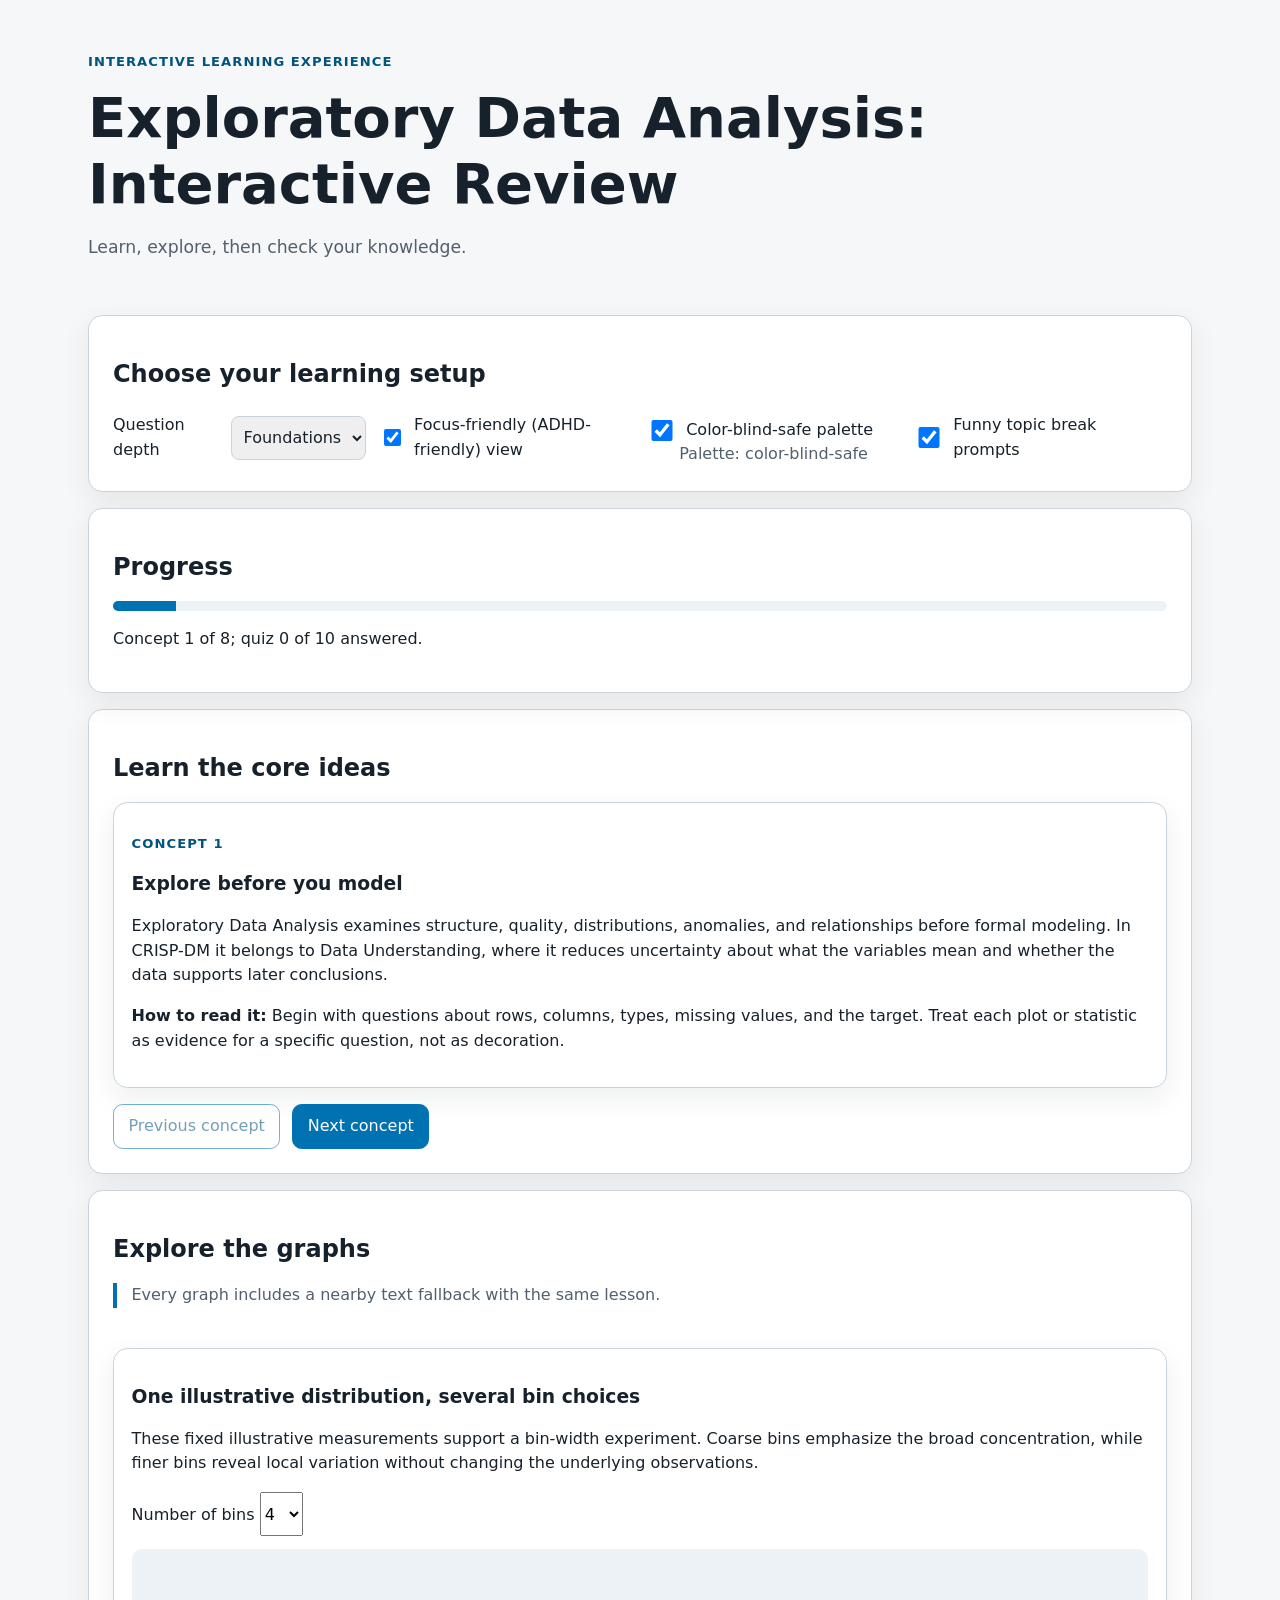
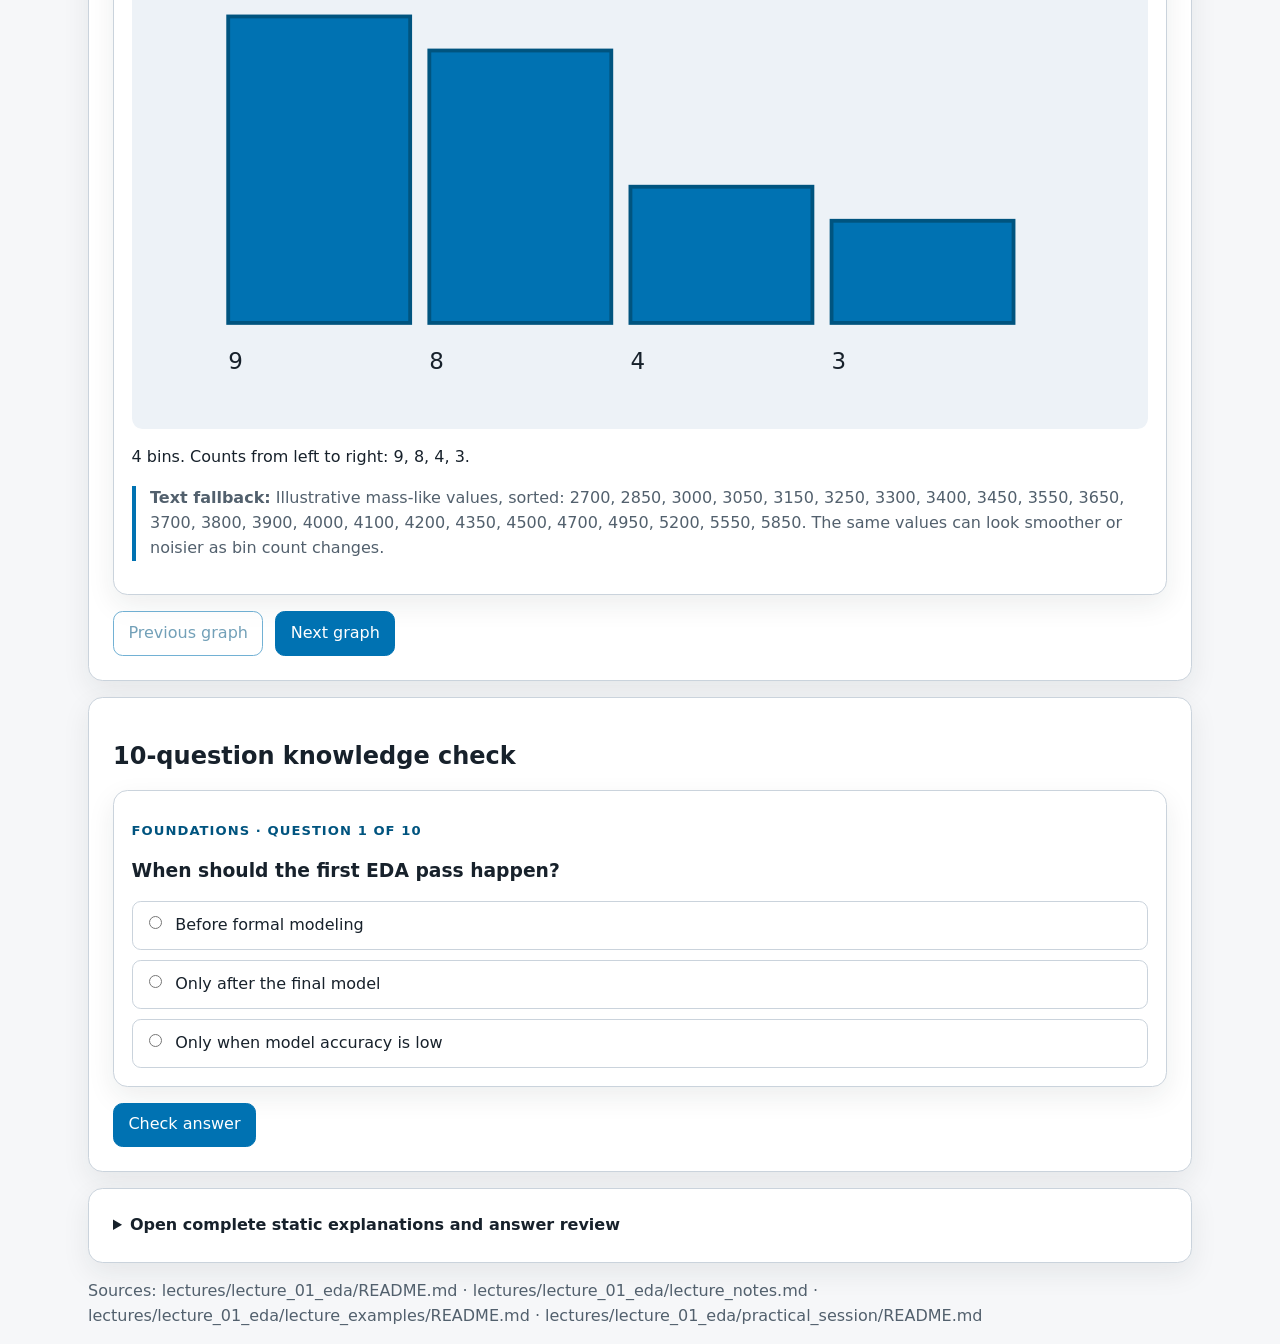
==== commit 9bbb3198: "test: cover semantic companions in CI" ====
--- a/lecture_experiences/lecture_01_eda/index.html
+++ b/lecture_experiences/lecture_01_eda/index.html
@@ -19,6 +19,10 @@
       --danger: #a33a3a;
       --border: #cad3dc;
       --focus: #111111;
+      --graph-primary: #6d28d9;
+      --graph-primary-strong: #4c1d95;
+      --graph-secondary: #0f766e;
+      --graph-secondary-strong: #115e59;
       --shadow: 0 10px 28px rgb(23 33 43 / 8%);
       font-family: system-ui, -apple-system, BlinkMacSystemFont, "Segoe UI", sans-serif;
     }
@@ -30,6 +34,10 @@
       --success: #009e73;
       --danger: #cc79a7;
       --focus: #000000;
+      --graph-primary: #0072b2;
+      --graph-primary-strong: #00547f;
+      --graph-secondary: #d55e00;
+      --graph-secondary-strong: #9f4500;
     }
 
     * {
@@ -184,6 +192,11 @@
       width: 1.35rem;
     }
 
+    .setting-status {
+      color: var(--muted);
+      margin: -0.65rem 0 0 2rem;
+    }
+
     textarea {
       border: 1px solid var(--border);
       border-radius: 0.55rem;
@@ -270,15 +283,121 @@
     }
 
     .mark-primary {
-      fill: var(--accent);
-      stroke: var(--accent-strong);
+      fill: var(--graph-primary);
+      stroke: var(--graph-primary-strong);
       stroke-width: 2;
     }
 
     .mark-secondary {
+      color: var(--graph-secondary);
       fill: url("#diagonal-hatch");
-      stroke: var(--secondary);
+      stroke: var(--graph-secondary-strong);
       stroke-width: 3;
+    }
+
+    .mark-series-primary {
+      fill: var(--graph-primary);
+      stroke: var(--graph-primary-strong);
+      stroke-width: 2;
+    }
+
+    .mark-series-secondary {
+      color: var(--graph-secondary);
+      fill: url("#diagonal-hatch");
+      stroke: var(--graph-secondary-strong);
+      stroke-width: 3;
+    }
+
+    .boundary-line,
+    .zero-line {
+      fill: none;
+      stroke: var(--graph-secondary-strong);
+      stroke-dasharray: 9 6;
+      stroke-width: 3;
+    }
+
+    .residual-line {
+      stroke: var(--graph-secondary-strong);
+      stroke-width: 2;
+    }
+
+    .metric-bar {
+      fill: var(--graph-primary);
+      stroke: var(--graph-primary-strong);
+      stroke-width: 2;
+    }
+
+    .confusion-cell rect {
+      stroke-width: 3;
+    }
+
+    .confusion-cell text {
+      fill: var(--ink);
+      font-size: 16px;
+      font-weight: 750;
+    }
+
+    .outcome-tn rect,
+    .outcome-tp rect {
+      fill: var(--graph-primary);
+      fill-opacity: 0.22;
+      stroke: var(--graph-primary-strong);
+    }
+
+    .outcome-fp,
+    .outcome-fn {
+      color: var(--graph-secondary);
+    }
+
+    .outcome-fp rect,
+    .outcome-fn rect {
+      fill: url("#diagonal-hatch");
+      stroke: var(--graph-secondary-strong);
+    }
+
+    .coefficient-line {
+      fill: none;
+      stroke-width: 3;
+    }
+
+    .feature-label {
+      fill: var(--ink);
+      font-size: 11px;
+      font-weight: 700;
+    }
+
+    .coefficient-legend {
+      color: var(--muted);
+      margin: 0.75rem 0 0;
+    }
+
+    .model-ridge {
+      stroke: var(--graph-primary);
+    }
+
+    .model-lasso {
+      stroke: var(--graph-secondary);
+      stroke-dasharray: 8 5;
+    }
+
+    .coefficient-zero {
+      color: var(--graph-secondary-strong);
+      fill: var(--surface);
+      stroke: currentColor;
+      stroke-width: 3;
+    }
+
+    .visualization-table {
+      border-collapse: collapse;
+      margin-top: 0.75rem;
+      width: 100%;
+    }
+
+    .visualization-table th,
+    .visualization-table td {
+      border-bottom: 1px solid var(--border);
+      padding: 0.4rem 0.55rem;
+      text-align: left;
     }
 
     .graph-fallback {
@@ -416,10 +535,15 @@
           <input data-setting="focus" type="checkbox">
           <span>Focus-friendly (ADHD-friendly) view</span>
         </label>
-        <label class="setting">
-          <input data-setting="color-blind" type="checkbox">
-          <span>Color-blind-safe palette</span>
-        </label>
+        <div>
+          <label class="setting">
+            <input data-setting="color-blind" type="checkbox">
+            <span>Color-blind-safe palette</span>
+          </label>
+          <p id="palette-status" class="setting-status" aria-live="polite">
+            Palette: standard
+          </p>
+        </div>
         <label class="setting">
           <input data-setting="break-prompts" type="checkbox">
           <span>Funny topic break prompts</span>
@@ -498,7 +622,275 @@
     <p class="source-list" id="source-list"></p>
   </footer>
 
+  <script>
+(function exposeQuizStateMachine(root, factory) {
+  "use strict";
+
+  const api = factory();
+  if (typeof module !== "undefined" && module.exports) {
+    module.exports = api;
+  }
+  root.LearningExperienceQuiz = api;
+})(typeof globalThis === "undefined" ? this : globalThis, function createQuizStateMachine() {
+  "use strict";
+
+  function blankQuestionState() {
+    return {
+      attempts: 0,
+      firstAttemptCorrect: null,
+      complete: false,
+    };
+  }
+
+  function createQuizState(questionCount, settings = {}) {
+    return {
+      quizIndex: 0,
+      questionStates: Array.from({ length: questionCount }, blankQuestionState),
+      responses: [],
+      selection: [],
+      feedback: null,
+      showResults: false,
+      settings: { ...settings },
+    };
+  }
+
+  function currentQuestionState(state) {
+    return state.questionStates[state.quizIndex];
+  }
+
+  function normalizedAnswer(value) {
+    const values = Array.isArray(value) ? value : [value];
+    return values.map((item) => String(item).trim().toLocaleLowerCase()).sort();
+  }
+
+  function answersMatch(selected, answer) {
+    return JSON.stringify(normalizedAnswer(selected)) ===
+      JSON.stringify(normalizedAnswer(answer));
+  }
+
+  function selectAnswer(state, selected) {
+    if (currentQuestionState(state)?.complete) return state;
+    const values = Array.isArray(selected) ? selected : [selected];
+    return {
+      ...state,
+      selection: values.map((value) => String(value).trim()).filter(Boolean),
+      feedback: null,
+    };
+  }
+
+  function submitAnswer(state, question) {
+    const questionState = currentQuestionState(state);
+    if (!questionState || questionState.complete) return state;
+    if (!state.selection.length) {
+      return {
+        ...state,
+        feedback: {
+          correct: false,
+          message: "Choose an answer before checking.",
+          missing: true,
+        },
+      };
+    }
+
+    const correct = answersMatch(state.selection, question.answer);
+    const attempts = questionState.attempts + 1;
+    const updatedQuestionState = {
+      attempts,
+      firstAttemptCorrect:
+        questionState.firstAttemptCorrect === null
+          ? correct
+          : questionState.firstAttemptCorrect,
+      complete: correct,
+    };
+    const questionStates = state.questionStates.map((item, index) =>
+      index === state.quizIndex ? updatedQuestionState : item
+    );
+    const feedback = {
+      correct,
+      message: question.explanation,
+      missing: false,
+    };
+
+    if (!correct) {
+      return { ...state, questionStates, feedback };
+    }
+
+    return {
+      ...state,
+      questionStates,
+      feedback,
+      responses: [
+        ...state.responses,
+        {
+          id: question.id,
+          prompt: question.prompt,
+          selected: [...state.selection],
+          answer: question.answer,
+          explanation: question.explanation,
+          correct,
+          attempts,
+          firstAttemptCorrect: updatedQuestionState.firstAttemptCorrect,
+        },
+      ],
+    };
+  }
+
+  function canAdvance(state) {
+    return !state.showResults && Boolean(currentQuestionState(state)?.complete);
+  }
+
+  function completedCount(state) {
+    return state.questionStates.filter((questionState) => questionState.complete).length;
+  }
+
+  function nextQuestion(state) {
+    if (!canAdvance(state)) return state;
+    if (state.quizIndex >= state.questionStates.length - 1) {
+      return {
+        ...state,
+        selection: [],
+        feedback: null,
+        showResults: true,
+      };
+    }
+    return {
+      ...state,
+      quizIndex: state.quizIndex + 1,
+      selection: [],
+      feedback: null,
+    };
+  }
+
+  function summarize(state) {
+    return {
+      completed: completedCount(state),
+      firstAttemptCorrect: state.responses.filter(
+        (response) => response.firstAttemptCorrect
+      ).length,
+      totalAttempts: state.responses.reduce(
+        (total, response) => total + response.attempts,
+        0
+      ),
+    };
+  }
+
+  function withSettings(state, settings) {
+    return { ...state, settings: { ...settings } };
+  }
+
+  function retryQuiz(state) {
+    return createQuizState(state.questionStates.length, state.settings);
+  }
+
+  return {
+    answersMatch,
+    canAdvance,
+    completedCount,
+    createQuizState,
+    currentQuestionState,
+    nextQuestion,
+    retryQuiz,
+    selectAnswer,
+    submitAnswer,
+    summarize,
+    withSettings,
+  };
+});
+
+  </script>
   <script>const CONTENT = {"meta":{"experience_id":"lecture-01-eda","title":"Exploratory Data Analysis: Interactive Review","sources":["lectures/lecture_01_eda/README.md","lectures/lecture_01_eda/lecture_notes.md","lectures/lecture_01_eda/lecture_examples/README.md","lectures/lecture_01_eda/practical_session/README.md"]},"defaults":{"difficulty":"foundations","focus_mode":true,"color_blind":true,"break_prompts":true},"concepts":[{"id":"eda-before-modeling","title":"Explore before you model","explanation":"Exploratory Data Analysis examines structure, quality, distributions, anomalies, and relationships before formal modeling. In CRISP-DM it belongs to Data Understanding, where it reduces uncertainty about what the variables mean and whether the data supports later conclusions.","interpretation":"Begin with questions about rows, columns, types, missing values, and the target. Treat each plot or statistic as evidence for a specific question, not as decoration.","common_mistakes":["Fitting a model before checking whether columns, units, and missing values are sensible.","Treating EDA as a one-time checklist instead of returning to it after data changes."],"sources":["lectures/lecture_01_eda/lecture_notes.md","lectures/lecture_01_eda/practical_session/README.md"]},{"id":"data-types-and-structure","title":"Structure and data types choose the question","explanation":"Rows, columns, data types, unique values, and missingness define the dataset you actually have. Numerical, categorical, ordinal, and time-series variables require different summaries and plots.","interpretation":"Use numerical summaries for measured quantities, counts and proportions for categories, and preserve the ordering of ordinal categories. Inspect structure before plotting so a numeric-looking code is not mistaken for a measured quantity.","common_mistakes":["Taking the mean of an unordered category code.","Treating an ordered category as though its levels had no order."],"sources":["lectures/lecture_01_eda/lecture_notes.md","lectures/lecture_01_eda/practical_session/README.md"]},{"id":"center-spread-skew","title":"Read center, spread, and shape together","explanation":"Mean, median, and mode describe different notions of center; variance and standard deviation describe spread; skewness describes asymmetry. The mean uses every value and is sensitive to extremes, while the median is more robust.","interpretation":"For a right-skewed variable, report the median alongside its spread and distribution shape. A single average cannot show whether values are concentrated, variable, or asymmetric.","common_mistakes":["Reporting a mean without checking the distribution or spread.","Assuming all libraries use the same bias correction or kurtosis convention."],"sources":["lectures/lecture_01_eda/lecture_notes.md"]},{"id":"histogram-bins","title":"Histogram shape depends on bins","explanation":"A histogram groups numerical values into bins to reveal frequency and shape. Too few bins can hide clusters or multiple peaks, while too many can make random variation look like meaningful structure.","interpretation":"Change the bin count and look for conclusions that remain stable. Use a histogram as one view of shape, supported by summaries or another view such as an ECDF.","common_mistakes":["Treating one arbitrary bin setting as the unique shape of the data.","Comparing histogram bar heights when the bin widths differ."],"sources":["lectures/lecture_01_eda/lecture_notes.md","lectures/lecture_01_eda/lecture_examples/README.md"]},{"id":"iqr-boxplot-outliers","title":"IQR fences flag observations for inspection","explanation":"The interquartile range is Q3 minus Q1 and contains the middle half of ordered observations. Many box plots flag values below Q1 - 1.5 × IQR or above Q3 + 1.5 × IQR.","interpretation":"A flagged point is unusual relative to this distribution, not automatically an error. Check its source, units, group, and domain meaning before deciding how to handle it.","common_mistakes":["Deleting every point beyond a box-plot whisker.","Reading the box as the full data range instead of the middle 50 percent."],"sources":["lectures/lecture_01_eda/lecture_notes.md","lectures/lecture_01_eda/practical_session/README.md"]},{"id":"scatter-association","title":"Association is evidence, not causation","explanation":"A scatter plot shows how two numerical variables vary together and can reveal direction, clusters, non-linearity, and outliers. Pearson correlation summarizes linear association but does not establish a causal mechanism.","interpretation":"Describe what the points show, then consider grouping variables, non-linear patterns, and domain explanations. A trend between flipper length and body mass does not prove that changing one causes the other.","common_mistakes":["Using correlation as proof of causation.","Concluding that no relationship exists because Pearson correlation is near zero."],"sources":["lectures/lecture_01_eda/lecture_notes.md","lectures/lecture_01_eda/practical_session/README.md"]},{"id":"missing-counts-proportions","title":"Compare missing counts in context","explanation":"A missing-value count gives the number of unavailable observations, while a missing proportion divides that count by the relevant total. Proportions make columns or groups of different sizes comparable.","interpretation":"Report both count and denominator. Then investigate whether missingness is concentrated in particular variables or groups, because missing data can change summaries and interpretation.","common_mistakes":["Comparing raw missing counts across datasets of very different sizes.","Treating missingness only as a cleaning inconvenience without checking its pattern."],"sources":["lectures/lecture_01_eda/lecture_notes.md","lectures/lecture_01_eda/practical_session/README.md"]},{"id":"automation-with-reasoning","title":"Automation starts the investigation","explanation":"Automated EDA tools can quickly summarize types, missingness, quantiles, distributions, and correlations. They save time and make initial reporting consistent, but they lack domain context and may miss subtle problems.","interpretation":"Use an automated report to generate questions and prioritize checks. Confirm important findings with targeted manual inspection and explain why each finding matters.","common_mistakes":["Submitting an automated report as though it were a reasoned analysis.","Assuming an inferred type or highlighted correlation must be correct."],"sources":["lectures/lecture_01_eda/lecture_notes.md","lectures/lecture_01_eda/lecture_examples/README.md"]}],"visualizations":[{"id":"penguin-mass-bins","type":"histogram","title":"One illustrative distribution, several bin choices","explanation":"These fixed illustrative measurements support a bin-width experiment. Coarse bins emphasize the broad concentration, while finer bins reveal local variation without changing the underlying observations.","data":[2700,2850,3000,3050,3150,3250,3300,3400,3450,3550,3650,3700,3800,3900,4000,4100,4200,4350,4500,4700,4950,5200,5550,5850],"controls":{"bins":[4,6,8,12]},"fallback":"Illustrative mass-like values, sorted: 2700, 2850, 3000, 3050, 3150, 3250, 3300, 3400, 3450, 3550, 3650, 3700, 3800, 3900, 4000, 4100, 4200, 4350, 4500, 4700, 4950, 5200, 5550, 5850. The same values can look smoother or noisier as bin count changes."},{"id":"mass-iqr-fence","type":"boxplot","title":"An IQR flag is not a deletion command","explanation":"Change the fence multiplier and notice which observations are flagged. The rule describes unusual position in this sample; it does not diagnose a measurement error.","data":[28,29,30,30,31,31,32,32,33,34,35,36,37,42,52],"controls":{"fence_multipliers":[1,1.5,2]},"fallback":"Sorted measurements: 28, 29, 30, 30, 31, 31, 32, 32, 33, 34, 35, 36, 37, 42, 52. A 1 × IQR fence flags 42 and 52, while wider fences flag only 52. Either flag still needs source and domain inspection."},{"id":"flipper-mass-association","type":"scatter","title":"Illustrative flipper length and body mass association","explanation":"These fixed illustrative points model the positive association discussed in the lecture: larger flipper measurements often coincide with larger body mass. The dashed line summarizes direction, not a causal claim.","data":[{"x":178,"y":3150},{"x":181,"y":3300},{"x":185,"y":3450},{"x":188,"y":3600},{"x":191,"y":3500},{"x":195,"y":3900},{"x":199,"y":4050},{"x":203,"y":4300},{"x":210,"y":4700},{"x":216,"y":5100}],"controls":{"trend_line":true},"fallback":"Pairs of flipper length in millimetres and body mass in grams: (178, 3150), (181, 3300), (185, 3450), (188, 3600), (191, 3500), (195, 3900), (199, 4050), (203, 4300), (210, 4700), (216, 5100). Values generally rise together, with variation around the trend."},{"id":"penguin-missingness","type":"missingness","title":"Illustrative missingness: counts need denominators","explanation":"Compare raw missing counts with percentages in this fixed teaching example. A smaller count can represent the larger missing-data problem when its denominator is much smaller.","data":[{"label":"column A","missing":2,"total":344},{"label":"column B","missing":11,"total":344},{"label":"small subgroup","missing":6,"total":40},{"label":"large subgroup","missing":12,"total":300}],"controls":{"sort":["source","descending"]},"fallback":"Illustrative missingness table: column A 2/344 (about 0.6%); column B 11/344 (about 3.2%); small subgroup 6/40 (15%); large subgroup 12/300 (4%). Although 6 is a smaller count than 12, it is the larger proportion."}],"quizzes":{"foundations":[{"id":"eda-f-01","type":"single-choice","prompt":"When should the first EDA pass happen?","options":["Before formal modeling","Only after the final model","Only when model accuracy is low"],"answer":"Before formal modeling","explanation":"EDA belongs to Data Understanding and should reveal structure and quality issues before modeling choices are made.","concept":"eda-before-modeling"},{"id":"eda-f-02","type":"single-choice","prompt":"Which summary is most appropriate for an unordered species column?","options":["Counts and proportions","Mean and variance","Pearson correlation"],"answer":"Counts and proportions","explanation":"Species is categorical, so frequencies, proportions, mode, unique count, and missing count are meaningful summaries.","concept":"data-types-and-structure"},{"id":"eda-f-03","type":"single-choice","prompt":"Which measure of center is usually more robust to an extreme value?","options":["Median","Mean","Variance"],"answer":"Median","explanation":"The median depends on ordered position rather than the magnitude of every value, so a single extreme usually affects it less.","concept":"center-spread-skew"},{"id":"eda-f-04","type":"single-choice","prompt":"What does positive skewness describe?","options":["A long right tail","A long left tail","No spread"],"answer":"A long right tail","explanation":"Positive skew means the distribution extends farther toward large values; the mean is often pulled above the median.","concept":"center-spread-skew"},{"id":"eda-f-05","type":"single-choice","prompt":"What does a histogram bar count?","options":["Observations in a numerical interval","Causal effects","Missing column names"],"answer":"Observations in a numerical interval","explanation":"A histogram groups numerical observations into bins and displays their frequencies.","concept":"histogram-bins"},{"id":"eda-f-06","type":"single-choice","prompt":"How is the interquartile range calculated?","options":["Q3 minus Q1","Maximum minus minimum","Mean minus median"],"answer":"Q3 minus Q1","explanation":"IQR = Q3 - Q1 and describes the spread of the middle 50 percent of observations.","concept":"iqr-boxplot-outliers"},{"id":"eda-f-07","type":"single-choice","prompt":"What does a point beyond a standard box-plot whisker mean?","options":["It deserves inspection","It is certainly a data error","It proves the distribution is normal"],"answer":"It deserves inspection","explanation":"The 1.5 × IQR rule flags an unusual position; source and domain checks are needed before calling it erroneous.","concept":"iqr-boxplot-outliers"},{"id":"eda-f-08","type":"single-choice","prompt":"A strong scatter-plot trend proves that changing x causes y.","options":["False","True","Only when the line slopes upward"],"answer":"False","explanation":"Association can result from grouping, confounding, selection, or other mechanisms; a scatter plot alone does not establish causation.","concept":"scatter-association"},{"id":"eda-f-09","type":"single-choice","prompt":"Why report a missing proportion as well as a count?","options":["It accounts for the denominator","It makes every count smaller","It identifies the cause of missingness"],"answer":"It accounts for the denominator","explanation":"Dividing by the relevant total makes missingness comparable across columns or groups of different sizes.","concept":"missing-counts-proportions"},{"id":"eda-f-10","type":"single-choice","prompt":"What is the best role for an automated EDA report?","options":["A starting point for targeted checks","A replacement for interpretation","Proof that inferred types are correct"],"answer":"A starting point for targeted checks","explanation":"Automation is fast and consistent, but important findings still require context and manual confirmation.","concept":"automation-with-reasoning"}],"applied":[{"id":"eda-a-01","type":"single-choice","prompt":"A new table arrives with 344 rows. What should you inspect before drawing pair plots?","options":["Columns, types, unique values, and missingness","Only model accuracy","Only the target mean"],"answer":"Columns, types, unique values, and missingness","explanation":"Structural inspection establishes what each field represents and which analyses are valid before more elaborate plots.","concept":"data-types-and-structure"},{"id":"eda-a-02","type":"single-choice","prompt":"Household incomes are strongly right-skewed by a few very large values. Which center should be emphasized?","options":["Median","Mean only","Maximum"],"answer":"Median","explanation":"The median is less pulled by the large right-tail observations and better represents the ordered middle.","concept":"center-spread-skew"},{"id":"eda-a-03","type":"single-choice","prompt":"A cluster disappears when a histogram changes from 20 bins to 4. What is the sound next step?","options":["Check several bin settings and another distribution view","Declare the cluster nonexistent","Keep only the most dramatic plot"],"answer":"Check several bin settings and another distribution view","explanation":"Histogram appearance depends on bins, so a stable conclusion should survive reasonable settings and supporting views.","concept":"histogram-bins"},{"id":"eda-a-04","type":"single-choice","prompt":"If Q1 = 10 and Q3 = 14, which value lies above the usual upper 1.5 × IQR fence?","options":["25","18","14"],"answer":"25","explanation":"IQR is 4 and the upper fence is 14 + 1.5 × 4 = 20, so 25 is beyond it.","concept":"iqr-boxplot-outliers"},{"id":"eda-a-05","type":"single-choice","prompt":"Penguin flipper length and body mass rise together in a scatter plot. Which claim is supported?","options":["They have a positive association in these data","Longer flippers necessarily cause higher mass","Species cannot affect the pattern"],"answer":"They have a positive association in these data","explanation":"The plot supports a descriptive association; causal direction and possible group structure require additional evidence.","concept":"scatter-association"},{"id":"eda-a-06","type":"single-choice","prompt":"Group A has 20 missing values among 100 rows; group B has 30 among 300. Which has the larger missing proportion?","options":["Group A","Group B","They are equal"],"answer":"Group A","explanation":"Group A is 20% missing while group B is 10%, even though B has the larger raw count.","concept":"missing-counts-proportions"},{"id":"eda-a-07","type":"single-choice","prompt":"A column stores island names. Which pair gives the most useful first summary?","options":["Category counts and percentages","Variance and standard deviation","Skewness and kurtosis"],"answer":"Category counts and percentages","explanation":"Island is categorical, so frequency and relative frequency reveal group sizes and imbalance.","concept":"data-types-and-structure"},{"id":"eda-a-08","type":"single-choice","prompt":"Survey satisfaction uses Low, Medium, High. What must an analysis preserve?","options":["The ordering of the levels","An arbitrary numeric distance between labels","Only alphabetical order"],"answer":"The ordering of the levels","explanation":"This is ordinal data: order is meaningful, but equal numerical spacing between adjacent levels is not guaranteed.","concept":"data-types-and-structure"},{"id":"eda-a-09","type":"single-choice","prompt":"An automated report labels a numeric-looking ID column as continuous. What should you do?","options":["Inspect its meaning and unique values manually","Accept the type without question","Compute its mean and stop"],"answer":"Inspect its meaning and unique values manually","explanation":"Automated type inference lacks domain meaning; identifiers should not be analyzed as measured quantities merely because they use digits.","concept":"automation-with-reasoning"},{"id":"eda-a-10","type":"single-choice","prompt":"Why is standard deviation often easier to interpret than variance?","options":["It is in the original measurement units","It ignores all extreme values","It always lies between 0 and 1"],"answer":"It is in the original measurement units","explanation":"Standard deviation is the square root of variance, returning spread to the variable's original units.","concept":"center-spread-skew"}],"challenge":[{"id":"eda-c-01","type":"single-choice","prompt":"A pooled scatter plot shows a trend, but each species forms a separate cluster. What is the strongest interpretation?","options":["Inspect within-species and pooled patterns separately","Ignore species because the pooled line is enough","The pooled trend proves one mechanism"],"answer":"Inspect within-species and pooled patterns separately","explanation":"Group structure can create or alter an aggregate association, so both conditional and pooled views are needed.","concept":"scatter-association"},{"id":"eda-c-02","type":"single-choice","prompt":"Pearson correlation is near zero, but the scatter plot forms a clear U-shape. What follows?","options":["There is a non-linear relationship that Pearson correlation misses","There is no relationship","The scatter plot must be wrong"],"answer":"There is a non-linear relationship that Pearson correlation misses","explanation":"Pearson correlation summarizes linear association; opposite slopes on either side of a U can cancel numerically.","concept":"scatter-association"},{"id":"eda-c-03","type":"single-choice","prompt":"A biologically plausible penguin measurement lies beyond the 1.5 × IQR fence. What is the defensible action?","options":["Retain it while checking source, units, and influence","Delete it automatically","Replace it with the mean immediately"],"answer":"Retain it while checking source, units, and influence","explanation":"The fence flags rarity, not invalidity; provenance and sensitivity checks should guide any treatment.","concept":"iqr-boxplot-outliers"},{"id":"eda-c-04","type":"single-choice","prompt":"Two reports use the same observations but one histogram looks bimodal and the other smooth. What should be audited first?","options":["Bin edges and widths","The causal mechanism","The missing-data cause"],"answer":"Bin edges and widths","explanation":"Histogram structure can change materially with bin definitions even though the underlying observations are identical.","concept":"histogram-bins"},{"id":"eda-c-05","type":"single-choice","prompt":"Two columns each have 10 missing cells; one has 50 rows and one has 1000. Which statement is accurate?","options":["Their counts match but their missing proportions differ","Their missing-data impact is identical","The larger table has the larger proportion"],"answer":"Their counts match but their missing proportions differ","explanation":"The proportions are 20% and 1%, showing why the denominator is essential to interpretation.","concept":"missing-counts-proportions"},{"id":"eda-c-06","type":"single-choice","prompt":"Which ordering is a common signature of a positively skewed distribution?","options":["Mode \u003c Median \u003c Mean","Mean \u003c Median \u003c Mode","Mean = Median = Mode always"],"answer":"Mode \u003c Median \u003c Mean","explanation":"Large right-tail values pull the mean farthest right, while the mode remains near the most frequent region.","concept":"center-spread-skew"},{"id":"eda-c-07","type":"single-choice","prompt":"One library reports normal-distribution kurtosis near 3 and another near 0. What should you check?","options":["Whether Fisher's definition subtracts 3","Whether the median was sorted","Whether categories were alphabetized"],"answer":"Whether Fisher's definition subtracts 3","explanation":"Fisher kurtosis uses normal = 0 by subtracting 3, while another convention reports normal = 3.","concept":"center-spread-skew"},{"id":"eda-c-08","type":"single-choice","prompt":"An automated report highlights a strong correlation between an ID and the target. Why is skepticism warranted?","options":["The ID may encode ordering, leakage, or collection artifacts","Automated correlations are always causal","IDs are always continuous measurements"],"answer":"The ID may encode ordering, leakage, or collection artifacts","explanation":"A numeric association can be real in the table yet meaningless or harmful for the intended modeling problem.","concept":"automation-with-reasoning"},{"id":"eda-c-09","type":"single-choice","prompt":"What is the best use of a correlation heatmap during early EDA?","options":["Screen pairs for follow-up plots and domain checks","Prove causal relationships among all features","Replace every univariate summary"],"answer":"Screen pairs for follow-up plots and domain checks","explanation":"A heatmap efficiently surfaces linear associations but cannot establish causality or show all distributional structure.","concept":"scatter-association"},{"id":"eda-c-10","type":"single-choice","prompt":"Why revisit EDA after preprocessing creates transformed features?","options":["Transformations can change distributions, missingness, and relationships","EDA is required only for raw data","Model scores make data checks unnecessary"],"answer":"Transformations can change distributions, missingness, and relationships","explanation":"EDA is iterative: whenever the representation changes, earlier assumptions and patterns should be checked again.","concept":"eda-before-modeling"}]},"break_prompts":["Stretch those whiskers before the next box plot.","Give your eyes a tiny interquartile break: middle 50 percent relaxed.","Stand up and form a positive association with the water bottle.","No timer, no pressure: let the histogram bins settle before continuing."]};</script>
+  <script>(function visualizationModelsFactory(root, factory) {
+  const api = factory();
+  if (typeof module === "object" && module.exports) module.exports = api;
+  root.LearningVisualizationModels = api;
+})(typeof globalThis === "object" ? globalThis : this, function buildModels() {
+  "use strict";
+
+  function safeRatio(numerator, denominator) {
+    return denominator === 0 ? null : numerator / denominator;
+  }
+
+  function thresholdSummary(records, threshold) {
+    const counts = { tp: 0, fp: 0, tn: 0, fn: 0 };
+    records.forEach((record) => {
+      const predicted = Number(record.score) >= threshold ? 1 : 0;
+      const actual = Number(record.actual);
+      if (predicted === 1 && actual === 1) counts.tp += 1;
+      else if (predicted === 1 && actual === 0) counts.fp += 1;
+      else if (predicted === 0 && actual === 0) counts.tn += 1;
+      else counts.fn += 1;
+    });
+    return {
+      threshold,
+      ...counts,
+      precision: safeRatio(counts.tp, counts.tp + counts.fp),
+      recall: safeRatio(counts.tp, counts.tp + counts.fn),
+    };
+  }
+
+  function seriesStyles(seriesNames) {
+    const names = [...new Set(seriesNames.map(String))].sort();
+    const styles = [
+      { colorRole: "primary", shape: "circle", pattern: "solid" },
+      { colorRole: "secondary", shape: "square", pattern: "hatched" },
+    ];
+    return Object.fromEntries(names.map((name, index) => [name, styles[index]]));
+  }
+
+  function boundarySummary(points, boundary, positiveSeries) {
+    const allSeries = [...new Set(points.map((point) => String(point.series)))].sort();
+    const negativeSeries = allSeries.find((series) => series !== positiveSeries);
+    const mapped = points.map((point) => {
+      const boundaryY = Number(boundary.slope) * Number(point.x) + Number(boundary.intercept);
+      const predictedSeries = Number(point.y) >= boundaryY ? positiveSeries : negativeSeries;
+      return {
+        ...point,
+        boundaryY,
+        predictedSeries,
+        correct: predictedSeries === String(point.series),
+      };
+    });
+    const correct = mapped.filter((point) => point.correct).length;
+    return { points: mapped, correct, incorrect: mapped.length - correct };
+  }
+
+  function residualPoints(scenario) {
+    return scenario.points.map((point) => ({
+      ...point,
+      fitted: Number(point.predicted),
+      residual: Number(point.observed) - Number(point.predicted),
+    }));
+  }
+
+  function coefficientSnapshot(data, index) {
+    return {
+      penalty: Number(data.penalties[index]),
+      rows: data.series.map((series) => ({
+        feature: String(series.feature),
+        ridge: Number(series.ridge[index]),
+        lasso: Number(series.lasso[index]),
+        lassoIsZero: Number(series.lasso[index]) === 0,
+      })),
+    };
+  }
+
+  function errorMetricSummary(baseErrors, adjustableError) {
+    const errors = [...baseErrors.map(Number), Number(adjustableError)];
+    const mae = errors.reduce((sum, value) => sum + Math.abs(value), 0) / errors.length;
+    const mse = errors.reduce((sum, value) => sum + value ** 2, 0) / errors.length;
+    return { errors, mae, mse, rmse: Math.sqrt(mse) };
+  }
+
+  return {
+    boundarySummary,
+    coefficientSnapshot,
+    errorMetricSummary,
+    residualPoints,
+    seriesStyles,
+    thresholdSummary,
+  };
+});
+</script>
   <script>
     "use strict";
 
@@ -545,9 +937,7 @@
       breakPrompts: savedBoolean(savedSettings.breakPrompts, CONTENT.defaults.break_prompts),
       conceptIndex: 0,
       visualizationIndex: 0,
-      quizIndex: 0,
-      responses: [],
-      questionStates: [],
+      quiz: null,
     };
 
     const byId = (id) => document.getElementById(id);
@@ -558,27 +948,38 @@
       .replaceAll('"', "&quot;")
       .replaceAll("'", "&#039;");
 
-    function saveSettings() {
-      safeStorage.set(storageKey, JSON.stringify({
+    function learnerSettings() {
+      return {
         difficulty: state.difficulty,
         focus: state.focus,
         colorBlind: state.colorBlind,
         breakPrompts: state.breakPrompts,
-      }));
+      };
+    }
+
+    function saveSettings() {
+      const settings = learnerSettings();
+      if (state.quiz) {
+        state.quiz = LearningExperienceQuiz.withSettings(state.quiz, settings);
+      }
+      safeStorage.set(storageKey, JSON.stringify(settings));
     }
 
     function updateProgress() {
       const conceptPart = CONTENT.concepts.length
         ? (state.conceptIndex + 1) / CONTENT.concepts.length
         : 1;
-      const quizPart = state.responses.length / 10;
+      const completedQuestions = state.quiz
+        ? LearningExperienceQuiz.completedCount(state.quiz)
+        : 0;
+      const quizPart = completedQuestions / 10;
       const percentage = Math.round(((conceptPart + quizPart) / 2) * 100);
       const progress = document.querySelector('[role="progressbar"]');
       progress.setAttribute("aria-valuenow", String(percentage));
       document.querySelector(".progress-value").style.width = `${percentage}%`;
       byId("progress-text").textContent =
         `Concept ${state.conceptIndex + 1} of ${CONTENT.concepts.length}; ` +
-        `quiz ${state.responses.length} of 10 answered.`;
+        `quiz ${completedQuestions} of 10 answered.`;
     }
 
     function showBreakPrompt(index) {
@@ -598,6 +999,9 @@
       document.querySelector('[data-setting="focus"]').checked = state.focus;
       document.querySelector('[data-setting="color-blind"]').checked = state.colorBlind;
       document.querySelector('[data-setting="break-prompts"]').checked = state.breakPrompts;
+      byId("palette-status").textContent = state.colorBlind
+        ? "Palette: color-blind-safe"
+        : "Palette: standard";
       if (!state.breakPrompts) byId("break-prompt").hidden = true;
       saveSettings();
       renderConcepts();
@@ -776,7 +1180,374 @@
       ).join("; ");
     }
 
+    function renderBinaryThreshold(visualization, target, summary, threshold) {
+      const result = LearningVisualizationModels.thresholdSummary(
+        visualization.data,
+        threshold,
+      );
+      const formatMetric = (value) => value === null ? "not defined" : value.toFixed(2);
+      const positive = escapeHtml(String(visualization.labels.positive));
+      const negative = escapeHtml(String(visualization.labels.negative));
+      target.innerHTML = `<div class="threshold-layout">
+        <svg viewBox="0 0 520 250" role="img"
+          aria-label="${escapeHtml(visualization.title)} confusion matrix">
+          <text class="chart-label" x="240" y="24">Predicted ${negative}</text>
+          <text class="chart-label" x="385" y="24">Predicted ${positive}</text>
+          <text class="chart-label" x="12" y="95">Actual ${negative}</text>
+          <text class="chart-label" x="12" y="190">Actual ${positive}</text>
+          <g class="confusion-cell outcome-tn">
+            <rect x="190" y="45" width="135" height="80"></rect>
+            <text x="245" y="88">TN ${result.tn}</text>
+          </g>
+          <g class="confusion-cell outcome-fp">
+            <rect x="335" y="45" width="135" height="80"></rect>
+            <text x="390" y="88">FP ${result.fp}</text>
+          </g>
+          <g class="confusion-cell outcome-fn">
+            <rect x="190" y="140" width="135" height="80"></rect>
+            <text x="245" y="183">FN ${result.fn}</text>
+          </g>
+          <g class="confusion-cell outcome-tp">
+            <rect x="335" y="140" width="135" height="80"></rect>
+            <text x="390" y="183">TP ${result.tp}</text>
+          </g>
+        </svg>
+      </div>`;
+      summary.textContent =
+        `Threshold ${threshold.toFixed(2)}. TP ${result.tp}, FP ${result.fp}, ` +
+        `TN ${result.tn}, FN ${result.fn}. Precision ${formatMetric(result.precision)}; ` +
+        `recall ${formatMetric(result.recall)}.`;
+    }
+
+    function renderLabeledScatter(visualization, target, summary, boundaryId) {
+      const points = visualization.data;
+      const boundaries = visualization.controls.boundaries;
+      const boundary = boundaries.find((candidate) => candidate.id === boundaryId)
+        || boundaries.find((candidate) => candidate.id === visualization.controls.initial)
+        || boundaries[0];
+      const positiveSeries = String(visualization.labels.positive_series);
+      const result = LearningVisualizationModels.boundarySummary(
+        points,
+        boundary,
+        positiveSeries,
+      );
+      const styles = LearningVisualizationModels.seriesStyles(
+        points.map((point) => point.series),
+      );
+      const xs = points.map((point) => Number(point.x));
+      const ys = points.map((point) => Number(point.y));
+      const minX = Math.min(...xs);
+      const maxX = Math.max(...xs);
+      const boundaryYs = [
+        Number(boundary.slope) * minX + Number(boundary.intercept),
+        Number(boundary.slope) * maxX + Number(boundary.intercept),
+      ];
+      const minY = Math.min(...ys, ...boundaryYs);
+      const maxY = Math.max(...ys, ...boundaryYs);
+      const xScale = (value) => 65 + ((value - minX) / Math.max(1, maxX - minX)) * 410;
+      const yScale = (value) => 220 - ((value - minY) / Math.max(1, maxY - minY)) * 175;
+      const pointMark = (point) => {
+        const series = String(point.series);
+        const style = styles[series];
+        const seriesLabel = visualization.labels.series[series];
+        const predictedLabel = visualization.labels.series[point.predictedSeries];
+        const title = `True series ${seriesLabel}: ${visualization.labels.x_axis} ${point.x}, ` +
+          `${visualization.labels.y_axis} ${point.y}; predicted as ${predictedLabel}`;
+        if (style.shape === "square") {
+          return `<rect class="mark-series-${style.colorRole}" data-shape="${style.shape}"
+            x="${xScale(Number(point.x)) - 7}" y="${yScale(Number(point.y)) - 7}"
+            width="14" height="14"><title>${escapeHtml(title)}</title></rect>`;
+        }
+        return `<circle class="mark-series-${style.colorRole}" data-shape="${style.shape}"
+          cx="${xScale(Number(point.x))}" cy="${yScale(Number(point.y))}" r="7">
+          <title>${escapeHtml(title)}</title></circle>`;
+      };
+      target.innerHTML = `<svg viewBox="0 0 520 270" role="img"
+        aria-label="${escapeHtml(visualization.title)} labeled scatter plot">
+        <line x1="65" y1="220" x2="475" y2="220" stroke="currentColor"></line>
+        <line x1="65" y1="45" x2="65" y2="220" stroke="currentColor"></line>
+        <line class="boundary-line" x1="${xScale(minX)}" y1="${yScale(boundaryYs[0])}"
+          x2="${xScale(maxX)}" y2="${yScale(boundaryYs[1])}">
+          <title>${escapeHtml(boundary.label)}</title>
+        </line>
+        ${result.points.map(pointMark).join("")}
+        <text class="chart-label" x="210" y="255">
+          ${escapeHtml(visualization.labels.x_axis)}
+        </text>
+        <text class="chart-label" x="8" y="28">
+          ${escapeHtml(visualization.labels.y_axis)}
+        </text>
+      </svg>`;
+      summary.textContent =
+        `${boundary.label}. ${result.correct} of ${result.points.length} illustrative ` +
+        `points are on the expected side; ${result.incorrect} are not.`;
+    }
+
+    function renderResidualDiagnostics(visualization, target, summary, scenarioId) {
+      const scenarios = visualization.data.scenarios;
+      const scenario = scenarios.find((candidate) => candidate.id === scenarioId)
+        || scenarios.find((candidate) => candidate.id === visualization.controls.initial)
+        || scenarios[0];
+      const points = LearningVisualizationModels.residualPoints(scenario);
+      const xs = points.map((point) => Number(point.x));
+      const targets = points.flatMap((point) => [
+        Number(point.observed),
+        Number(point.predicted),
+      ]);
+      const residuals = points.map((point) => point.residual);
+      const minX = Math.min(...xs);
+      const maxX = Math.max(...xs);
+      const minTarget = Math.min(...targets);
+      const maxTarget = Math.max(...targets);
+      const maxAbsResidual = Math.max(1, ...residuals.map(Math.abs));
+      const xScale = (value) => 65 + ((value - minX) / Math.max(1, maxX - minX)) * 410;
+      const targetScale = (value) =>
+        185 - ((value - minTarget) / Math.max(1, maxTarget - minTarget)) * 140;
+      const fittedMin = Math.min(...points.map((point) => point.fitted));
+      const fittedMax = Math.max(...points.map((point) => point.fitted));
+      const fittedScale = (value) =>
+        65 + ((value - fittedMin) / Math.max(1, fittedMax - fittedMin)) * 410;
+      const residualScale = (value) => 115 - (value / maxAbsResidual) * 70;
+      target.innerHTML = `<svg viewBox="0 0 520 220" role="img"
+          aria-label="${escapeHtml(visualization.title)} observed and predicted panel">
+          ${points.map((point) => `<g>
+            <line class="residual-line" x1="${xScale(Number(point.x))}"
+              y1="${targetScale(Number(point.observed))}"
+              x2="${xScale(Number(point.x))}" y2="${targetScale(point.fitted)}"></line>
+            <circle class="mark-series-primary" data-shape="circle"
+              cx="${xScale(Number(point.x))}" cy="${targetScale(Number(point.observed))}" r="6">
+              <title>Observed ${escapeHtml(point.observed)} at
+                ${escapeHtml(visualization.labels.x_axis)} ${escapeHtml(point.x)}</title>
+            </circle>
+            <rect class="mark-series-secondary" data-shape="square"
+              x="${xScale(Number(point.x)) - 5}" y="${targetScale(point.fitted) - 5}"
+              width="10" height="10">
+              <title>Predicted ${escapeHtml(point.predicted)} at
+                ${escapeHtml(visualization.labels.x_axis)} ${escapeHtml(point.x)}</title>
+            </rect>
+          </g>`).join("")}
+          <text class="chart-label" x="205" y="212">
+            ${escapeHtml(visualization.labels.x_axis)}
+          </text>
+          <text class="chart-label" x="8" y="26">
+            ${escapeHtml(visualization.labels.target_axis)}
+          </text>
+        </svg>
+        <svg viewBox="0 0 520 220" role="img"
+          aria-label="${escapeHtml(visualization.title)} residual against fitted panel">
+          <line class="zero-line" x1="65" y1="${residualScale(0)}"
+            x2="475" y2="${residualScale(0)}"></line>
+          <text class="chart-label" x="70" y="${residualScale(0) - 8}">Positive residual</text>
+          <text class="chart-label" x="70" y="${residualScale(0) + 18}">Negative residual</text>
+          <text class="chart-label" x="425" y="${residualScale(0) - 8}">Zero residual</text>
+          ${points.map((point) => `<circle class="mark-series-primary" data-shape="circle"
+            cx="${fittedScale(point.fitted)}" cy="${residualScale(point.residual)}" r="6">
+            <title>Fitted ${point.fitted.toFixed(2)}, residual
+              ${point.residual.toFixed(2)}</title>
+          </circle>`).join("")}
+          <text class="chart-label" x="220" y="212">Fitted value</text>
+          <text class="chart-label" x="8" y="26">
+            ${escapeHtml(visualization.labels.residual_axis)}
+          </text>
+        </svg>`;
+      summary.textContent =
+        `${scenario.label}. Illustrative residuals range from ` +
+        `${Math.min(...residuals).toFixed(2)} to ${Math.max(...residuals).toFixed(2)}.`;
+    }
+
+    function coefficientFeatureStyle(featureIndex) {
+      const styles = [
+        { dashArray: "", marker: "●" },
+        { dashArray: "10 4", marker: "■" },
+        { dashArray: "2 4", marker: "▲" },
+        { dashArray: "14 3 2 3", marker: "◆" },
+      ];
+      return styles[featureIndex % styles.length];
+    }
+
+    function renderCoefficientPath(visualization, target, summary, selectedIndex) {
+      const data = visualization.data;
+      const index = Math.max(
+        0,
+        Math.min(data.penalties.length - 1, Number(selectedIndex)),
+      );
+      const snapshot = LearningVisualizationModels.coefficientSnapshot(data, index);
+      const allValues = data.series.flatMap((series) => [...series.ridge, ...series.lasso])
+        .map(Number);
+      const maxAbs = Math.max(1, ...allValues.map(Math.abs));
+      const xScale = (step) =>
+        65 + (step / Math.max(1, data.penalties.length - 1)) * 410;
+      const yScale = (value) => 120 - (Number(value) / maxAbs) * 85;
+      const paths = data.series.flatMap((series, featureIndex) =>
+        ["ridge", "lasso"].map((model) => {
+          const values = series[model];
+          const featureStyle = coefficientFeatureStyle(featureIndex);
+          const points = values.map(
+            (value, step) => `${xScale(step)},${yScale(value)}`,
+          ).join(" ");
+          const label = model === "ridge"
+            ? `<text class="feature-label" x="${xScale(data.penalties.length - 1) - 4}"
+                y="${yScale(values[values.length - 1]) - 7}" text-anchor="end">
+                ${featureStyle.marker} ${escapeHtml(series.feature)}</text>`
+            : "";
+          return `<polyline class="coefficient-line model-${model}" data-feature-pattern="${featureIndex}"
+            stroke-dasharray="${featureStyle.dashArray}" points="${points}">
+            <title>${escapeHtml(series.feature)} ${model} coefficient path; feature cue ${featureStyle.marker}</title>
+            </polyline>${label}`;
+        }),
+      ).join("");
+      const markers = snapshot.rows.map((row) => {
+        const x = xScale(index);
+        const ridgeY = yScale(row.ridge);
+        const lassoY = yScale(row.lasso);
+        const zeroMark = row.lassoIsZero
+          ? `<g class="coefficient-zero" data-shape="zero">
+              <circle cx="${x}" cy="${lassoY}" r="9"></circle>
+              <path d="M${x - 5},${lassoY - 5} L${x + 5},${lassoY + 5}
+                M${x + 5},${lassoY - 5} L${x - 5},${lassoY + 5}"></path>
+              <title>${escapeHtml(row.feature)} Lasso is exactly zero</title>
+            </g>`
+          : `<rect class="mark-series-secondary" data-shape="square"
+              x="${x - 6}" y="${lassoY - 6}" width="12" height="12">
+              <title>${escapeHtml(row.feature)} Lasso ${row.lasso}</title>
+            </rect>`;
+        return `<circle class="mark-series-primary" data-shape="circle"
+            cx="${x}" cy="${ridgeY}" r="6">
+            <title>${escapeHtml(row.feature)} Ridge ${row.ridge}</title>
+          </circle>${zeroMark}`;
+      }).join("");
+      target.innerHTML = `<svg viewBox="0 0 520 240" role="img"
+          aria-label="${escapeHtml(visualization.title)} coefficient path chart">
+          <line class="zero-line" x1="65" y1="${yScale(0)}"
+            x2="475" y2="${yScale(0)}"></line>
+          ${paths}
+          ${markers}
+          <text class="chart-label" x="195" y="228">Penalty strength</text>
+          <text class="chart-label" x="8" y="24">Coefficient</text>
+        </svg>
+        <p class="coefficient-legend">Feature cues: ${data.series.map((series, featureIndex) =>
+          `${coefficientFeatureStyle(featureIndex).marker} ${escapeHtml(series.feature)}`
+        ).join("; ")}. Ridge uses circles; Lasso uses squares or an exact-zero cross.</p>
+        <table class="visualization-table">
+          <caption>Coefficients at penalty ${snapshot.penalty}</caption>
+          <thead><tr><th>Feature</th><th>Ridge</th><th>Lasso</th></tr></thead>
+          <tbody>${snapshot.rows.map((row) => `<tr>
+            <th scope="row">${escapeHtml(row.feature)}</th>
+            <td>${row.ridge}</td>
+            <td>${row.lasso}${row.lassoIsZero ? " (exact zero)" : ""}</td>
+          </tr>`).join("")}</tbody>
+        </table>`;
+      summary.textContent =
+        `Penalty ${snapshot.penalty}. ` +
+        snapshot.rows.map((row) =>
+          `${row.feature}: Ridge ${row.ridge}, Lasso ${row.lasso}`
+        ).join("; ") + ".";
+    }
+
+    function renderErrorMetrics(visualization, target, summary, selectedIndex) {
+      const adjustableErrors = visualization.data.adjustable_error;
+      const index = Math.max(
+        0,
+        Math.min(adjustableErrors.length - 1, Number(selectedIndex)),
+      );
+      const adjustableError = Number(adjustableErrors[index]);
+      const result = LearningVisualizationModels.errorMetricSummary(
+        visualization.data.base_errors,
+        adjustableError,
+      );
+      const maxAbsError = Math.max(1, ...result.errors.map((value) => Math.abs(value)));
+      const errorScale = (value) => 260 + (Number(value) / maxAbsError) * 190;
+      const metrics = [
+        ["MAE", result.mae],
+        ["MSE", result.mse],
+        ["RMSE", result.rmse],
+      ];
+      const maxMetric = Math.max(1, ...metrics.map((metric) => metric[1]));
+      target.innerHTML = `<svg viewBox="0 0 520 320" role="img"
+        aria-label="${escapeHtml(visualization.title)} error and metric chart">
+        <line class="zero-line" x1="${errorScale(0)}" y1="35"
+          x2="${errorScale(0)}" y2="105"></line>
+        ${visualization.data.base_errors.map((error, markIndex) =>
+          `<circle class="mark-series-primary" data-shape="circle"
+            cx="${errorScale(error)}" cy="${58 + (markIndex % 2) * 24}" r="6">
+            <title>Base error ${escapeHtml(error)}</title>
+          </circle>`
+        ).join("")}
+        <rect class="mark-series-secondary" data-shape="square"
+          x="${errorScale(adjustableError) - 8}" y="62" width="16" height="16">
+          <title>Adjustable error ${adjustableError}</title>
+        </rect>
+        <text class="chart-label" x="210" y="122">Prediction error</text>
+        ${metrics.map(([label, value], metricIndex) => {
+          const width = (value / maxMetric) * 330;
+          const y = 160 + metricIndex * 48;
+          return `<g><text class="chart-label" x="25" y="${y + 20}">${label}</text>
+            <rect class="metric-bar" data-shape="bar" x="95" y="${y}"
+              width="${width}" height="26">
+              <title>${label} ${value.toFixed(2)}</title>
+            </rect>
+            <text class="chart-label" x="${105 + width}" y="${y + 20}">
+              ${value.toFixed(2)}
+            </text></g>`;
+        }).join("")}
+      </svg>`;
+      const units = visualization.labels.units;
+      summary.textContent =
+        `Adjustable error ${adjustableError.toFixed(2)} ${units}. ` +
+        `MAE ${result.mae.toFixed(2)} ${units}; MSE ${result.mse.toFixed(2)} ` +
+        `${units} squared; RMSE ${result.rmse.toFixed(2)} ${units}.`;
+    }
+
     function visualizationControl(visualization) {
+      if (visualization.type === "binary-threshold") {
+        const controls = visualization.controls;
+        return `<label>Decision threshold
+          <input type="range" min="${controls.minimum}" max="${controls.maximum}"
+            step="${controls.step}" value="${controls.initial}"
+            data-viz-control="${escapeHtml(visualization.id)}">
+        </label>`;
+      }
+      if (visualization.type === "labeled-scatter") {
+        const controls = visualization.controls;
+        return `<label>Decision boundary
+          <select data-viz-control="${escapeHtml(visualization.id)}">
+            ${controls.boundaries.map((boundary) =>
+              `<option value="${escapeHtml(boundary.id)}"
+                ${boundary.id === controls.initial ? "selected" : ""}>
+                ${escapeHtml(boundary.label)}
+              </option>`
+            ).join("")}
+          </select>
+        </label>`;
+      }
+      if (visualization.type === "residual-diagnostics") {
+        return `<label>Residual scenario
+          <select data-viz-control="${escapeHtml(visualization.id)}">
+            ${visualization.data.scenarios.map((scenario) =>
+              `<option value="${escapeHtml(scenario.id)}"
+                ${scenario.id === visualization.controls.initial ? "selected" : ""}>
+                ${escapeHtml(scenario.label)}
+              </option>`
+            ).join("")}
+          </select>
+        </label>`;
+      }
+      if (visualization.type === "coefficient-path") {
+        const lastIndex = visualization.data.penalties.length - 1;
+        return `<label>Penalty step
+          <input type="range" min="0" max="${lastIndex}" step="1"
+            value="${visualization.controls.initial_index}"
+            data-viz-control="${escapeHtml(visualization.id)}">
+        </label>`;
+      }
+      if (visualization.type === "error-metrics") {
+        const lastIndex = visualization.data.adjustable_error.length - 1;
+        return `<label>Adjustable error
+          <input type="range" min="0" max="${lastIndex}" step="1"
+            value="${visualization.controls.initial_index}"
+            data-viz-control="${escapeHtml(visualization.id)}">
+        </label>`;
+      }
       if (visualization.type === "histogram") {
         const choices = visualization.controls?.bins || [4, 6, 8];
         return `<label>Number of bins
@@ -811,7 +1582,17 @@
       const control = document.querySelector(
         `[data-viz-control="${CSS.escape(visualization.id)}"]`,
       );
-      if (visualization.type === "histogram") {
+      if (visualization.type === "binary-threshold") {
+        renderBinaryThreshold(visualization, target, summary, Number(control.value));
+      } else if (visualization.type === "labeled-scatter") {
+        renderLabeledScatter(visualization, target, summary, control.value);
+      } else if (visualization.type === "residual-diagnostics") {
+        renderResidualDiagnostics(visualization, target, summary, control.value);
+      } else if (visualization.type === "coefficient-path") {
+        renderCoefficientPath(visualization, target, summary, Number(control.value));
+      } else if (visualization.type === "error-metrics") {
+        renderErrorMetrics(visualization, target, summary, Number(control.value));
+      } else if (visualization.type === "histogram") {
         renderHistogram(visualization, target, summary, Math.max(1, Number(control.value)));
       } else if (visualization.type === "boxplot") {
         renderBoxplot(visualization, target, summary, Number(control.value));
@@ -842,7 +1623,8 @@
         const control = document.querySelector(
           `[data-viz-control="${CSS.escape(visualization.id)}"]`,
         );
-        control.addEventListener("change", () => renderOneVisualization(visualization));
+        const eventType = control.matches('input[type="range"]') ? "input" : "change";
+        control.addEventListener(eventType, () => renderOneVisualization(visualization));
         renderOneVisualization(visualization);
       });
       byId("previous-visualization").disabled = state.visualizationIndex === 0;
@@ -854,16 +1636,8 @@
       return CONTENT.quizzes[state.difficulty];
     }
 
-    function createQuestionStates() {
-      return currentQuestions().map(() => ({
-        attempts: 0,
-        firstAttemptCorrect: null,
-        complete: false,
-      }));
-    }
-
     function currentQuestionState() {
-      return state.questionStates[state.quizIndex];
+      return LearningExperienceQuiz.currentQuestionState(state.quiz);
     }
 
     function clearQuizFeedback() {
@@ -881,7 +1655,7 @@
 
     function renderQuiz(focusQuestion = false) {
       const questions = currentQuestions();
-      const question = questions[state.quizIndex];
+      const question = questions[state.quiz.quizIndex];
       const questionState = currentQuestionState();
       const inputType = question.type === "multiple-choice" ? "checkbox" : "radio";
       const options = question.options.map((option) =>
@@ -898,15 +1672,16 @@
         </legend>${options}</fieldset>`;
       byId("quiz-card").setAttribute("tabindex", "-1");
       byId("quiz-card").innerHTML = `<p class="eyebrow">${escapeHtml(state.difficulty)}
-        · question ${state.quizIndex + 1} of 10</p>
+        · question ${state.quiz.quizIndex + 1} of 10</p>
         <h3>${escapeHtml(question.prompt)}</h3>
         ${responseControl}`;
       clearQuizFeedback();
       byId("submit-answer").hidden = questionState.complete;
-      byId("next-question").hidden = !questionState.complete;
+      byId("next-question").hidden = !LearningExperienceQuiz.canAdvance(state.quiz);
       if (questionState.complete) disableQuestionInputs();
       byId("quiz-card").querySelectorAll("input, textarea").forEach((input) => {
         input.addEventListener(input.tagName === "TEXTAREA" ? "input" : "change", () => {
+          state.quiz = LearningExperienceQuiz.selectAnswer(state.quiz, selectedAnswer());
           if (!currentQuestionState().complete) clearQuizFeedback();
         });
       });
@@ -914,38 +1689,29 @@
       if (focusQuestion) byId("quiz-card").focus();
     }
 
-    function normalizedAnswer(value) {
-      const values = Array.isArray(value) ? value : [value];
-      return values.map((item) => String(item).trim().toLocaleLowerCase()).sort();
-    }
-
-    function answersMatch(selected, answer) {
-      return JSON.stringify(normalizedAnswer(selected)) ===
-        JSON.stringify(normalizedAnswer(answer));
-    }
-
-    function submitAnswer() {
-      const questionState = currentQuestionState();
-      if (questionState.complete) return;
+    function selectedAnswer() {
       const interpretation = byId("interpretation-answer");
-      const selected = interpretation
+      return interpretation
         ? [interpretation.value.trim()].filter(Boolean)
         : [...document.querySelectorAll('[name="quiz-answer"]:checked')]
           .map((input) => input.value);
-      if (!selected.length) {
-        byId("quiz-feedback").textContent = "Choose an answer before checking.";
+    }
+
+    function submitAnswer() {
+      if (currentQuestionState().complete) return;
+      const question = currentQuestions()[state.quiz.quizIndex];
+      state.quiz = LearningExperienceQuiz.selectAnswer(state.quiz, selectedAnswer());
+      state.quiz = LearningExperienceQuiz.submitAnswer(state.quiz, question);
+      const feedback = state.quiz.feedback;
+      if (feedback.missing) {
+        byId("quiz-feedback").textContent = feedback.message;
         byId("quiz-feedback").dataset.correct = "false";
         byId("quiz-feedback").hidden = false;
         return;
       }
-      const question = currentQuestions()[state.quizIndex];
-      const correct = answersMatch(selected, question.answer);
-      questionState.attempts += 1;
-      if (questionState.firstAttemptCorrect === null) {
-        questionState.firstAttemptCorrect = correct;
-      }
+      const correct = feedback.correct;
       byId("quiz-feedback").innerHTML = `<strong>${correct ? "Correct." : "Not yet."}</strong>
-        ${escapeHtml(question.explanation)}`;
+        ${escapeHtml(feedback.message)}`;
       byId("quiz-feedback").dataset.correct = String(correct);
       byId("quiz-feedback").hidden = false;
       if (!correct) {
@@ -953,37 +1719,26 @@
         byId("next-question").hidden = true;
         return;
       }
-      questionState.complete = true;
-      state.responses.push({
-        id: question.id,
-        prompt: question.prompt,
-        selected,
-        answer: question.answer,
-        explanation: question.explanation,
-        correct,
-        attempts: questionState.attempts,
-        firstAttemptCorrect: questionState.firstAttemptCorrect,
-      });
       disableQuestionInputs();
       byId("submit-answer").hidden = true;
-      byId("next-question").hidden = false;
+      byId("next-question").hidden = !LearningExperienceQuiz.canAdvance(state.quiz);
       byId("next-question").focus();
-      if (state.quizIndex === 4) showBreakPrompt(1);
+      byId("next-question").scrollIntoView({ block: "nearest" });
+      if (state.quiz.quizIndex === 4) showBreakPrompt(1);
       updateProgress();
     }
 
     function showQuizResults() {
-      const firstTryCorrect = state.responses.filter((response) => response.firstAttemptCorrect).length;
-      const totalAttempts = state.responses.reduce((total, response) => total + response.attempts, 0);
+      const summary = LearningExperienceQuiz.summarize(state.quiz);
       byId("quiz-card").hidden = true;
       byId("quiz-feedback").hidden = true;
       byId("next-question").hidden = true;
       byId("submit-answer").hidden = true;
       byId("retry-quiz").hidden = false;
-      byId("quiz-results").innerHTML = `<h3>Your result: ${state.responses.length}/10</h3>
-        <p>First try: ${firstTryCorrect}/10</p>
-        <p>Total attempts: ${totalAttempts}</p>
-        <ol>${state.responses.map((response) => `<li>
+      byId("quiz-results").innerHTML = `<h3>Your result: ${summary.completed}/10</h3>
+        <p>First try: ${summary.firstAttemptCorrect}/10</p>
+        <p>Total attempts: ${summary.totalAttempts}</p>
+        <ol>${state.quiz.responses.map((response) => `<li>
           <p><strong>${escapeHtml(response.prompt)}</strong></p>
           <p>Your answer: ${escapeHtml(response.selected.join(", "))}</p>
           <p>Correct answer: ${escapeHtml(
@@ -997,19 +1752,17 @@
     }
 
     function nextQuestion() {
-      if (!currentQuestionState().complete) return;
-      if (state.quizIndex >= 9) {
+      if (!LearningExperienceQuiz.canAdvance(state.quiz)) return;
+      state.quiz = LearningExperienceQuiz.nextQuestion(state.quiz);
+      if (state.quiz.showResults) {
         showQuizResults();
         return;
       }
-      state.quizIndex += 1;
       renderQuiz(true);
     }
 
     function retryQuiz() {
-      state.quizIndex = 0;
-      state.responses = [];
-      state.questionStates = createQuestionStates();
+      state.quiz = LearningExperienceQuiz.retryQuiz(state.quiz);
       byId("quiz-card").hidden = false;
       byId("quiz-results").hidden = true;
       byId("retry-quiz").hidden = true;
@@ -1020,7 +1773,7 @@
     }
 
     document.querySelector('[data-setting="difficulty"]').addEventListener("change", (event) => {
-      if (state.questionStates.some((questionState) => questionState.attempts) &&
+      if (state.quiz.questionStates.some((questionState) => questionState.attempts) &&
           !confirm("Changing depth resets your current quiz. Continue?")) {
         event.target.value = state.difficulty;
         return;
@@ -1080,8 +1833,11 @@
     byId("site-subtitle").textContent =
       CONTENT.meta.subtitle || "Learn, explore, then check your knowledge.";
     byId("source-list").textContent = `Sources: ${CONTENT.meta.sources.join(" · ")}`;
+    state.quiz = LearningExperienceQuiz.createQuizState(
+      currentQuestions().length,
+      learnerSettings(),
+    );
     applySettings();
-    state.questionStates = createQuestionStates();
     renderQuiz();
   </script>
 </body>
